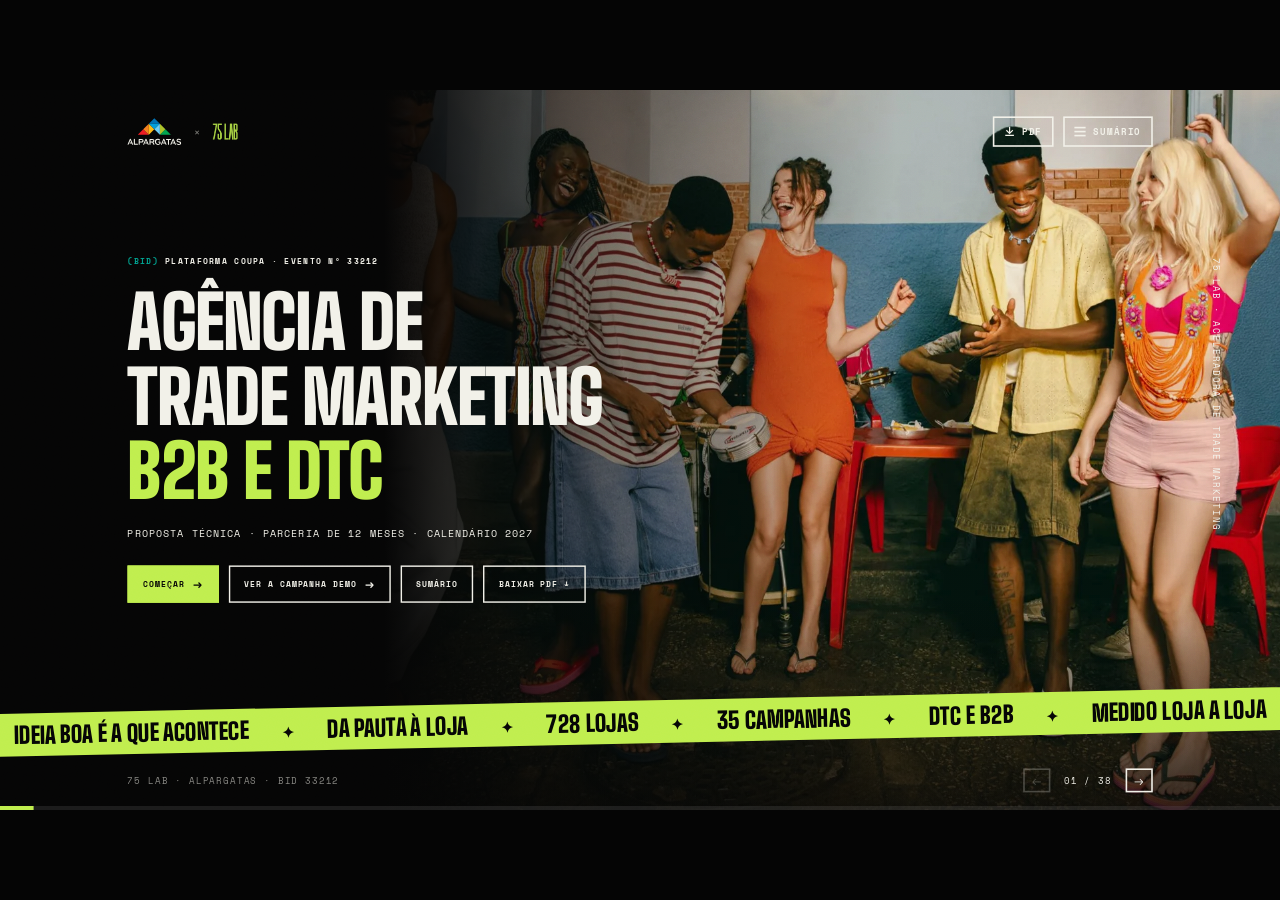
==== index.html @ 447c3aa0 "Deck Alpargatas reorganizado: 38 telas em 8 capítulos com capa, resumo executivo, propósito e difere" ====
<!doctype html>
<html lang="pt-BR">
<head>
<meta charset="utf-8">
<meta name="viewport" content="width=device-width, initial-scale=1">
<title>Alpargatas × 75 LAB · BID Agência de Trade Marketing B2B e DTC</title>
<meta name="description" content="Proposta técnica da 75 LAB para o BID de agência de trade marketing B2B e DTC da Alpargatas, calendário 2027.">
<meta name="robots" content="noindex">
<link rel="icon" href="assets/75lab-lime.png">
<link rel="preconnect" href="https://fonts.googleapis.com">
<link rel="preconnect" href="https://fonts.gstatic.com" crossorigin>
<link href="https://fonts.googleapis.com/css2?family=Big+Shoulders+Display:wght@700;900&family=Space+Grotesk:wght@400;500;600;700&family=Space+Mono:wght@400;700&display=swap" rel="stylesheet">
<link rel="stylesheet" href="assets/deck.css?v=20261029134756">
</head>
<body>

<!-- ícones: traço reto, cantos vivos, como no site -->
<svg width="0" height="0" style="position:absolute" aria-hidden="true">
  <symbol id="i-pincel" viewBox="0 0 48 48"><path d="M30 6l12 12-20 20H10V26zM25 11l12 12M10 38l-4 4"/></symbol>
  <symbol id="i-fabrica" viewBox="0 0 48 48"><path d="M6 42V20l10 6v-6l10 6v-6l10 6V8h6v34zM13 35h5M23 35h5M33 35h5"/></symbol>
  <symbol id="i-caminhao" viewBox="0 0 48 48"><path d="M4 11h24v21H4zM28 18h9l7 8v6H28z"/><circle cx="12" cy="36" r="4"/><circle cx="36" cy="36" r="4"/></symbol>
  <symbol id="i-rede" viewBox="0 0 48 48"><rect x="19" y="19" width="10" height="10"/><rect x="5" y="5" width="8" height="8"/><rect x="35" y="5" width="8" height="8"/><rect x="5" y="35" width="8" height="8"/><rect x="35" y="35" width="8" height="8"/><path d="M13 13l6 6M35 13l-6 6M13 35l6-6M35 35l-6-6"/></symbol>
  <symbol id="i-relogio" viewBox="0 0 48 48"><circle cx="24" cy="24" r="18"/><path d="M24 13v11l8 5"/></symbol>
  <symbol id="i-escudo" viewBox="0 0 48 48"><path d="M24 4l16 6v12c0 10-7 18-16 22C15 40 8 32 8 22V10z"/><path d="M17 24l5 5 9-10"/></symbol>
  <symbol id="i-olho" viewBox="0 0 48 48"><path d="M4 24s7-13 20-13 20 13 20 13-7 13-20 13S4 24 4 24z"/><circle cx="24" cy="24" r="6"/></symbol>
  <symbol id="i-cadeado" viewBox="0 0 48 48"><rect x="10" y="22" width="28" height="20"/><path d="M16 22v-6a8 8 0 0 1 16 0v6M24 30v5"/></symbol>
  <symbol id="i-check" viewBox="0 0 48 48"><path d="M9 25l9 9 21-21"/></symbol>
  <symbol id="i-x" viewBox="0 0 48 48"><path d="M12 12l24 24M36 12L12 36"/></symbol>
  <symbol id="i-qr" viewBox="0 0 64 64"><rect x="8" y="8" width="18" height="18"/><rect x="38" y="8" width="18" height="18"/><rect x="8" y="38" width="18" height="18"/><path d="M14 14h6v6h-6zM44 14h6v6h-6zM14 44h6v6h-6zM38 38h6v6h-6zM50 50h6M50 38v6M38 50h6M44 44h6"/></symbol>
  <symbol id="i-pin" viewBox="0 0 48 48"><path d="M24 44s14-13 14-24a14 14 0 0 0-28 0c0 11 14 24 14 24z"/><circle cx="24" cy="20" r="5"/></symbol>
  <symbol id="i-camera" viewBox="0 0 48 48"><path d="M6 15h36v25H6zM17 15l3-6h8l3 6"/><circle cx="24" cy="27" r="7"/></symbol>
  <symbol id="i-calendario" viewBox="0 0 48 48"><path d="M6 10h36v32H6zM6 19h36M16 5v9M32 5v9M13 27h5M22 27h5M31 27h5M13 34h5M22 34h5"/></symbol>
  <symbol id="i-grafico" viewBox="0 0 48 48"><path d="M7 7v34h35M13 33l9-10 6 6 12-14"/></symbol>
  <symbol id="i-alvo" viewBox="0 0 48 48"><circle cx="24" cy="24" r="18"/><circle cx="24" cy="24" r="10"/><circle cx="24" cy="24" r="2"/></symbol>
  <symbol id="i-pessoas" viewBox="0 0 48 48"><circle cx="17" cy="16" r="6"/><circle cx="33" cy="18" r="5"/><path d="M5 40c0-8 5-13 12-13s12 5 12 13M29 28c7 0 13 4 13 12"/></symbol>
  <symbol id="i-raio" viewBox="0 0 48 48"><path d="M27 4L10 27h12l-3 17 19-25H26z"/></symbol>
  <symbol id="i-loja" viewBox="0 0 48 48"><path d="M6 18l4-10h28l4 10zM8 18v24h32V18M20 42V30h8v12"/></symbol>
  <symbol id="i-caixa" viewBox="0 0 48 48"><path d="M6 14l18-8 18 8v20l-18 8-18-8zM6 14l18 8 18-8M24 22v20"/></symbol>
  <symbol id="i-arquivo" viewBox="0 0 48 48"><path d="M11 4h18l9 9v31H11zM28 4v10h10M17 25h14M17 32h14"/></symbol>
  <symbol id="i-alerta" viewBox="0 0 48 48"><path d="M24 6l20 36H4zM24 19v11M24 35v2"/></symbol>
  <symbol id="i-moeda" viewBox="0 0 48 48"><circle cx="24" cy="24" r="18"/><path d="M29 17h-7a4 4 0 0 0 0 8h4a4 4 0 0 1 0 8h-8M24 13v4M24 33v3"/></symbol>
  <symbol id="i-cubo" viewBox="0 0 48 48"><path d="M24 4l18 10v20L24 44 6 34V14zM6 14l18 10 18-10M24 24v20"/></symbol>
  <symbol id="i-sinal" viewBox="0 0 48 48"><circle cx="24" cy="30" r="3"/><path d="M16 22a11 11 0 0 1 16 0M10 16a19 19 0 0 1 28 0M24 33v10"/></symbol>
  <symbol id="i-lupa" viewBox="0 0 48 48"><circle cx="20" cy="20" r="13"/><path d="M30 30l13 13"/></symbol>
  <symbol id="i-tag" viewBox="0 0 48 48"><path d="M6 6h18l18 18-18 18L6 24z"/><circle cx="15" cy="15" r="3"/></symbol>
  <symbol id="i-pasta" viewBox="0 0 48 48"><path d="M5 10h14l4 5h20v25H5z"/></symbol>
  <symbol id="i-versao" viewBox="0 0 48 48"><circle cx="12" cy="10" r="5"/><circle cx="12" cy="38" r="5"/><circle cx="36" cy="18" r="5"/><path d="M12 15v18M36 23c0 9-12 6-21 13"/></symbol>
  <symbol id="i-nota" viewBox="0 0 48 48"><path d="M10 4h28v40l-5-4-5 4-4-4-5 4-4-4-5 4zM17 16h14M17 24h14M17 32h8"/></symbol>
  <symbol id="i-seta" viewBox="0 0 48 48"><path d="M7 24h32M29 14l10 10-10 10"/></symbol>
  <symbol id="i-chat" viewBox="0 0 48 48"><path d="M6 8h36v24H20l-9 8v-8H6z"/></symbol>
  <symbol id="i-mail" viewBox="0 0 48 48"><path d="M5 10h38v28H5zM5 10l19 16 19-16"/></symbol>
  <symbol id="i-fone" viewBox="0 0 48 48"><path d="M10 6h8l4 10-5 4c2 5 6 9 11 11l4-5 10 4v8c0 2-2 4-4 4C20 42 6 28 6 10c0-2 2-4 4-4z"/></symbol>
  <symbol id="i-clique" viewBox="0 0 48 48"><path d="M19 26V9a4 4 0 0 1 8 0v13l9 2c3 .7 5 3.6 4.4 6.6L39 39c-.5 3-3 5-6 5H24c-2 0-3.8-1-5-2.6L11 31c-1.4-2 0-4.8 2.4-4.8 1 0 2 .4 2.7 1.2L19 30"/><path d="M8 12l4 2M10 4l3 4M18 1v4"/></symbol>
  <symbol id="i-funil" viewBox="0 0 48 48"><path d="M5 7h38L28 25v15l-8 4V25z"/></symbol>
</svg>

<div id="wrap"><div id="stage" class="t-foto capa">

  <!-- ===================================================== 01 · capa -->
  <section id="capa" class="tela s-capa ativa" data-tema="foto" data-titulo="Capa" data-cap="">
    <div class="foto sangra" role="img" aria-label="Campanha Havaianas"></div>
    <div class="veu sangra"></div>
    <div class="texto">
      <span class="eyebrow anima"><b>(BID)</b> Plataforma Coupa · Evento nº 33212</span>
      <h1 class="anima d1">Agência de<br>Trade Marketing<br><span>B2B e DTC</span></h1>
      <p class="lead anima d2">Proposta técnica · parceria de 12 meses · calendário 2027</p>
      <div class="acoes anima d3">
        <button class="botao cheio seta" data-ir="resumo" data-cursor="Ir">Começar</button>
        <button class="botao seta" data-ir="campanha-demo" data-cursor="Ver">Ver a campanha demo</button>
        <button class="botao" data-sumario data-cursor="Abrir">Sumário</button>
        <a class="botao so-tela" href="alpargatas-75lab.pdf" download="Alpargatas x 75 LAB - BID Trade Marketing.pdf" data-cursor="Baixar">Baixar PDF ↓</a>
      </div>
    </div>
    <span class="rot sangra anima d4">75 LAB · Aceleradora de Trade Marketing</span>
    <div class="marquee sangra"><div>
      <span>Ideia boa é a que acontece</span><span>Da pauta à loja</span><span>728 lojas</span><span>35 campanhas</span><span>DTC e B2B</span><span>Medido loja a loja</span>
      <span>Ideia boa é a que acontece</span><span>Da pauta à loja</span><span>728 lojas</span><span>35 campanhas</span><span>DTC e B2B</span><span>Medido loja a loja</span>
    </div></div>
  </section>
  <!-- ===================================================== resumo executivo -->
  <section id="resumo" class="tela s-res" data-tema="claro" data-titulo="Resumo executivo" data-cap="Resumo executivo">
    <span class="destaque-cap anima">Resumo executivo · a proposta em uma página</span>
    <h2 class="anima d1">Duas operações dedicadas, DTC e B2B, <span class="onda t-teal">medidas loja a loja.</span></h2>
    <div class="quatro">
      <div class="bl anima d2"><span class="n">01</span><b>O desafio</b><strong>35</strong><em>campanhas em 2027</em><p>23 no DTC e 12 no B2B, até 8 em produção no mesmo dia, em 728 lojas onde o investimento na produção é do franqueado.</p></div>
      <div class="bl anima d2"><span class="n">02</span><b>Nossa resposta</b><strong>14</strong><em>pessoas · 12,6 FTE</em><p>Dois núcleos dedicados, sem fila compartilhada, dimensionados pelas horas reais medidas no nosso sistema de gestão.</p></div>
      <div class="bl anima d3"><span class="n">03</span><b>Como entregamos</b><strong>5</strong><em>etapas com critério de saída</em><p>Briefing e aprovação peça a peça no Ariuno, lojas modeladas em 3D antes de produzir e engenharia com aproveitamento de chapa.</p></div>
      <div class="bl anima d3"><span class="n">04</span><b>Como medimos</b><strong>D+15</strong><em>ciclo fechado em cada campanha</em><p>Cada peça com código único: recebimento em D+2, instalação com foto em D+7 e a próxima tiragem calibrada pelo que foi instalado.</p></div>
    </div>
    <div class="faixa-res anima d4">
      <div><svg class="ic"><use href="#i-check"/></svg><span><b>Já somos fornecedor cadastrado</b> da Alpargatas, a 2,5 km da sede.</span></div>
      <div><svg class="ic"><use href="#i-moeda"/></svg><span><b>Open cost completo</b> e três modelos comparados, no documento comercial.</span></div>
      <div><svg class="ic"><use href="#i-calendario"/></svg><span><b>Recomendação:</b> setup e handover antes do contrato, para a primeira campanha não ser de aprendizado.</span></div>
    </div>
  </section>

  <!-- ===================================================== capítulo 01 -->
  <section id="cap-desafio" class="tela s-cap" data-tema="escuro" data-titulo="Capítulo 01 · O desafio" data-cap="(01) O desafio" data-capitulo="01">
    <span class="num-cap sangra">01</span>
    <div class="texto">
      <span class="eyebrow anima"><b>Capítulo 01</b> de 08</span>
      <h2 class="anima d1">O desafio</h2>
      <p class="lead anima d2">Lemos o escopo como operação contínua, não como lista de peças.</p>
    </div>
    <ol class="dentro anima d3"><li><i>01</i>35 campanhas em 2027</li><li><i>02</i>O desafio é simultaneidade</li><li><i>03</i>O investimento é do franqueado</li><li><i>04</i>A tese</li></ol>
    <div class="trilha-cap anima d4" data-atual="01"><span data-c="01">01<b>O desafio</b></span><span data-c="02">02<b>Quem é a 75 LAB</b></span><span data-c="03">03<b>O que já entregamos</b></span><span data-c="04">04<b>Como vamos operar</b></span><span data-c="05">05<b>Tecnologia antes de produzir</b></span><span data-c="06">06<b>Rastreio peça a peça</b></span><span data-c="07">07<b>Na prática: São João 2027</b></span><span data-c="08">08<b>Como começamos</b></span></div>
  </section>

  <!-- ===================================================== 03 · volumetria -->
  <section class="tela s-vol" data-tema="escuro" data-titulo="35 campanhas em 2027" data-cap="(01) O desafio">
    <span class="destaque-cap anima">O que entendemos do desafio</span>
    <h2 class="anima">35 campanhas em 2027. <span class="t-lime">Duas operações diferentes.</span></h2>
    <p class="lead anima d1">Lemos o escopo como operação continuada. Esta é a volumetria de vocês devolvida no recorte que a proposta exige: DTC e B2B separados, porque a lógica de cada um é outra.</p>
    <div class="escopo anima d2">
      <div><svg class="ic"><use href="#i-pincel"/></svg><p><b>Criação</b><span>KV, desdobramento por formato, engenharia e arte-final</span></p></div>
      <div><svg class="ic"><use href="#i-fabrica"/></svg><p><b>Produção</b><span>Mínimo de 3 fornecedores, protótipo em loja e controle de qualidade</span></p></div>
      <div><svg class="ic"><use href="#i-caminhao"/></svg><p><b>Logística</b><span>Mínimo de 3 fornecedores, envio loja a loja e conformidade fiscal</span></p></div>
      <div><svg class="ic"><use href="#i-rede"/></svg><p><b>Rede e gestão</b><span>SharePoint, cronograma integrado, status e reports</span></p></div>
    </div>
    <div class="colunas">
      <div class="col anima d1">
        <div class="topo-col"><b class="canal-n">DTC</b><span>lojas próprias,<br>franquias e quiosques</span></div>
        <div class="linha-d"><b>23</b><span>campanhas no ano, com possibilidade de 2 movimentos a mais · 4 a 5 por trimestre</span></div>
        <div class="linha-d"><b>658→728</b><span>lojas ao longo de 2027</span></div>
        <div class="linha-d"><b>5</b><span>formatos de loja: premium, standard, light, compacta 3 e layout antigo, mais quiosques e flagships</span></div>
        <div class="linha-d"><b>100</b><span>dias úteis: o ciclo ideal do briefing até a chegada em loja</span></div>
        <div class="linha-d"><b>3</b><span>níveis de investimento por campanha: primária, secundária e tática</span></div>
        <div class="linha-d"><b>2 a 3</b><span>projetos especiais por ano: corner, ilha, ambientação e ceno de ativação</span></div>
      </div>
      <div class="col anima d2">
        <div class="topo-col"><b class="canal-n">B2B</b><span>varejo alimentar<br>e especializado</span></div>
        <div class="linha-d"><b>12</b><span>campanhas no ano, cerca de 3 por trimestre</span></div>
        <div class="linha-d"><b>16</b><span>peças por campanha: 12 táticas mais 4 estratégicas, somando os dois canais</span></div>
        <div class="linha-d"><b>8</b><span>artes rápidas por semana, em 1 a 2 dias úteis, incluindo vídeos de até 30 segundos</span></div>
        <div class="linha-d"><b>2.000+</b><span>clientes no especializado (departamento, calçadista e chinelaria), além do alimentar</span></div>
        <div class="linha-d"><b>~30</b><span>ambientações de gerenciamento de categoria por ano</span></div>
        <div class="linha-d"><b>25</b><span>MPDVs institucionais, revisados uma vez por ano conforme o novo VBI</span></div>
      </div>
    </div>
    <p class="fonte">Fonte: Escopo de Contratação DTC e B2B 2027, Alpargatas. O escopo é o mesmo nos dois canais.</p>
    <div class="forma circ sangra" style="left:-60px;bottom:-60px"></div>
  </section>
  <!-- ===================================================== 04 · simultaneidade -->
  <section class="tela s-sim" data-tema="escuro" data-titulo="O desafio é simultaneidade" data-cap="(01) O desafio">
    <h2 class="anima">O desafio não é volume. <span class="t-lime">É simultaneidade.</span></h2>
    <p class="lead anima d1">Recuando os 100 dias úteis que o briefing chama de cenário ideal, o calendário B2B de vocês fica entre seis e oito campanhas em produção ao mesmo tempo em quase todo o primeiro semestre, e chega a oito no mesmo dia. </p>
    <div class="placar anima d2">
      <b class="num" id="simN">6</b>
      <div class="rot">campanhas em produção<br>no mesmo dia · <b id="simD">15/05/2027</b></div>
      <div class="acoes"><button class="botao mini" id="simPico" data-cursor="Ir">Ir ao pico</button><button class="botao mini" id="simSJ" data-cursor="Ir">15/05/2027</button></div>
    </div>
    <div class="gantt anima d2" id="gantt"></div>
    <span class="cta so-tela"><svg class="ic"><use href="#i-clique"/></svg>Arraste a linha verde ou use os botões para ver o pico</span>
    <p class="fonte">Fonte: Calendário Havaianas Brasil 2027, canal B2B, do Escopo de Contratação. Barra = 100 dias úteis até a loja, feriados nacionais descontados; tracejado = ciclo corrido antes de 09/11/2026.</p>
  </section>
  <!-- ===================================================== o investimento é do franqueado -->
  <section class="tela s-fra2" data-tema="claro" data-titulo="O investimento é do franqueado" data-cap="(01) O desafio">
    <h2 class="anima">Quem paga a produção é o franqueado. <span class="onda t-teal">Ele paga pelo que é produzido, não pelo que é instalado.</span></h2>
    <p class="lead anima d1">O briefing coloca a otimização do investimento do franqueado ao lado da unicidade de marca e da excelência de execução. Entre a gráfica e a loja existem duas perdas que hoje ninguém mede.</p>
    <div class="funil anima d2">
      <div class="et e1"><span class="rot">Produzido</span><div class="bar"><i></i></div><b>100%</b><small>é o que o franqueado paga</small></div>
      <div class="perda p1"><span>Perda 1</span><b>Não chega</b><p>A loja pagou e ficou sem o material. A reclamação chega na marca, não na agência.</p></div>
      <div class="et e2"><span class="rot">Entregue</span><div class="bar"><i></i></div><b>?</b><small>hoje ninguém sabe</small></div>
      <div class="perda p2"><span>Perda 2</span><b>Chega e não é instalado</b><p>O custo saiu inteiro e o retorno é zero.</p></div>
      <div class="et e3"><span class="rot">Instalado</span><div class="bar"><i></i></div><b>?</b><small>é o que gera resultado</small></div>
    </div>
    <div class="resposta anima d3">
      <span class="eyebrow">O que a 75 LAB faz com isso</span>
      <p>Medimos as duas perdas peça a peça e usamos o número para calibrar a tiragem seguinte. O franqueado passa a pagar pelo que de fato vai para a loja.</p>
      <button class="botao mini seta so-tela" data-ir="cap-rastreio" data-cursor="Ir">Ver como medimos</button>
    </div>
  </section>

  <!-- ===================================================== 06 · tese -->
  <section class="tela s-tese" data-tema="lime" data-titulo="A tese" data-cap="(01) O desafio">
    <h2 class="anima">O resultado não se decide <span class="apagada">na ideia.</span></h2>
    <p class="sub anima d1">Decide-se no intervalo entre a aprovação e a loja. E quase ninguém mede esse intervalo.</p>
    <div class="regua anima d2">
      <div class="trilho"></div>
      <div class="ponta">Aprovação<i></i></div>
      <div class="ponta fim">Loja<i></i></div>
      <div class="chave"><span>O intervalo</span></div>
      <div class="tres">
        <div><b><svg class="ic"><use href="#i-relogio"/></svg>Prazo</b><p>A campanha certa fora da data vale zero.</p></div>
        <div><b><svg class="ic"><use href="#i-escudo"/></svg>Conformidade</b><p>A arte certa com a informação legal errada custa mais do que não ter feito.</p></div>
        <div><b><svg class="ic"><use href="#i-versao"/></svg>Rastreabilidade</b><p>Quem não sabe qual versão foi para a gráfica descobre na loja.</p></div>
      </div>
    </div>
  </section>
  <!-- ===================================================== capítulo 02 -->
  <section id="cap-quem-somos" class="tela s-cap" data-tema="escuro" data-titulo="Capítulo 02 · Quem é a 75 LAB" data-cap="(02) Quem é a 75 LAB" data-capitulo="02">
    <span class="num-cap sangra">02</span>
    <div class="texto">
      <span class="eyebrow anima"><b>Capítulo 02</b> de 08</span>
      <h2 class="anima d1">Quem é a 75 LAB</h2>
      <p class="lead anima d2">Por que existimos, o que nos diferencia e quem responde pela conta.</p>
    </div>
    <ol class="dentro anima d3"><li><i>01</i>Propósito</li><li><i>02</i>Diferencial</li><li><i>03</i>A estrutura</li><li><i>04</i>Quem responde pela conta</li><li><i>05</i>Nossos números</li><li><i>06</i>Clientes</li></ol>
    <div class="trilha-cap anima d4" data-atual="02"><span data-c="01">01<b>O desafio</b></span><span data-c="02">02<b>Quem é a 75 LAB</b></span><span data-c="03">03<b>O que já entregamos</b></span><span data-c="04">04<b>Como vamos operar</b></span><span data-c="05">05<b>Tecnologia antes de produzir</b></span><span data-c="06">06<b>Rastreio peça a peça</b></span><span data-c="07">07<b>Na prática: São João 2027</b></span><span data-c="08">08<b>Como começamos</b></span></div>
  </section>

  <!-- ===================================================== propósito -->
  <section id="proposito" class="tela s-prop" data-tema="lime" data-titulo="Propósito" data-cap="(02) Quem é a 75 LAB">
    <span class="eyebrow anima">Nosso propósito</span>
    <h2 class="anima d1">Transformar intenção em realidade <span class="apagada">no ponto de venda.</span></h2>
    <p class="lead anima d2">A 75 LAB nasceu da soma de dois lados que quase nunca se sentam à mesma mesa: o varejo e a indústria. Por mais de 15 anos vivemos a distância entre a intenção comercial de uma marca e o que de fato acontece na loja. Existimos para fechar essa distância.</p>
    <div class="balcao anima d3">
      <div class="lado-b"><span>Indústria</span><b>Lançamento, categoria, P&amp;L</b><small>o lado de quem vende para o varejo</small></div>
      <div class="meio-b"><img src="assets/75lab-black.png" alt="75 LAB"><i>← valor →</i></div>
      <div class="lado-b"><span>Varejo</span><b>Layout, execução, aprovação</b><small>o lado de quem opera a loja</small></div>
    </div>
    <blockquote class="anima d4">“Criamos o que gostaríamos de ter tido como clientes.”<cite>Daniel Coimbra, cofundador e CEO da 75 LAB</cite></blockquote>
    <span class="assin-prop anima d4">Ideia boa é a que acontece.</span>
  </section>

  <!-- ===================================================== diferencial -->
  <section id="diferencial" class="tela s-dif" data-tema="escuro" data-titulo="Diferencial" data-cap="(02) Quem é a 75 LAB">
    <h2 class="anima">Não somos uma agência tradicional. <span class="t-lime">Somos uma aceleradora de trade.</span></h2>
    <div class="modelos anima d1">
      <div class="mod trad"><span class="eyebrow">Modelo tradicional</span><div class="seq"><span>Briefing</span><span>Retrabalho</span><span>Atraso</span><span class="x">Verba evapora</span></div></div>
      <div class="mod lab"><span class="eyebrow">Modelo 75 LAB</span><div class="seq"><span>Intenção</span><span>Imersão</span><span>Solução</span><span>Execução</span><span class="ok">Resultado</span></div></div>
    </div>
    <div class="pilares anima d2">
      <div><i>01</i><b>Vivemos o trade, não só aprendemos</b><p>Os sócios vêm do varejo e da indústria: os dois lados do balcão estão na mesma mesa.</p></div>
      <div><i>02</i><b>Solução certa, nunca de prateleira</b><p>Montamos a estrutura pela demanda de cada cliente, não um pacote pronto.</p></div>
      <div><i>03</i><b>Para cada desafio, a equipe certa</b><p>Hub de especialistas e fornecedores, com governança ponta a ponta e sem markup oculto.</p></div>
      <div><i>04</i><b>Prova acima de promessa</b><p>Medimos o que entregamos: peça a peça, loja a loja.</p></div>
    </div>
    <div class="provas anima d3">
      <div><b class="num"><span data-conta="95">0</span>%</b><span>projetos aprovados</span></div>
      <div><b class="num">−<span data-conta="25">0</span>%</b><span>de custo de produção com o fornecedor certo</span></div>
      <div><b class="num"><span data-conta="15000">0</span>+</b><span>PDVs positivados</span></div>
      <div><b class="num">+<span data-conta="15">0</span></b><span>anos no trade, dos dois lados do balcão</span></div>
    </div>
    <p class="fonte">Fonte: 75lab.com.br, números da 75 LAB.</p>
  </section>

  <!-- ===================================================== 07 · quatro frentes -->
  <section class="tela s-fre" data-tema="escuro" data-titulo="A estrutura" data-cap="(02) Quem é a 75 LAB">
    <h2 class="anima">Montamos a estrutura, <span class="t-lime">não só a campanha.</span></h2>
    <p class="lead anima d1">A 75 LAB é uma aceleradora de trade marketing, parceira de desenvolvimento de negócios. Não entregamos um formato de prateleira: montamos a estrutura e os projetos pela demanda de cada cliente. O modelo se apoia em quatro frentes, e elas vivem na mesma casa.</p>
    <div class="orbita anima zoom d2">
      <div class="aro"></div>
      <div class="centro"><div><img src="assets/75lab-black.png" alt="75 LAB"><small>Uma casa</small></div></div>
      <button class="frente f1 on" data-f="0" data-cursor="Abrir"><span class="n">01</span><svg class="ic"><use href="#i-alvo"/></svg><b>Estratégia</b></button>
      <button class="frente f2" data-f="1" data-cursor="Abrir"><span class="n">02</span><svg class="ic"><use href="#i-pincel"/></svg><b>Design</b></button>
      <button class="frente f3" data-f="2" data-cursor="Abrir"><span class="n">03</span><svg class="ic"><use href="#i-fabrica"/></svg><b>Produção</b></button>
      <button class="frente f4" data-f="3" data-cursor="Abrir"><span class="n">04</span><svg class="ic"><use href="#i-raio"/></svg><b>Tecnologia</b></button>
    </div>
    <span class="cta so-tela"><svg class="ic"><use href="#i-clique"/></svg>Clique em cada frente</span>
    <div class="detalhe anima d3"><span class="eyebrow" id="freN">Frente 01</span><div id="freBox"><h3>Estratégia</h3><p>Leitura de canal, calendário integrado e curadoria do que entra em cada campanha. É o que decide o que não fazer quando seis campanhas convivem.</p></div></div>
    <div class="todas-f" aria-hidden="true"></div>
    <template id="freDados">
      <i data-t="Estratégia">Leitura de canal, calendário integrado e curadoria do que entra em cada campanha. É o que decide o que não fazer quando seis campanhas convivem.</i>
      <i data-t="Design">Direção de arte, engenharia de peça e arte-final. Uma só direção nos dois canais, que é o que sustenta a unicidade de marca pedida no briefing.</i>
      <i data-t="Produção, com rede de parceiros">Coordenamos cotação, protótipo, QA e logística, e vocês não ficam limitados à nossa rede: trabalhamos com os fornecedores já homologados por vocês, com os nossos parceiros em cinco famílias, ou com os dois. Podemos indicar novos, mas a homologação segue sendo processo de vocês.</i>
      <i data-t="Tecnologia">Ariuno para demandas e entregas, SharePoint com base de lojas, layouts e cronograma integrado, painel de SAC para ocorrências da rede, rastreio peça a peça e BIM e AR antes de produzir. É frente própria, não um extra de proposta.</i>
    </template>
    <div class="forma anel" style="right:90px;top:640px"></div><div class="forma quad" style="left:640px;top:120px"></div>
  </section>
  <!-- ===================================================== quem responde -->
  <section id="quem-responde" class="tela s-resp2" data-tema="claro" data-titulo="Quem responde pela conta" data-cap="(02) Quem é a 75 LAB">
    <h2 class="anima">Quem responde pela conta <span class="onda t-teal">é quem opera.</span></h2>
    <p class="lead anima d1">É o mesmo time que opera a conta, não uma equipe montada para a concorrência.</p>
    <div class="pessoas anima d2">
      <div class="pessoa"><b class="num"><span data-conta="20">0</span><small>anos</small></b><div><h3>Daniel Coimbra</h3><p>de trade marketing, do lado de quem vende para o varejo</p></div></div>
      <div class="pessoa"><b class="num"><span data-conta="15">0</span><small>anos</small></b><div><h3>Caique Becker</h3><p>de varejo, do lado de quem operou a loja</p></div></div>
    </div>
    <div class="cad anima d3">
      <span class="eyebrow"><b>(✓)</b> Já somos fornecedor cadastrado da Alpargatas</span>
      <div class="checks"><span>Alvará</span><span>AVCB</span><span>ABVTEX</span><span>Certidões</span><span>DCTFWeb</span><span>Termo de adesão</span></div>
    </div>
    <a class="rota2 anima d4" href="https://www.google.com/maps/dir/?api=1&origin=Av.+das+Na%C3%A7%C3%B5es+Unidas%2C+12901+-+Brooklin%2C+S%C3%A3o+Paulo+-+SP&destination=Av.+das+Na%C3%A7%C3%B5es+Unidas%2C+14261+-+Vila+Gertrudes%2C+S%C3%A3o+Paulo+-+SP&travelmode=driving" target="_blank" rel="noopener" data-cursor="Abrir">
      <img src="assets/img/rota-75lab-alpargatas.webp" alt="Trajeto entre a 75 LAB e a sede da Alpargatas">
      <span class="info"><span class="eyebrow">Na mesma avenida da sede</span><b><span class="num">2,5</span> km · <span class="num">11</span> min</b><small class="so-tela">Clique para abrir a rota no Google Maps</small></span>
    </a>
    <div class="palco-duo anima zoom d1">
      <img class="marca" src="assets/logos/75lab-logo-lime.svg" alt="75 LAB">
      <img class="duo" src="assets/img/caique-daniel.webp" alt="Daniel Coimbra e Caique Becker, da 75 LAB">
      <span class="quem"><b>Daniel Coimbra</b><b>Caique Becker</b>cofundadores da 75 LAB</span>
    </div>
    <p class="fonte">Rota e tempo: Google Maps, 28/10/2026 · 75 LAB, Av. das Nações Unidas, 12.901 · Alpargatas, Av. das Nações Unidas, 14.261.</p>
  </section>

  <!-- ===================================================== 10 · números -->
  <section class="tela s-num" data-tema="claro" data-titulo="Nossos números" data-cap="(02) Quem é a 75 LAB">
    <span class="destaque-cap anima">Números da 75 LAB · 12 meses medidos no nosso sistema</span>
    <h2 class="anima">A 75 LAB em números: <span class="onda t-teal">a operação que já rodamos hoje.</span></h2>
    <div class="grade anima d1">
      <div class="destaque"><svg class="ic vivo"><use href="#i-check"/></svg><b class="num" data-conta="1811">0</b><span>entregas concluídas em 12 meses, entre jobs e etapas</span></div>
      <div><svg class="ic"><use href="#i-caixa"/></svg><b class="num" data-conta="513">0</b><span>jobs concluídos de ponta a ponta no mesmo período</span></div>
      <div><svg class="ic"><use href="#i-loja"/></svg><b class="num" data-conta="94">0</b><span>clientes com demanda aberta nos últimos 12 meses</span></div>
      <div class="destaque"><svg class="ic vivo"><use href="#i-rede"/></svg><b class="num" data-conta="122">0</b><span>jobs ativos ao mesmo tempo no pico, em 26/10/2026</span></div>
      <div><svg class="ic"><use href="#i-pessoas"/></svg><b class="num" data-conta="52">0</b><span>clientes atendidos em paralelo nesse mesmo pico</span></div>
      <div><svg class="ic"><use href="#i-relogio"/></svg><b class="num"><span data-conta="8">0</span><small>dias úteis</small></b><span>prazo mediano do pedido à entrega em baixa complexidade</span></div>
      <div><svg class="ic"><use href="#i-calendario"/></svg><b class="num"><span data-conta="41">0</span><small>dias úteis</small></b><span>prazo mediano em alta complexidade: stands, enxovais e obras</span></div>
      <div><svg class="ic"><use href="#i-grafico"/></svg><b class="num"><span data-conta="1070">0</span><small>h/mês</small></b><span>de trabalho apontadas tarefa a tarefa, de julho a setembro</span></div>
    </div>
    <p class="fonte">Dados da própria 75 LAB, não de cliente. Fonte: Ariuno, sistema de gestão da 75 LAB · 28/10/2025 a 27/10/2026 · horas apontadas de jul a set/2026. Baixa complexidade: jobs com até 8 h de trabalho; alta: acima de 16 h.</p>
  </section>
  <!-- ===================================================== clientes -->
  <section class="tela s-cli2" data-tema="claro2" data-titulo="Clientes" data-cap="(02) Quem é a 75 LAB">
    <h2 class="anima">Já trabalhamos os dois canais <span class="onda t-teal">que vocês têm.</span></h2>
    <p class="lead anima d1">Gôndola de supermercado e loja de categoria: são as duas lógicas de ponto de venda do escopo de vocês, e as marcas que atendemos vivem nelas.</p>
    <div class="grupo anima d2"><div class="cab-g"><svg class="ic"><use href="#i-caixa"/></svg><b>Canal alimentar</b><span>supermercado, atacado e conveniência</span></div>
      <div class="logos"><div><img src="assets/clientes/whiskas.png" alt="Whiskas"></div><div><img src="assets/clientes/pedigree.png" alt="Pedigree"></div><div><img src="assets/clientes/seara.png" alt="Seara"></div><div><img src="assets/clientes/lactalis.png" alt="Lactalis"></div><div><img src="assets/clientes/parmalat.png" alt="Parmalat"></div><div><img src="assets/clientes/unilever.png" alt="Unilever"></div><div><img src="assets/clientes/3coracoes.png" alt="3 Corações"></div><div><img src="assets/clientes/madalena.png" alt="Madalena"></div></div></div>
    <div class="grupo anima d3"><div class="cab-g"><svg class="ic"><use href="#i-loja"/></svg><b>Varejo especializado</b><span>loja de categoria e rede franqueada</span></div>
      <div class="logos"><div><img src="assets/clientes/boticario.png" alt="O Boticário"></div><div><img src="assets/clientes/petz.png" alt="Petz"></div><div><img src="assets/clientes/brastemp.png" alt="Brastemp"></div><div><img src="assets/clientes/consul.png" alt="Consul"></div><div><img src="assets/clientes/drogaria-sao-paulo.png" alt="Drogaria São Paulo"></div><div><img src="assets/clientes/dpsp.png" alt="Grupo DPSP"></div><div><img src="assets/clientes/loungerie.png" alt="Loungerie"></div><div><img src="assets/clientes/evino.png" alt="Evino"></div><div><img src="assets/clientes/grand-cru.png" alt="Grand Cru"></div><div><img src="assets/clientes/eudora.png" alt="Eudora"></div><div><img src="assets/clientes/quem-disse-berenice.png" alt="Quem disse, Berenice?"></div><div><img src="assets/clientes/premierpet.png" alt="PremieRpet"></div><div><img src="assets/clientes/kelcat.png" alt="Kelcat"></div><div><img src="assets/clientes/keldog.png" alt="Keldog"></div><div><img src="assets/clientes/pipicat.png" alt="Pipicat"></div></div></div>
  </section>

  <!-- ===================================================== capítulo 03 -->
  <section id="cap-provas" class="tela s-cap" data-tema="escuro" data-titulo="Capítulo 03 · O que já entregamos" data-cap="(03) O que já entregamos" data-capitulo="03">
    <span class="num-cap sangra">03</span>
    <div class="texto">
      <span class="eyebrow anima"><b>Capítulo 03</b> de 08</span>
      <h2 class="anima d1">O que já entregamos</h2>
      <p class="lead anima d2">Criação, engenharia e execução, com prova.</p>
    </div>
    <ol class="dentro anima d3"><li><i>01</i>Cases</li><li><i>02</i>Engenharia e aproveitamento de chapa</li><li><i>03</i>Depoimento e vídeos</li></ol>
    <div class="trilha-cap anima d4" data-atual="03"><span data-c="01">01<b>O desafio</b></span><span data-c="02">02<b>Quem é a 75 LAB</b></span><span data-c="03">03<b>O que já entregamos</b></span><span data-c="04">04<b>Como vamos operar</b></span><span data-c="05">05<b>Tecnologia antes de produzir</b></span><span data-c="06">06<b>Rastreio peça a peça</b></span><span data-c="07">07<b>Na prática: São João 2027</b></span><span data-c="08">08<b>Como começamos</b></span></div>
  </section>

  <!-- ===================================================== 09 · cases -->
  <section id="cases" class="tela s-cases" data-tema="escuro" data-titulo="Cases" data-cap="(03) O que já entregamos">
    <h2 class="anima">Já entregamos as três etapas <span class="t-lime">que uma agência de criação não executa.</span></h2>
    <span class="cta so-tela"><svg class="ic"><use href="#i-clique"/></svg>Gire as peças com o mouse, veja a foto ou abra em AR no celular</span>
    <div class="grade">
      <article class="case anima d1"><div class="img ar3d"><model-viewer class="mv" data-src="https://projetos.75lab.com.br/ar/panasonic-modulo-lavanderia/display.glb?v=8" data-ios="https://projetos.75lab.com.br/ar/panasonic-modulo-lavanderia/display.usdz?v=8" alt="Módulo de lavanderia Panasonic em 3D" camera-controls auto-rotate auto-rotate-delay="0" rotation-per-second="16deg" interaction-prompt="none" camera-orbit="-28deg 76deg 92%" min-camera-orbit="auto 25deg auto" max-camera-orbit="auto 92deg auto" shadow-intensity="1.1" shadow-softness="0.9" environment-image="neutral" exposure="1" tone-mapping="none" ar ar-modes="webxr scene-viewer quick-look" ar-scale="fixed" data-cursor="Girar"></model-viewer><span>Panasonic · Carrefour Passeio</span><div class="ar-pe"><button class="ver-foto" data-amplia="assets/cases/panasonic.jpg" data-legenda="Panasonic · Carrefour Passeio" data-cursor="Ampliar">Ver foto</button><a class="qr-mini" href="https://projetos.75lab.com.br/ar/panasonic-modulo-lavanderia/" target="_blank" rel="noopener" data-cursor="Abrir"><img src="assets/qr/ar-panasonic.svg" alt="QR para abrir em AR"><b>Em AR<br>no celular</b></a></div></div>
        <div class="corpo"><h3>Engenharia, cotação e instalação</h3><p>Ponta de gôndola de lavadoras numa loja 24 horas, sem janela para instalar. Projeto técnico em três níveis de custo, LED integrado com retomada automática após queda de energia e guarda-corpo nas três laterais.</p><div class="ficha">Módulo de 1,78 × 0,99 × 1,45 m · três rotas · produção de 15 dias úteis · instalação prevista para 10/11/2026</div></div></article>
      <article class="case anima d2"><div class="img ar3d"><model-viewer class="mv" data-src="https://projetos.75lab.com.br/ar/semp-split-hw/portico.glb?v=1" data-ios="https://projetos.75lab.com.br/ar/semp-split-hw/portico.usdz?v=1" alt="Pórtico do enxoval SEMP Split HW em 3D" camera-controls auto-rotate auto-rotate-delay="0" rotation-per-second="16deg" interaction-prompt="none" camera-orbit="-28deg 76deg 92%" min-camera-orbit="auto 25deg auto" max-camera-orbit="auto 92deg auto" shadow-intensity="1.1" shadow-softness="0.9" environment-image="neutral" exposure="1" tone-mapping="none" ar ar-modes="webxr scene-viewer quick-look" ar-scale="fixed" data-cursor="Girar"></model-viewer><span>SEMP · lançamento de linha</span><div class="ar-pe"><button class="ver-foto" data-amplia="assets/cases/semp.jpg" data-legenda="SEMP · lançamento de linha" data-cursor="Ampliar">Ver foto</button><a class="qr-mini" href="https://projetos.75lab.com.br/ar/semp-split-hw/" target="_blank" rel="noopener" data-cursor="Abrir"><img src="assets/qr/ar-semp.svg" alt="QR para abrir em AR"><b>Em AR<br>no celular</b></a></div></div>
        <div class="corpo"><h3>Uma campanha em quatro portes de loja</h3><p>Categoria técnica, de venda assistida, num varejo que vai do nacional ao regional. Curadoria dos 19 recursos do produto em três destinos e enxoval com perfil de loja e instrução de montagem para cada nível.</p><div class="ficha">18 peças em dois caminhos visuais, em quatro níveis de enxoval: P, M, G e Premium</div></div></article>
      <article class="case anima d3"><div class="img amplia" data-amplia="assets/cases/alltak.jpg" data-legenda="Alltak · feira Future Print" style="background-image:url(assets/cases/alltak.jpg)" data-cursor="Ampliar"><span>Alltak · feira Future Print</span></div>
        <div class="corpo"><h3>Projeto especial é obra</h3><p>Stand de lançamento de marca. Projeto executivo completo (layout, cobertura, painéis de LED, rampa, expositores e comunicação) mais as artes aplicadas, do lambe-lambe de padrão ao neon flex.</p><div class="ficha">Ambientes separados para Decor e Signs, com parede de amostras e carros envelopados no piso do stand</div></div></article>
    </div>
  </section>
  <!-- ===================================================== engenharia e aproveitamento -->
  <section id="engenharia" class="tela s-eng" data-tema="claro" data-titulo="Engenharia e aproveitamento de chapa" data-cap="(03) O que já entregamos">
    <h2 class="anima">A peça é desenhada para a fábrica, <span class="onda t-teal">não só para o render.</span></h2>
    <p class="lead anima d1">Todo executivo sai com vistas, cortes, planificado com faca 1:1, lista de materiais e o estudo de aproveitamento de chapa. Quando a geometria desperdiça material, a gente muda a peça.</p>
    <div class="estudo anima d2">
      <span class="eyebrow">Estudo de chapa · display Président (Lactalis) · chapa de 2000 × 1000 mm</span>
      <div class="barras-e">
        <div class="be"><span>Laterais duplas</span><div class="b"><i style="--w:50%"></i></div><b>84 <small>embalagens de 150 g por chapa · 3 displays</small></b></div>
        <div class="be"><span>Laterais simples</span><div class="b"><i style="--w:83.3%"></i></div><b>140 <small>5 displays</small></b></div>
        <div class="be ok"><span>Versão adotada</span><div class="b"><i style="--w:100%"></i></div><b>168 <small>6 displays · 59% da chapa</small></b></div>
      </div>
      <div class="ganho"><b class="num">2×</b><span>o produto exposto por chapa comprada, mudando a peça e não o fornecedor</span></div>
      <img class="chapa amplia" src="assets/eng/pre-chapa-2000.webp" data-amplia="assets/eng/pre-aprov-folha.webp" data-legenda="Président · aproveitamento de chapa" alt="Chapa com 6 displays encaixados" data-cursor="Ampliar">
    </div>
    <div class="folhas anima d3">
      <span class="eyebrow">Executivos que entregamos<span class="so-tela"> · clique para ampliar a folha</span></span>
      <button class="fl amplia" data-amplia="assets/eng/pre-faca-folha.webp" data-legenda="Président · planificado com faca e cotas" data-cursor="Ampliar"><img src="assets/eng/pre-faca.webp" alt=""><b>Président</b><span>planificado com faca 1:1</span></button>
      <button class="fl amplia" data-amplia="assets/eng/sca-aprov-folha.webp" data-legenda="Scala Flow · aproveitamento de chapa por kit e por lote" data-cursor="Ampliar"><img src="assets/eng/sca-chapas.webp" alt=""><b>Scala</b><span>até 71% da chapa por lote</span></button>
      <button class="fl amplia" data-amplia="assets/eng/sni-vistas-folha.webp" data-legenda="Snickers · separador de compras, vistas e perspectiva" data-cursor="Ampliar"><img src="assets/eng/sni-chapa.webp" alt=""><b>Snickers</b><span>5 displays por chapa, 72%</span></button>
      <button class="fl amplia" data-amplia="assets/eng/pok-corte-folha.webp" data-legenda="Pokémon · brandwall, corte A-A e detalhes construtivos" data-cursor="Ampliar"><img src="assets/eng/pok-corte.webp" alt=""><b>Pokémon</b><span>cenografia: corte e detalhes</span></button>
    </div>
    <p class="fonte">Fonte: projetos executivos da 75 LAB (outubro de 2026), em DXF e PDF A2. Aproveitamento com 6 mm entre peças e 10 mm de margem.</p>
  </section>

  <!-- ===================================================== depoimento Alltak -->
  <section id="depoimento" class="tela s-dep" data-tema="lime" data-titulo="Depoimento e vídeos de projetos" data-cap="(03) O que já entregamos">
    <span class="eyebrow anima">Quem já viveu um cronograma com a gente · stand Alltak Decor</span>
    <blockquote class="anima d1"><span class="aspas">“</span>Desde a primeira reunião, me surpreenderam com essa parte de planejamento.</blockquote>
    <p class="segunda anima d2">“Um programa viável de execução. Datas de aprovações, datas de execução, finalização para a entrega do stand.”</p>
    <div class="quem anima d2"><b>Marcelo Abreu</b><span>Alltak</span></div>
    <div class="videos anima d3">
      <span class="eyebrow">Projetos da 75 LAB em vídeo</span>
      <span class="cta so-tela"><svg class="ic"><use href="#i-clique"/></svg>Clique num vídeo para assistir no celular ao lado</span>
      <div class="fila" id="filaVid">
        <button class="vid on" data-src="assets/video/alltak-marcelo.mp4" data-poster="assets/video/alltak-marcelo.webp" data-dur="1min19" data-cursor="Assistir"><span class="capa"><img src="assets/video/alltak-marcelo.webp" alt="" loading="lazy"><i></i><em>1min19</em></span><b>Depoimento · stand Alltak Decor</b></button>
        <button class="vid" data-src="assets/video/alltak-hausdecor.mp4" data-poster="assets/video/alltak-hausdecor.webp" data-dur="1min17" data-cursor="Assistir"><span class="capa"><img src="assets/video/alltak-hausdecor.webp" alt="" loading="lazy"><i></i><em>1min17</em></span><b>Alltak · HausDecor</b></button>
        <button class="vid" data-src="assets/video/boticario.mp4" data-poster="assets/video/boticario.webp" data-dur="53s" data-cursor="Assistir"><span class="capa"><img src="assets/video/boticario.webp" alt="" loading="lazy"><i></i><em>53s</em></span><b>O Boticário · display flex</b></button>
        <button class="vid" data-src="assets/video/evino.mp4" data-poster="assets/video/evino.webp" data-dur="1min25" data-cursor="Assistir"><span class="capa"><img src="assets/video/evino.webp" alt="" loading="lazy"><i></i><em>1min25</em></span><b>Evino · corta-gotas</b></button>
        <button class="vid" data-src="assets/video/reel4.mp4" data-poster="assets/video/reel4.webp" data-dur="41s" data-cursor="Assistir"><span class="capa"><img src="assets/video/reel4.webp" alt="" loading="lazy"><i></i><em>41s</em></span><b>Alltak em Fortaleza · Marcelo Souss</b></button>
        <button class="vid" data-src="assets/video/reel6.mp4" data-poster="assets/video/reel6.webp" data-dur="1min35" data-cursor="Assistir"><span class="capa"><img src="assets/video/reel6.webp" alt="" loading="lazy"><i></i><em>1min35</em></span><b>Bastidores · display Kelco</b></button>
        <button class="vid" data-src="assets/video/reel5.mp4" data-poster="assets/video/reel5.webp" data-dur="1min44" data-cursor="Assistir"><span class="capa"><img src="assets/video/reel5.webp" alt="" loading="lazy"><i></i><em>1min44</em></span><b>Trade Safari · Loungerie</b></button>
        <button class="vid" data-src="assets/video/reel2.mp4" data-poster="assets/video/reel2.webp" data-dur="1min54" data-cursor="Assistir"><span class="capa"><img src="assets/video/reel2.webp" alt="" loading="lazy"><i></i><em>1min54</em></span><b>75 Day · criatividade</b></button>
      </div>
    </div>
    <div class="celular anima zoom d2">
      <video id="vidDep" src="assets/video/alltak-marcelo.mp4" poster="assets/video/alltak-marcelo.webp" preload="none" playsinline></video>
      <button class="play" id="playDep" data-cursor="Assistir" aria-label="Assistir ao vídeo"><i></i><span id="durDep">Assistir · 1min19</span></button>
      <div class="barrav"><i id="progDep"></i></div>
    </div>
    <p class="fonte">Vídeos de projetos da 75 LAB: Instagram @setecincolab, site 75lab.com.br e acervo de cases.</p>
  </section>
  <!-- ===================================================== capítulo 04 -->
  <section id="cap-operacao" class="tela s-cap" data-tema="escuro" data-titulo="Capítulo 04 · Como vamos operar" data-cap="(04) Como vamos operar" data-capitulo="04">
    <span class="num-cap sangra">04</span>
    <div class="texto">
      <span class="eyebrow anima"><b>Capítulo 04</b> de 08</span>
      <h2 class="anima d1">Como vamos operar</h2>
      <p class="lead anima d2">Processo, fluxo, sistema e time desenhados para o calendário de vocês.</p>
    </div>
    <ol class="dentro anima d3"><li><i>01</i>O processo da pauta à loja</li><li><i>02</i>Fluxo e controles</li><li><i>03</i>Simulador do Ariuno</li><li><i>04</i>O time dedicado</li><li><i>05</i>Como dimensionamos</li></ol>
    <div class="trilha-cap anima d4" data-atual="04"><span data-c="01">01<b>O desafio</b></span><span data-c="02">02<b>Quem é a 75 LAB</b></span><span data-c="03">03<b>O que já entregamos</b></span><span data-c="04">04<b>Como vamos operar</b></span><span data-c="05">05<b>Tecnologia antes de produzir</b></span><span data-c="06">06<b>Rastreio peça a peça</b></span><span data-c="07">07<b>Na prática: São João 2027</b></span><span data-c="08">08<b>Como começamos</b></span></div>
  </section>

  <!-- ===================================================== processo -->
  <section id="metodo" class="tela s-proc" data-tema="escuro" data-titulo="O processo da pauta à loja" data-cap="(04) Como vamos operar">
    <h2 class="anima">Da pauta à loja em cinco etapas, <span class="t-lime">e nenhuma começa antes de a anterior fechar.</span></h2>
    <p class="lead anima d1">Exemplo real do calendário de vocês: São João, na loja em 17 de maio de 2027, contado para trás nos 100 dias úteis do briefing.</p>
    <div class="etapas anima d2">
      <div class="et"><span class="bola">1</span><b>Pauta</b><em>10 d.u. · 18/12 a 05/01</em><dl><dt>Entra</dt><dd>Briefing do cliente</dd><dt>Sai</dt><dd>Pauta validada</dd><dt>Só avança quando</dt><dd>Escopo, prazo e formatos acordados por escrito</dd></dl></div><div class="et"><span class="bola">2</span><b>Direção</b><em>20 d.u. · 05/01 a 02/02</em><dl><dt>Entra</dt><dd>Pauta validada</dd><dt>Sai</dt><dd>KV ou rota criativa</dd><dt>Só avança quando</dt><dd>Aprovação formalizada e registrada</dd></dl></div><div class="et"><span class="bola">3</span><b>Engenharia</b><em>20 d.u. · 02/02 a 04/03</em><dl><dt>Entra</dt><dd>KV aprovado</dd><dt>Sai</dt><dd>Arte-final e planta técnica</dd><dt>Só avança quando</dt><dd>Checagem técnica e legal assinada</dd></dl></div><div class="et prod"><span class="bola">4</span><b>Produção</b><em>35 d.u. · 04/03 a 26/04</em><dl><dt>Entra</dt><dd>Arte-final</dd><dt>Sai</dt><dd>Material produzido</dd><dt>Só avança quando</dt><dd>Três orçamentos, protótipo testado e QA de lote</dd></dl></div><div class="et"><span class="bola">5</span><b>Loja</b><em>15 d.u. · 26/04 a 17/05</em><dl><dt>Entra</dt><dd>Material produzido</dd><dt>Sai</dt><dd>Material posicionado</dd><dt>Só avança quando</dt><dd>Comprovação de entrega e de execução</dd></dl></div>
    </div>
    <div class="regua-p anima d3">
      <div class="seg" style="--w:10%"><span>18/12</span></div><div class="seg" style="--w:20%"><span>05/01</span></div><div class="seg" style="--w:20%"><span>02/02</span></div><div class="seg prod" style="--w:35%"><span>04/03</span></div><div class="seg" style="--w:15%"><span>26/04</span></div><b class="fimr">17/05 · na loja</b>
    </div>
    <p class="nota-p anima d3"><b>A produção leva 35 dos 100 dias.</b> É a etapa que não comprime, por isso a concorrência de três fornecedores abre em 04/03, e não em abril.</p>
  </section>

  <!-- ===================================================== fluxo -->
  <section id="fluxo" class="tela s-flu2" data-tema="claro" data-titulo="Fluxo e controles" data-cap="(04) Como vamos operar">
    <h2 class="anima">A arte rápida de 2 dias não entra <span class="onda t-teal">na mesma fila do ciclo de 100.</span></h2>
    <div class="raias anima d1">
      <div class="raia rapida"><div class="nome"><b>Via rápida</b><span>Arte rápida · 1 a 2 dias úteis</span></div>
        <div class="estacoes"><i class="token"></i><span class="est"><i></i><span>Pedido</span></span><span class="est"><i></i><span>Triagem e SLA</span></span><span class="est"><i></i><span>Criação</span></span><span class="est"><i></i><span>Aprovação</span></span><span class="est"><i></i><span>Entrega</span></span></div></div>
      <div class="raia ciclo"><div class="nome"><b>Ciclo de campanha</b><span>100 dias úteis</span></div>
        <div class="estacoes"><i class="token"></i><span class="est"><i></i><span>Pauta</span></span><span class="est"><i></i><span>Direção</span></span><span class="est"><i></i><span>Engenharia</span></span><span class="est"><i></i><span>Produção</span></span><span class="est"><i></i><span>Loja</span></span></div></div>
    </div>
    <span class="eyebrow tit-ctl anima d2">Os seis controles que valem para as duas filas</span>
    <div class="controles2 anima d2">
      <div><svg class="ic"><use href="#i-chat"/></svg><b>Tráfego</b><p>Todo pedido entra no Ariuno por formulário e vira card com responsável, prazo e etapa. Nada corre por e-mail solto.</p></div>
      <div><svg class="ic"><use href="#i-relogio"/></svg><b>SLA por tipo</b><p>Prazo visível para vocês. O tempo esperando aprovação aparece separado do atraso da agência.</p></div>
      <div><svg class="ic"><use href="#i-versao"/></svg><b>Versão e aprovação</b><p>Cada versão fica no card, com data e autor. Qual arte foi para a gráfica está no sistema.</p></div>
      <div><svg class="ic"><use href="#i-pasta"/></svg><b>SharePoint e acervo</b><p>Base de lojas, layouts, artes finais e cronograma integrado, no lugar que vocês já usam.</p></div>
      <div><svg class="ic"><use href="#i-fabrica"/></svg><b>Fornecedor</b><p>Três orçamentos, protótipo testado em loja e QA de lote antes de liberar a tiragem.</p></div>
      <div><svg class="ic"><use href="#i-escudo"/></svg><b>Conformidade</b><p>Checagem técnica e legal assinada, faturamento conferido antes do pagamento e SEFAZ sob nossa gestão.</p></div>
    </div>
  </section>

  <!-- ===================================================== simulador do Ariuno -->
  <section id="cliente-fee" class="tela s-simu" data-tema="claro2" data-titulo="Simulador do Ariuno" data-cap="(04) Como vamos operar">
    <span class="eyebrow anima"><b>Ariuno personalizado</b> · criado para atender a Alpargatas</span>
    <h2 class="anima d1">Entrada, saída e avaliação de cada material, <span class="t-teal">passo a passo.</span></h2>
    <div class="fases anima d2"><span class="f-ent">Entrada</span><span class="f-sai">Saída</span><span class="f-ava">Avaliação</span></div>
    <ol class="passos-s anima d2" id="simPassos">
      <li class="on" data-fase="ent" data-img="0"><button data-cursor="Ver"><i>1</i><b>O trade pede pelo link</b></button><p>Sem login: o trade de vocês abre o link da campanha e marca as peças. As peças do escopo já vêm mapeadas por canal e tipo de campanha.</p></li>
      <li data-fase="ent" data-img="1"><button data-cursor="Ver"><i>2</i><b>Uma peça por formato de loja</b></button><p>A peça que vale para vários formatos vira uma por formato: Premium, Standard, Light, Compacta, Quiosque. Na demonstração, 10 pedidas viram 15.</p></li>
      <li data-fase="sai" data-img="1"><button data-cursor="Ver"><i>3</i><b>A arte entra em cada peça</b></button><p>O time entrega a arte dentro da própria peça e ela passa a aparecer como esperando vocês. Cada versão fica guardada com data e autor.</p></li>
      <li data-fase="ava" data-img="2"><button data-cursor="Ver"><i>4</i><b>Aprovar ou pedir ajuste na arte</b></button><p>Vocês aprovam ou marcam o ajuste em cima da peça: ponto numerado, seta, área destacada, anexo e print colado.</p></li>
      <li data-fase="ava" data-img="3"><button data-cursor="Ver"><i>5</i><b>A situação de cada material</b></button><p>Aprovadas, esperando vocês, em ajuste, em criação e sem arte. As aprovadas entram no quadro de produção num card por campanha.</p></li>
    </ol>
    <div class="tela-s anima dir d2">
      <div class="barra-j"><i></i><i></i><i></i><span id="simUrl">ariuno.com.br/?briefingFee=…</span></div>
      <div class="vista" id="simVista">
        <img class="on" src="assets/ariuno/fee-briefing.webp" alt="Briefing pelo link" data-url="ariuno.com.br/?briefingFee=…">
        <img src="assets/ariuno/fee-aprovacao.webp" alt="Peças por formato de loja" data-url="ariuno.com.br/?aprovacaoFee=…" loading="lazy">
        <img src="assets/ariuno/fee-ajuste.webp" alt="Ajuste marcado na arte" data-url="ariuno.com.br/?aprovacaoFee=…" loading="lazy">
        <img src="assets/ariuno/fee-aba.webp" alt="Situação de cada peça" data-url="ariuno.com.br · Gestão Cliente Fee" loading="lazy">
      </div>
      <div class="ctl-s so-tela"><button id="simAnt" data-cursor="Voltar">← Passo anterior</button><span id="simuN">Passo 1 de 5</span><button id="simProx" class="prox" data-cursor="Seguir">Próximo passo →</button></div>
    </div>
    <div class="story" aria-hidden="true">
      <figure><img src="assets/ariuno/fee-briefing.webp" alt=""><figcaption><i>1</i>Entrada · o trade pede pelo link</figcaption></figure>
      <figure><img src="assets/ariuno/fee-aprovacao.webp" alt=""><figcaption><i>2 e 3</i>Uma peça por formato, com a arte dentro</figcaption></figure>
      <figure><img src="assets/ariuno/fee-ajuste.webp" alt=""><figcaption><i>4</i>Avaliação · ajuste marcado na arte</figcaption></figure>
      <figure><img src="assets/ariuno/fee-aba.webp" alt=""><figcaption><i>5</i>A situação de cada material</figcaption></figure>
    </div>
    <p class="fonte">Fonte: Ariuno, sistema de gestão da 75 LAB, em modo demonstração · campanha de exemplo Dia das Mães + Aura.</p>
  </section>

  <!-- ===================================================== o time -->
  <section id="time" class="tela s-time2" data-tema="claro" data-titulo="O time dedicado" data-cap="(04) Como vamos operar">
    <h2 class="anima">Um time só de vocês: <span class="t-teal">6 pessoas no DTC, 5 no B2B.</span></h2>
    <div class="legenda-t anima d1">
      <span><i class="d"></i><b>Dedicada</b> trabalha só na conta de vocês (100% = 176 h por mês)</span>
      <span><i class="c"></i><b>Compartilhada</b> parte do tempo em cada canal, com a porcentagem declarada</span>
      <span><b>FTE</b> = quantas pessoas em tempo integral isso soma</span>
    </div>
    <div class="nucleo2 anima d2"><div class="cab2"><b>Núcleo DTC</b><span><strong>6,8</strong> FTE · <strong>1.197</strong> h/mês</span></div>
      <div class="pp"><div class="q"><strong>Gestor(a) de conta DTC</strong><em>pauta, cronograma integrado e SharePoint</em></div><span class="sen">Sênior</span><span class="ded">100%</span><span class="h"><b>176</b> h/mês</span></div><div class="pp"><div class="q"><strong>Designer 3D e engenharia de PDV</strong><em>engenharia por formato, executivo e loja em 3D</em></div><span class="sen">Pleno</span><span class="ded">100%</span><span class="h"><b>176</b> h/mês</span></div><div class="pp"><div class="q"><strong>Designer gráfico e arte-final</strong><em>desdobramento do KV nos formatos</em></div><span class="sen">Pleno</span><span class="ded">100%</span><span class="h"><b>176</b> h/mês</span></div><div class="pp"><div class="q"><strong>Produtor(a) de fornecedores</strong><em>três orçamentos, fornecedor e QA de lote</em></div><span class="sen">Sênior</span><span class="ded">100%</span><span class="h"><b>176</b> h/mês</span></div><div class="pp"><div class="q"><strong>Produtor(a) de campo e SAC</strong><em>protótipo em loja e atendimento à rede</em></div><span class="sen">Pleno</span><span class="ded">100%</span><span class="h"><b>176</b> h/mês</span></div><div class="pp"><div class="q"><strong>Analista de logística</strong><em>envio loja a loja e ocorrências</em></div><span class="sen">Pleno</span><span class="ded">100%</span><span class="h"><b>176</b> h/mês</span></div>
    </div>
    <div class="nucleo2 b2b anima d3"><div class="cab2"><b>Núcleo B2B</b><span><strong>5,8</strong> FTE · <strong>1.021</strong> h/mês</span></div>
      <div class="pp"><div class="q"><strong>Gestor(a) de conta B2B</strong><em>alimentar e especializado, pauta e status</em></div><span class="sen">Sênior</span><span class="ded">100%</span><span class="h"><b>176</b> h/mês</span></div><div class="pp"><div class="q"><strong>Designer gráfico sênior</strong><em>KV, desdobramento e as 16 peças da campanha</em></div><span class="sen">Sênior</span><span class="ded">100%</span><span class="h"><b>176</b> h/mês</span></div><div class="pp"><div class="q"><strong>Designer de artes rápidas</strong><em>as 8 artes da semana e vídeos curtos</em></div><span class="sen">Pleno</span><span class="ded">100%</span><span class="h"><b>176</b> h/mês</span></div><div class="pp"><div class="q"><strong>Produtor(a) de fornecedores</strong><em>orçamento, negociação e amostras</em></div><span class="sen">Pleno</span><span class="ded">100%</span><span class="h"><b>176</b> h/mês</span></div><div class="pp"><div class="q"><strong>Analista de logística e implementação</strong><em>operador logístico, GC e ativações</em></div><span class="sen">Pleno</span><span class="ded parcial">75%</span><span class="h"><b>132</b> h/mês</span></div>
    </div>
    <div class="comp2 anima d4"><span class="eyebrow">Compartilhados entre os dois núcleos</span>
      <div class="cp"><strong>Diretor(a) de criação</strong><span class="pill a">30% DTC · 53 h</span><span class="pill b">30% B2B · 53 h</span><small>uma só direção nos dois canais: unicidade de marca</small></div>
      <div class="cp"><strong>Arquiteto(a) e 3D</strong><span class="pill a">25% DTC · 44 h</span><span class="pill b">50% B2B · 88 h</span><small>projetos especiais, lojas modeladas e GC</small></div>
      <div class="cp"><strong>Analista fiscal</strong><span class="pill a">25% DTC · 44 h</span><span class="pill b">25% B2B · 44 h</span><small>faturamento, SEFAZ e pagamentos</small></div>
    </div>
    <div class="total-t anima d4"><b class="num" data-conta="14">0</b><span>pessoas<br><strong>12,6 FTE</strong> no total</span></div>
  </section>

  <!-- ===================================================== 14 · dimensionamento -->
  <section id="dimensionamento" class="tela s-dim" data-tema="escuro" data-titulo="Como dimensionamos o time" data-cap="(04) Como vamos operar">
    <span class="destaque-cap anima">A performance real da 75 LAB</span>
    <h2 class="anima">O tamanho do time saiu <span class="t-lime">da nossa performance medida,</span> não de estimativa.</h2>
    <div class="mede anima d1">
      <div class="etapa-n"><i>1</i>Nossa performance: horas por entrega, medidas na 75 LAB</div>
      <div class="unid">
        <div><b>2,5<small>h</small></b><span>arte rápida, post ou peça digital</span></div>
        <div><b>3,2<small>h</small></b><span>adaptação e arte-final de peça tática</span></div>
        <div><b>8,6<small>h</small></b><span>engenharia e executivo de peça estrutural</span></div>
        <div><b>3,5<small>h</small></b><span>orçamento com três fornecedores, por item</span></div>
        <div><b>4,1<small>h</small></b><span>acompanhamento de produção, por item</span></div>
        <div><b>72<small>h</small></b><span>projeto especial: stand, corner, cenografia</span></div>
      </div>
    </div>
    <div class="mult anima d2">
      <div class="etapa-n"><i>2</i>Multiplicamos pelo volume do briefing</div>
      <div class="canal"><div class="cab"><b>DTC</b><span><b data-conta="8460">0</b> h/ano · 705 h/mês</span></div>
        <div class="pilha"><i class="cores-1" style="flex:2859"></i><i class="cores-2" style="flex:2076;transition-delay:.15s"></i><i class="cores-3" style="flex:1722;transition-delay:.3s"></i><i class="cores-4" style="flex:1147;transition-delay:.45s"></i><i class="cores-5" style="flex:656;transition-delay:.6s"></i></div></div>
      <div class="canal"><div class="cab"><b>B2B</b><span><b data-conta="7395">0</b> h/ano · 616 h/mês</span></div>
        <div class="pilha" style="width:87.4%"><i class="cores-1" style="flex:3305"></i><i class="cores-2" style="flex:1546;transition-delay:.15s"></i><i class="cores-3" style="flex:840;transition-delay:.3s"></i><i class="cores-4" style="flex:1056;transition-delay:.45s"></i><i class="cores-5" style="flex:648;transition-delay:.6s"></i></div></div>
      <div class="legenda">
        <div><i class="cores-1"></i>Criação, engenharia e AR · 2.859 h | 3.305 h</div>
        <div><i class="cores-2"></i>Produção · 2.076 h | 1.546 h</div>
        <div><i class="cores-3"></i>Logística, rede e implementação · 1.722 h | 840 h</div>
        <div><i class="cores-4"></i>Atendimento e planejamento · 1.147 h | 1.056 h</div>
        <div><i class="cores-5"></i>Direção de criação e fiscal · 656 h | 648 h</div>
      </div>
    </div>
    <div class="converte anima d3">
      <div class="etapa-n"><i>3</i>Convertemos em FTE</div>
      <div class="formula">horas por ano<br>× <b>1,25</b> de folga para a sobreposição<br>÷ (12 meses × <b>140 h</b> produtivas)</div>
      <div class="res">
        <div><span>DTC</span><b>6,8</b><small>calculado 6,3 FTE</small></div>
        <div><span>B2B</span><b>5,8</b><small>calculado 5,5 FTE</small></div>
      </div>
    </div>
    <p class="fonte">Fonte: Ariuno, 11.060 apontamentos de hora da 75 LAB (jul a out/2026), média por tarefa; volumes do Escopo de Contratação 2027. 140 h produtivas = 80% de 176 h. Criação com +15% para rodadas de aprovação de marca.</p>
  </section>
  <!-- ===================================================== capítulo 05 -->
  <section id="cap-tecnologia" class="tela s-cap" data-tema="escuro" data-titulo="Capítulo 05 · Tecnologia antes de produzir" data-cap="(05) Tecnologia antes de produzir" data-capitulo="05">
    <span class="num-cap sangra">05</span>
    <div class="texto">
      <span class="eyebrow anima"><b>Capítulo 05</b> de 08</span>
      <h2 class="anima d1">Tecnologia antes de produzir</h2>
      <p class="lead anima d2">A loja modelada e a IA no lugar certo do processo.</p>
    </div>
    <ol class="dentro anima d3"><li><i>01</i>As lojas que já modelamos</li><li><i>02</i>Onde a IA entra</li></ol>
    <div class="trilha-cap anima d4" data-atual="05"><span data-c="01">01<b>O desafio</b></span><span data-c="02">02<b>Quem é a 75 LAB</b></span><span data-c="03">03<b>O que já entregamos</b></span><span data-c="04">04<b>Como vamos operar</b></span><span data-c="05">05<b>Tecnologia antes de produzir</b></span><span data-c="06">06<b>Rastreio peça a peça</b></span><span data-c="07">07<b>Na prática: São João 2027</b></span><span data-c="08">08<b>Como começamos</b></span></div>
  </section>

  <!-- ===================================================== lojas modeladas -->
  <section id="bim" class="tela s-lojas" data-tema="escuro" data-titulo="As lojas que já modelamos" data-cap="(05) Tecnologia antes de produzir">
    <h2 class="anima">Já modelamos as lojas de vocês. <span class="t-lime">A peça é aprovada dentro da loja antes de existir.</span></h2>
    <p class="lead anima d1">Cinco ambientes em 3D, com o enxoval de São João aplicado. Com a planta e as fotos de cada loja, modelamos as 728: cada franqueado vê, no próprio espaço, como a campanha vai ficar antes de a faca ser cortada.</p>
    <div class="galeria-l anima d2">
      <button class="lj grande amplia" data-amplia="assets/lojas/folha-shopping.webp" data-legenda="Loja de shopping · 20 renders" data-cursor="Ampliar"><img src="assets/lojas/shopping.webp" alt=""><b>Loja de shopping</b><span>20 renders</span></button>
      <button class="lj amplia" data-amplia="assets/lojas/folha-rua.webp" data-legenda="Loja de rua · 12 renders" data-cursor="Ampliar"><img src="assets/lojas/rua.webp" alt=""><b>Loja de rua</b><span>12 renders</span></button>
      <button class="lj amplia" data-amplia="assets/lojas/folha-quiosque.webp" data-legenda="Quiosque · 14 renders" data-cursor="Ampliar"><img src="assets/lojas/quiosque.webp" alt=""><b>Quiosque</b><span>14 renders</span></button>
      <button class="lj amplia" data-amplia="assets/lojas/folha-store-in-store.webp" data-legenda="Store in store · 13 renders" data-cursor="Ampliar"><img src="assets/lojas/store-in-store.webp" alt=""><b>Store in store</b><span>13 renders</span></button>
      <button class="lj amplia" data-amplia="assets/lojas/folha-corredor.webp" data-legenda="Corredor do varejo · 8 renders" data-cursor="Ampliar"><img src="assets/lojas/corredor.webp" alt=""><b>Corredor do varejo</b><span>8 renders</span></button>
    </div>
    <span class="cta so-tela"><svg class="ic"><use href="#i-clique"/></svg>Clique numa loja para ver todos os renders</span>
    <div class="ganhos2 anima d3">
      <div><b>Compra mais certa</b><p>A dimensão errada aparece no modelo, não no protótipo: corrigir é um arquivo, não 728 reimpressões.</p></div>
      <div><b>Criação mais impactante</b><p>A visibilidade é decidida vendo a peça no big hello, na vitrine e na mesa de cada formato.</p></div>
      <div><b>Teste mais barato</b><p>Rodar uma alternativa custa uma tarde, não um lote.</p></div>
    </div>
    <p class="fonte">* Modelos feitos pela 75 LAB apenas com base em visitas às lojas e em referências visuais, sem planta nem manual de marca de vocês.</p>
  </section>

  <!-- ===================================================== IA -->
  <section class="tela s-ia2" data-tema="claro" data-titulo="Onde a IA entra" data-cap="(05) Tecnologia antes de produzir">
    <h2 class="anima">A IA acelera o repetível. <span class="onda t-teal">Quem decide é o time.</span></h2>
    <div class="proc-ia anima d1">
      <div class="cab-ia"><span></span><b>Briefing</b><b>Conceito</b><b>Desdobramento</b><b>Engenharia</b><b>Arte-final</b><b>Aprovação</b></div>
      <div class="linha-ia sem"><span class="rot">Sem IA</span><span class="cel">leitura e decupagem</span><span class="cel">um caminho por vez</span><span class="cel">formato a formato</span><span class="cel">medida e planta técnica</span><span class="cel">conferência manual</span><span class="cel">time e cliente</span></div>
      <div class="linha-ia com"><span class="rot">Com IA</span><span class="cel ia"><i>IA</i>decupagem automática do briefing</span><span class="cel ia"><i>IA</i>vários caminhos visuais para escolher</span><span class="cel ia"><i>IA</i>os 5 formatos adaptados juntos</span><span class="cel hum"><i>Time</i>medida e planta técnica</span><span class="cel ia"><i>IA</i>conferência de texto automática</span><span class="cel hum"><i>Time</i>time e cliente</span></div>
    </div>
    <div class="vant anima d2">
      <span class="eyebrow">O que vocês ganham</span>
      <div><b>Mais alternativas</b><p>Vários caminhos de conceito antes de escolher, no tempo em que antes saía um.</p></div>
      <div><b>Formatos em paralelo</b><p>As 5 versões de loja são adaptadas juntas, não uma depois da outra.</p></div>
      <div><b>Menos erro de texto</b><p>Decupagem e conferência automática contra o briefing antes da revisão humana.</p></div>
      <div><b>Tempo onde importa</b><p>O time sai do repetitivo e gasta horas em direção, engenharia e execução.</p></div>
    </div>
    <div class="regras-ia anima d3">
      <div class="nao"><span class="eyebrow">Onde a IA não entra</span><p>Direção de arte · texto legal e regulatório · aprovação final · assinatura técnica de planta</p></div>
      <div class="prot"><span class="eyebrow">Como protegemos</span><p>Contas corporativas, com material de cliente fora de treinamento · revisor humano nomeado em toda peça · histórico de versão com quem aprovou e quando · ferramentas: ChatGPT e Claude</p></div>
    </div>
  </section>

  <!-- ===================================================== capítulo 06 -->
  <section id="cap-rastreio" class="tela s-cap" data-tema="escuro" data-titulo="Capítulo 06 · Rastreio peça a peça" data-cap="(06) Rastreio peça a peça" data-capitulo="06">
    <span class="num-cap sangra">06</span>
    <div class="texto">
      <span class="eyebrow anima"><b>Capítulo 06</b> de 08</span>
      <h2 class="anima d1">Rastreio peça a peça</h2>
      <p class="lead anima d2">O que acontece depois do caminhão vira dado.</p>
    </div>
    <ol class="dentro anima d3"><li><i>01</i>Como funciona</li><li><i>02</i>O painel</li><li><i>03</i>O que vocês ganham</li><li><i>04</i>Fechamento de ciclo</li><li><i>05</i>O compromisso</li></ol>
    <div class="trilha-cap anima d4" data-atual="06"><span data-c="01">01<b>O desafio</b></span><span data-c="02">02<b>Quem é a 75 LAB</b></span><span data-c="03">03<b>O que já entregamos</b></span><span data-c="04">04<b>Como vamos operar</b></span><span data-c="05">05<b>Tecnologia antes de produzir</b></span><span data-c="06">06<b>Rastreio peça a peça</b></span><span data-c="07">07<b>Na prática: São João 2027</b></span><span data-c="08">08<b>Como começamos</b></span></div>
  </section>

  <!-- ===================================================== rastreio: como funciona -->
  <section id="serie" class="tela s-rc" data-tema="claro" data-titulo="Rastreio: como funciona" data-cap="(06) Rastreio peça a peça">
    <h2 class="anima">Cada peça tem um código único <span class="onda t-teal">e conta a própria história.</span></h2>
    <div class="etq anima d1"><svg class="ic"><use href="#i-qr"/></svg><div><b>ALP-SJ27-TST-0412</b><span>testeira · São João 2027 · loja 0412</span></div></div>
    <div class="trilha2 anima d2">
      <div class="pt"><span class="bola"><svg class="ic"><use href="#i-tag"/></svg></span><b>1 · Código na peça</b><p>Cada peça sai da gráfica com etiqueta própria, não um QR de campanha.</p></div>
      <div class="pt"><span class="bola"><svg class="ic"><use href="#i-fabrica"/></svg></span><b>2 · Expedição</b><p>O scan na saída do fornecedor registra o que foi enviado para cada loja.</p></div>
      <div class="pt"><span class="bola"><svg class="ic"><use href="#i-loja"/></svg></span><b>3 · Recebimento</b><p>A loja escaneia ao receber: relatório em D+2.</p></div>
      <div class="pt"><span class="bola"><svg class="ic"><use href="#i-camera"/></svg></span><b>4 · Instalação com foto</b><p>Montada, fotografada, com GPS: relatório em D+7.</p></div>
      <div class="pt"><span class="bola"><svg class="ic"><use href="#i-lupa"/></svg></span><b>5 · Auditoria</b><p>Continua lá? Amostra por loja e ocorrência automática de quem não leu.</p></div>
      <div class="pt fim"><span class="bola"><svg class="ic"><use href="#i-grafico"/></svg></span><b>6 · Painel</b><p>Tudo ao vivo, por loja, rede, formato e estado, desde o primeiro envio.</p></div>
    </div>
    <div class="dois-t anima d3">
      <div class="tp"><svg class="ic"><use href="#i-qr"/></svg><div><b>QR em etiqueta</b><span>para material de campanha, descartável e em massa</span><small>testeira, tag de gancheira, display de caixa, bandeirola, adesivo de chão</small></div></div>
      <div class="tp"><svg class="ic"><use href="#i-sinal"/></svg><div><b>GPS ou BLE</b><span>para ativo caro que volta</span><small>corner, ilha, ambientação de GC, cenografia de flagship, mesa big hello</small></div></div>
      <div class="tp vivo"><svg class="ic"><use href="#i-check"/></svg><div><b>Já está no ar</b><span>o scan abre a página da peça, com montagem, vídeo e AR, e registra loja, GPS e foto</span><small>em uso nas peças que produzimos, não é protótipo de apresentação</small></div></div>
    </div>
  </section>

  <!-- ===================================================== painel do QR -->
  <section id="painel-qr" class="tela s-qr" data-tema="claro2" data-titulo="O painel" data-cap="(06) Rastreio peça a peça">
    <span class="eyebrow anima"><b>Painel do QR</b> · demonstração com dados de exemplo</span>
    <h2 class="anima d1">O scan da loja chega ao painel <span class="t-teal">na hora, com GPS e foto.</span></h2>
    <div class="abas-q anima d2" id="qrAbas">
      <button class="on" data-v="0" data-cursor="Ver">Números e ritmo</button><button data-v="1" data-cursor="Ver">Mapa das lojas</button><button data-v="2" data-cursor="Ver">Por estado</button>
    </div>
    <span class="cta so-tela"><svg class="ic"><use href="#i-clique"/></svg>Clique nas abas para trocar a vista do painel</span>
    <div class="janela anima d2">
      <div class="barra-j"><i></i><i></i><i></i><span>projetos.75lab.com.br/produtos/painel</span></div>
      <div class="vista" id="qrVista">
        <div class="on pan amplia" data-amplia="assets/qr/painel-topo.webp" data-legenda="Painel do QR: números e ritmo · demonstração" data-cursor="Ampliar"><img src="assets/qr/painel-topo.webp" alt="Números e ritmo de execução do painel do QR"></div>
        <div class="amplia" data-amplia="assets/qr/painel-mapa.webp" data-legenda="Painel do QR: mapa das lojas · demonstração" data-cursor="Ampliar"><img src="assets/qr/painel-mapa.webp" alt="Mapa das lojas positivadas" loading="lazy"></div>
        <div class="amplia" data-amplia="assets/qr/painel-estados.webp" data-legenda="Painel do QR: positivação por estado · demonstração" data-cursor="Ampliar"><img src="assets/qr/painel-estados.webp" alt="Positivação por estado" loading="lazy"></div>
      </div>
      <div class="fachadas-q"><img src="assets/qr/painel-fachadas.webp" alt="Fachadas registradas"><img src="assets/qr/painel-fachadas.webp" alt=""></div>
    </div>
    <ul class="lista-q anima d3">
      <li><svg class="ic"><use href="#i-qr"/></svg><div><b>Cada leitura grava</b><span>loja, rede, promotor próprio ou compartilhado, GPS com a precisão e a foto da fachada.</span></div></li>
      <li><svg class="ic"><use href="#i-pin"/></svg><div><b>Loja pelo GPS</b><span>até 150 m é a mesma loja: o painel conta lojas, não leituras.</span></div></li>
      <li><svg class="ic"><use href="#i-grafico"/></svg><div><b>Leitura pronta</b><span>lojas positivadas, ritmo do dia, tempo até a loja e ranking por rede, cidade e estado.</span></div></li>
      <li><svg class="ic"><use href="#i-arquivo"/></svg><div><b>Excel e link ao vivo</b><span>tudo em Excel num clique, e o trade de vocês acompanha por um link sem login.</span></div></li>
    </ul>
    <div class="trio-q" aria-hidden="true"><figure><img src="assets/qr/painel-topo.webp" alt=""><figcaption>Números e ritmo</figcaption></figure><figure><img src="assets/qr/painel-mapa.webp" alt=""><figcaption>Mapa das lojas</figcaption></figure><figure><img src="assets/qr/painel-estados.webp" alt=""><figcaption>Por estado</figcaption></figure></div>
    <p class="fonte">Fonte: painel do QR da 75 LAB em modo demonstração · dados de exemplo, nenhum dado de cliente.</p>
  </section>
  <!-- ===================================================== 19 · dado auditável -->
  <section class="tela s-dad" data-tema="claro" data-titulo="O que vocês ganham" data-cap="(06) Rastreio peça a peça">
    <h2 class="anima">O que hoje é relato de campo <span class="onda t-teal">vira dado auditável.</span></h2>
    <p class="lead anima d1">Com a tecnologia embarcada na peça, cada campanha devolve informação que hoje não existe, e ela vale depois da campanha, não só durante.</p>
    <div class="roda">
      <svg class="fios" viewBox="0 0 838 640" preserveAspectRatio="none"><path d="M419 320L124 60M419 320L419 50M419 320L714 60M419 320L124 500M419 320L419 520M419 320L714 500"/></svg>
      <div class="nucleo anima zoom d1"><div><svg class="ic"><use href="#i-qr"/></svg><small>A peça</small></div></div>
      <div class="ent e1 anima d2"><b><svg class="ic"><use href="#i-check"/></svg>Auditoria de positivação</b><p>Conferência de que o material foi realmente posicionado, loja a loja, e não apenas enviado.</p></div>
      <div class="ent e2 anima d2"><b><svg class="ic"><use href="#i-camera"/></svg>Book de fotos ao vivo</b><p>A execução chega fotografada conforme acontece, sem esperar relatório de fim de ciclo.</p></div>
      <div class="ent e3 anima d3"><b><svg class="ic"><use href="#i-relogio"/></svg>Data e hora de entrada</b><p>Quando o material entrou em cada loja: atraso de fornecedor vira número.</p></div>
      <div class="ent e4 anima d3"><b><svg class="ic"><use href="#i-funil"/></svg>Entrada por recorte</b><p>Quanto da campanha entrou por praça, rede e formato de loja, e onde emperrou.</p></div>
      <div class="ent e5 anima d4"><b><svg class="ic"><use href="#i-grafico"/></svg>Correlação com venda</b><p>A positivação medida cruzada com o sell-out de vocês: quanto o material move a venda.</p></div>
      <div class="ent e6 anima d4"><b><svg class="ic"><use href="#i-alvo"/></svg>Próxima tiragem</b><p>A quantidade seguinte sai do que de fato foi instalado: o ganho que se repete a cada ciclo.</p></div>
    </div>
  </section>
  <!-- ===================================================== 25 · fechamento de ciclo -->
  <section class="tela s-fec" data-tema="escuro" data-titulo="Fechamento de ciclo" data-cap="(06) Rastreio peça a peça">
    <h2 class="anima">A tiragem da próxima campanha <span class="t-lime">é a instalação medida na anterior.</span></h2>
    <p class="lead anima d1">O fechamento de ciclo em D+15 não é um relatório de prestação de contas: é a tiragem da campanha seguinte, calibrada pelo que de fato foi instalado.</p>
    <div class="perdidas anima d2"><b class="num" data-conta="341">0</b><span>peças enviadas e não instaladas<br>no exemplo de São João</span></div>
    <div class="leg anima d2"><span><i style="background:rgba(242,241,233,.25)"></i>Enviado</span><span><i style="background:var(--lime)"></i>Instalado</span></div>
    <div class="tab anima d2">
      <div class="cab"><span>Peça</span><span>Enviado × instalado</span><span>Adesão</span><span>Próxima tiragem</span></div>
      <div class="lin"><b>Testeira</b><div class="duas" style="--e:100%;--i:92.2%"><i class="env"></i><i class="ins"></i><span>728</span><span class="s2">671</span></div><span class="ades">92%</span><span class="tir"><b>690</b>peças</span></div>
      <div class="lin"><b>Bandeirola</b><div class="duas" style="--e:100%;--i:96.4%"><i class="env"></i><i class="ins"></i><span>728</span><span class="s2">702</span></div><span class="ades">96%</span><span class="tir"><b>720</b>peças</span></div>
      <div class="lin"><b>Tag de gancheira</b><div class="duas" style="--e:100%;--i:80.8%"><i class="env"></i><i class="ins"></i><span>728</span><span class="s2">588</span></div><span class="ades">81%</span><span class="tir"><b>610</b>peças</span></div>
      <div class="lin"><b>Display de caixa</b><div class="duas" style="--e:56.6%;--i:41.3%"><i class="env"></i><i class="ins"></i><span>412</span><span class="s2">301</span></div><span class="ades">73%</span><span class="tir"><b>320</b>peças</span></div>
      <div class="lin"><b>Mesa big hello</b><div class="duas" style="--e:25.5%;--i:24.6%"><i class="env"></i><i class="ins"></i><span>186</span><span class="s2">179</span></div><span class="ades">96%</span><span class="tir"><b>182</b>peças</span></div>
    </div>
    <p class="fonte">Dados de exemplo · nenhum dado de cliente neste material.</p>
  </section>
  <!-- ===================================================== 20 · compromisso -->
  <section id="compromisso" class="tela s-com" data-tema="escuro" data-titulo="O compromisso, conferível no dia 30" data-cap="(06) Rastreio peça a peça">
    <h2 class="anima">O compromisso, <span class="t-lime">conferível no dia 30.</span></h2>
    <p class="lead anima d1">Já operamos rastreio em conta ativa, e os números daquele cliente não entram neste material: não abrimos dado de cliente nenhum, nem o de vocês. O que entra é a meta de leitura, assumida em contrato.</p>
    <div class="metas anima d2">
      <div class="meta"><div class="col" style="--h:50%"><b><span data-conta="50">0</span>%</b></div><span>1ª campanha<br>piloto declarado</span></div>
      <div class="meta media"><div class="col" style="--h:65%;transition-delay:.15s"><b><span data-conta="65">0</span>%</b></div><span>Campanhas<br>2 e 3</span></div>
      <div class="meta forte"><div class="col" style="--h:95%;transition-delay:.3s"><b><span data-conta="95">0</span>%</b></div><span>Da 4ª em diante<br>loja própria</span></div>
      <div class="meta forte"><div class="col" style="--h:90%;transition-delay:.4s"><b><span data-conta="90">0</span>%</b></div><span>Da 4ª em diante<br>instalação assistida</span></div>
      <div class="meta forte"><div class="col" style="--h:80%;transition-delay:.5s"><b><span data-conta="80">0</span>%</b></div><span>Da 4ª em diante<br>franquia</span></div>
    </div>
    <div class="sla anima d3">
      <span class="eyebrow">A régua de cada campanha</span>
      <div class="linha-t">
        <div class="eixo"></div>
        <div class="mk" style="left:0"><b>24/7</b><i></i><span>painel ao vivo desde o primeiro envio</span></div>
        <div class="mk" style="left:18%"><b>D+1</b><i style="transition-delay:.1s"></i><span>ocorrência aberta em 1 dia útil</span></div>
        <div class="mk" style="left:38%"><b>D+2</b><i style="transition-delay:.2s"></i><span>relatório de recebimento</span></div>
        <div class="mk" style="left:60%"><b>D+7</b><i style="transition-delay:.3s"></i><span>relatório de execução, com foto</span></div>
        <div class="mk" style="left:82%"><b>D+15</b><i style="transition-delay:.4s"></i><span>fechamento de ciclo</span></div>
      </div>
      <div class="citacao"><b>“Então 20% do meu material você não sabe me dizer?”</b><p>O que não é escaneado não fica invisível. Peça sem leitura no prazo abre ocorrência automática, e a auditoria por amostra fecha o resto.</p></div>
      <p class="onde">Onde não há visita, não prometemos escaneamento.</p>
    </div>
    <p class="fonte">Metas assumidas em contrato · 75 LAB.</p>
  </section>
  <!-- ===================================================== campanha demo -->
  <section id="campanha-demo" class="tela s-demo" data-tema="foto" data-titulo="Na prática: campanha demo São João 2027" data-cap="(07) Na prática: São João 2027">
    <video class="kv sangra" src="assets/video/kv-sj-animado.mp4" poster="assets/img/kv-sj-1.webp" muted loop playsinline preload="none"></video>
    <div class="veu sangra"></div>
    <div class="cartao-d anima esq">
      <span class="eyebrow"><b>Capítulo 07</b> · Na prática</span>
      <h2>Montamos uma campanha inteira de São João <span class="t-lime">para vocês verem.</span></h2>
      <p>Conceito, três KVs e as 51 peças da lista do BID em 3D, do DTC ao B2B. Está numa apresentação própria, feita para navegar.</p>
      <div class="nums-d"><span><b>1</b>conceito</span><span><b>3</b>key visuals</span><span><b>51</b>peças em 3D</span><span><b>4</b>canais</span></div>
      <a class="botao cheio grande-b so-tela" href="https://projetos.75lab.com.br/havaianas-sao-joao-2027/" target="_blank" rel="noopener" data-cursor="Abrir">Clique e abra a campanha completa <span class="ext">↗</span></a>
      <p class="aviso-d">Campanha demonstrativa, criada sem briefing nem manual de marca de vocês.</p>
    </div>
    <a class="qr-d anima zoom d2" href="https://projetos.75lab.com.br/havaianas-sao-joao-2027/" target="_blank" rel="noopener" data-cursor="Abrir">
      <img src="assets/qr/campanha-sj.svg" alt="QR da campanha demo">
      <b>Aponte a câmera do celular</b>
      <span>projetos.75lab.com.br/havaianas-sao-joao-2027</span>
    </a>
    <div class="pecas-d anima d3">
      <img src="assets/img/sj-p030.webp" alt=""><img src="assets/img/sj-p004.webp" alt=""><img src="assets/img/sj-p040.webp" alt=""><img src="assets/img/sj-p059.webp" alt=""><img src="assets/img/sj-p012.webp" alt="">
    </div>
  </section>

  <!-- ===================================================== capítulo 08 -->
  <section id="cap-comeco" class="tela s-cap" data-tema="escuro" data-titulo="Capítulo 08 · Como começamos" data-cap="(08) Como começamos" data-capitulo="08">
    <span class="num-cap sangra">08</span>
    <div class="texto">
      <span class="eyebrow anima"><b>Capítulo 08</b> de 08</span>
      <h2 class="anima d1">Como começamos</h2>
      <p class="lead anima d2">Riscos endereçados e um início antes do contrato.</p>
    </div>
    <ol class="dentro anima d3"><li><i>01</i>Riscos e continuidade</li><li><i>02</i>Começar antes do contrato</li><li><i>03</i>Fale com a gente</li></ol>
    <div class="trilha-cap anima d4" data-atual="08"><span data-c="01">01<b>O desafio</b></span><span data-c="02">02<b>Quem é a 75 LAB</b></span><span data-c="03">03<b>O que já entregamos</b></span><span data-c="04">04<b>Como vamos operar</b></span><span data-c="05">05<b>Tecnologia antes de produzir</b></span><span data-c="06">06<b>Rastreio peça a peça</b></span><span data-c="07">07<b>Na prática: São João 2027</b></span><span data-c="08">08<b>Como começamos</b></span></div>
  </section>

  <!-- ===================================================== 22 · risco -->
  <section class="tela s-ris" data-tema="escuro" data-titulo="Riscos e continuidade" data-cap="(08) Como começamos">
    <h2 class="anima">O que acontece quando dá errado, <span class="t-lime">escrito antes de dar errado.</span></h2>
    <span class="cta so-tela"><svg class="ic"><use href="#i-clique"/></svg>Clique em cada risco para ver a resposta</span>
    <div class="lista anima d1">
      <div class="risco aberto"><button data-cursor="Abrir"><span class="n">01</span><span class="t">Pico de campanhas simultâneas</span><span class="nivel"><i class="on"></i><i class="on"></i><i class="on"></i></span><span class="mais">+</span></button><div class="resp"><p>Dois núcleos que não compartilham fila, folga de 25% já embutida no time e o estúdio da 75 LAB acionável por hora: é o que absorve a sobreposição sem reordenar a fila inteira.</p></div></div>
      <div class="risco"><button data-cursor="Abrir"><span class="n">02</span><span class="t">Ausência de pessoa-chave</span><span class="nivel"><i class="on"></i><i class="on"></i><i></i></span><span class="mais">+</span></button><div class="resp"><p>Cobertura declarada para cada posição dedicada, definida no onboarding. Não “a equipe absorve”.</p></div></div>
      <div class="risco"><button data-cursor="Abrir"><span class="n">03</span><span class="t">Erro de produção</span><span class="nivel"><i class="on"></i><i class="on"></i><i class="on"></i></span><span class="mais">+</span></button><div class="resp"><p>Protótipo testado em loja antes do lote, QA por lote e três orçamentos por família de material. O erro é caro depois da tiragem, barato antes.</p></div></div>
      <div class="risco"><button data-cursor="Abrir"><span class="n">04</span><span class="t">Conformidade fiscal do fornecedor</span><span class="nivel"><i class="on"></i><i class="on"></i><i></i></span><span class="mais">+</span></button><div class="resp"><p>Faturamento conferido antes do pagamento, documentação e SEFAZ sob nossa gestão. Certidões negativas estadual, federal, municipal, ISS, FGTS e trabalhista vigentes.</p></div></div>
      <div class="risco"><button data-cursor="Abrir"><span class="n">05</span><span class="t">Dados e documentação</span><span class="nivel"><i class="on"></i><i></i><i></i></span><span class="mais">+</span></button><div class="resp"><p>Política de proteção de dados aderente à LGPD. Histórico de versão em duas pontas, nuvem e físico.</p></div></div>
    </div>
  </section>
  <!-- ===================================================== começar antes do contrato -->
  <section id="inicio" class="tela s-ini" data-tema="escuro" data-titulo="Começar antes do contrato" data-cap="(08) Como começamos">
    <span class="eyebrow anima"><b>Nossa recomendação</b></span>
    <h2 class="anima d1">Começar antes do previsto: <span class="t-lime">setup, onboarding e handover antes de o contrato valer.</span></h2>
    <p class="lead anima d2">Entre a entrega desta proposta e o primeiro ciclo que ainda cabe completo há cinco dias úteis. Se a estrutura só começar quando o contrato valer, a primeira campanha de vocês vira a nossa campanha de aprendizado.</p>
    <div class="leg anima d2"><span><i style="background:repeating-linear-gradient(135deg,rgba(242,241,233,.35) 0 6px,rgba(242,241,233,.1) 6px 12px)"></i>Herdada em andamento: handover</span><span><i style="background:var(--lime)"></i>Ciclo completo conosco</span></div>
    <div class="mapa anima d3" id="mapaTra"></div>
    <div class="tres-i anima d4">
      <div><i>1</i><b>Setup</b><p>Acessos, SharePoint, base de lojas, layouts e fornecedores homologados prontos. Estrutura operando em até 30 dias.</p></div>
      <div><i>2</i><b>Onboarding</b><p>Assessment de 15 dias com trade, marketing, operações, rede e franquias, suprimentos e fiscal: é dele que sai o cronograma real do ano.</p></div>
      <div><i>3</i><b>Handover</b><p>As campanhas já em andamento passam para nós em paralelo com a estrutura atual, sem corte seco, até D+90.</p></div>
    </div>
  </section>

  <!-- ===================================================== 29 · encerramento -->
  <section class="tela s-fim" data-tema="lime" data-titulo="Fale com a gente" data-cap="(08) Como começamos">
    <h2 class="anima">Ideia boa é a que <span class="apagada">acontece</span> na loja.</h2>
    <div class="contatos">
      <div class="ct anima d1"><span class="eyebrow">Comercial e administrativo</span><h3>Daniel Coimbra</h3><p>Diretor Administrativo e Comercial</p>
        <a href="mailto:daniel.coimbra@75lab.com.br" data-cursor="Escrever"><svg class="ic"><use href="#i-mail"/></svg>daniel.coimbra@75lab.com.br</a><a href="tel:+5511991270939" data-cursor="Ligar"><svg class="ic"><use href="#i-fone"/></svg>11 99127-0939</a></div>
      <div class="ct anima d2"><span class="eyebrow">Operação e trade</span><h3>Caique Becker</h3><p>Diretor de Operação e Trade Marketing</p>
        <a href="mailto:caique.becker@75lab.com.br" data-cursor="Escrever"><svg class="ic"><use href="#i-mail"/></svg>caique.becker@75lab.com.br</a><a href="https://wa.me/5511986765634" target="_blank" rel="noopener" data-cursor="Abrir"><svg class="ic"><use href="#i-chat"/></svg>11 98676-5634</a></div>
      <div class="ct anima d3"><span class="eyebrow">Criação</span><h3>Mauricio Oliveira</h3><p>Diretor de Criação</p>
        <a href="mailto:mauricio@75lab.com.br" data-cursor="Escrever"><svg class="ic"><use href="#i-mail"/></svg>mauricio@75lab.com.br</a><a href="tel:+5519991790456" data-cursor="Ligar"><svg class="ic"><use href="#i-fone"/></svg>19 99179-0456</a></div>
    </div>
    <div class="acoes anima d4">
      <a class="botao cheio seta" href="https://wa.me/5511986765634?text=Ol%C3%A1%2C%20vi%20a%20proposta%20da%2075%20LAB%20para%20o%20BID%20da%20Alpargatas" target="_blank" rel="noopener" data-cursor="Abrir">Fale conosco no WhatsApp</a>
      <button class="botao seta" data-ir="capa" data-cursor="Voltar">Voltar ao início</button>
    </div>
    <div class="inst anima d5">
      <div><img src="assets/75lab-black.png" alt="75 LAB"><small>75 LAB Estratégia, Design e Produção Ltda · CNPJ 55.470.982/0001-77 · CENU, Torre Norte, Av. das Nações Unidas, 12.901, Brooklin, São Paulo, SP · contato@75lab.com.br · 75lab.com.br</small></div>
      <div class="bid">Alpargatas · BID Agência de Trade Marketing B2B e DTC · Evento nº 33212 · proposta entregue em 30 de outubro de 2026</div>
    </div>
  </section>
  <header id="topo">
    <div class="marcas">
      <img class="alp m-escuro" src="assets/logos/alpargatas-claro.svg" alt="Alpargatas"><img class="alp m-claro" src="assets/logos/alpargatas.svg" alt="Alpargatas">
      <span class="x">×</span>
      <img class="lab m-escuro" src="assets/75lab-lime.png" alt="75 LAB"><img class="lab m-claro" src="assets/75lab-black.png" alt="75 LAB">
    </div>
    <div class="dir"><span class="cap" id="capTxt"></span><a id="btnPdf" href="alpargatas-75lab.pdf" download="Alpargatas x 75 LAB - BID Trade Marketing.pdf" data-cursor="Baixar" aria-label="Baixar a apresentação em PDF"><svg viewBox="0 0 24 24" aria-hidden="true"><path d="M12 3v12M6 10l6 6 6-6M4 20h16"/></svg>PDF</a><button id="btnSumario" data-sumario data-cursor="Abrir"><span><i></i><i></i><i></i></span>Sumário</button></div>
  </header>
  <footer id="rodape">
    <span class="assin">75 LAB · Alpargatas · BID 33212</span>
    <div class="nav"><button id="ant" aria-label="Tela anterior" data-cursor="Voltar">←</button><span id="cont">01 / 29</span><button id="prox" aria-label="Próxima tela" data-cursor="Seguir">→</button></div>
  </footer>
  <div id="prog"><i></i></div>
  <div id="wipe"><img src="assets/75lab-black.png" alt=""></div>
  <nav id="sumario" aria-label="Sumário"><button class="botao mini fechar" data-cursor="Fechar">Fechar ✕</button><h2>Sumário · <span>Alpargatas × 75 LAB</span></h2><ol id="sumLista"></ol></nav>
  <div class="grao"></div>
</div></div>

<div id="caixa" role="dialog" aria-label="Imagem ampliada"><button class="fechar" data-cursor="Fechar">Fechar ✕</button><img id="cxImg" alt=""><p id="cxTxt"></p></div>
<div id="cursor"></div><div id="anel"><span id="anelTxt"></span></div>
<div id="gire"><img src="assets/75lab-lime.png" alt="75 LAB"><div class="tel"></div><h3>Gire o celular</h3><p>A apresentação foi desenhada na horizontal. Deitado, o celular mostra a tela inteira.</p><button class="botao mini" id="verAssim">Ver assim mesmo</button></div>

<script src="assets/deck.js?v=20261029134756"></script>
</body>
</html>
---- assets/deck.css ----
/* Deck Alpargatas × 75 LAB · identidade do 75lab.com.br
   palco fixo 1600x900 escalado; cantos retos; Big Shoulders + Space Grotesk + Space Mono */
:root{
  --ink:#050505;--ink-2:#101013;--ink-3:#17171c;--ink-4:#22222a;
  --paper:#F2F1E9;--paper-2:#E7E5DA;--paper-3:#DAD7C8;
  --lime:#C0EE4E;--lime-2:#AFD637;--teal:#01A290;--teal-2:#06C6AE;--alerta:#E8412C;
  --titulo:'Big Shoulders Display',Impact,sans-serif;--corpo:'Space Grotesk',system-ui,sans-serif;--mono:'Space Mono',ui-monospace,monospace;
  --linha-c:rgba(5,5,5,.16);--linha-e:rgba(242,241,233,.16);
  --mx:50%;--my:50%;
  --miolo:.88;--borda:calc(800px - 728px * var(--miolo));
}
*{box-sizing:border-box;margin:0;padding:0}
html,body{height:100%;background:var(--ink);overflow:hidden;color:var(--paper);font-family:var(--corpo);-webkit-font-smoothing:antialiased}
body.tem-mouse,body.tem-mouse *{cursor:none!important}
button{font:inherit;color:inherit;background:none;border:0}
a{color:inherit}
#wrap{position:fixed;inset:0;overflow:hidden;background:var(--ink)}
#stage{position:absolute;left:50%;top:50%;width:1600px;height:900px;margin:-450px 0 0 -800px;transform-origin:center;overflow:hidden;background:var(--ink-2)}

/* ---------- telas ---------- */
.tela{position:absolute;inset:0;overflow:hidden;visibility:hidden;opacity:0}
.tela.ativa{visibility:visible;opacity:1}
/* miolo: o conteúdo encolhe por igual a partir do centro e sobra respiro nas bordas */
.miolo{position:absolute;inset:0;transform:scale(var(--miolo));transform-origin:50% 50%}
.tela[data-tema=claro]{background:var(--paper);color:var(--ink)}
.tela[data-tema=claro2]{background:var(--paper-2);color:var(--ink)}
.tela[data-tema=escuro]{background:var(--ink-2);color:var(--paper)}
.tela[data-tema=lime]{background:var(--lime);color:var(--ink)}
.tela[data-tema=escuro]::before{content:'';position:absolute;inset:0;pointer-events:none;background:radial-gradient(520px circle at var(--mx) var(--my),rgba(192,238,78,.075),rgba(1,162,144,.035) 40%,transparent 70%)}
.grao{position:absolute;inset:0;pointer-events:none;opacity:.07;mix-blend-mode:overlay;z-index:30;background-image:url("data:image/svg+xml;utf8,<svg xmlns='http://www.w3.org/2000/svg' width='160' height='160'><filter id='n'><feTurbulence type='fractalNoise' baseFrequency='.9' numOctaves='2'/></filter><rect width='100%' height='100%' filter='url(%23n)'/></svg>")}

/* ---------- tipografia ---------- */
h1,h2,h3,.num{font-family:var(--titulo);font-weight:900;text-transform:uppercase;letter-spacing:-.02em;line-height:1.04}
h2{font-size:64px}
.eyebrow{font-family:var(--mono);font-weight:700;font-size:12px;letter-spacing:.16em;text-transform:uppercase}
.eyebrow b{color:var(--teal)}
[data-tema=escuro] .eyebrow b{color:var(--lime)}
.apagada{opacity:.38}
.t-lime{color:var(--lime)}.t-teal{color:var(--teal)}
[data-tema=claro] .t-lime,[data-tema=claro2] .t-lime{color:var(--teal)}
.onda{position:relative;white-space:nowrap}
.onda::after{content:'';position:absolute;left:0;right:0;bottom:-.08em;height:.16em;background:url("data:image/svg+xml;utf8,<svg xmlns='http://www.w3.org/2000/svg' width='40' height='12' viewBox='0 0 40 12'><path d='M0 6 Q10 0 20 6 T40 6' fill='none' stroke='%2301A290' stroke-width='3'/></svg>") repeat-x left center/40px 100%;transform:scaleX(0);transform-origin:left;transition:transform .9s cubic-bezier(.2,.7,.2,1) .5s}
.tela.ativa .onda::after{transform:scaleX(1)}
.lead{font-size:18px;line-height:1.5;max-width:640px}
.mono{font-family:var(--mono)}
.peq{font-size:14px;line-height:1.45}
.fonte{position:absolute;left:72px;right:72px;bottom:40px;font-size:9.5px;font-family:var(--mono);opacity:.5;line-height:1.45;letter-spacing:.02em}
.selo{display:inline-flex;align-items:center;gap:8px;font-family:var(--mono);font-size:11px;font-weight:700;letter-spacing:.12em;text-transform:uppercase;padding:6px 10px;background:var(--ink);color:var(--lime)}
[data-tema=escuro] .selo{background:var(--lime);color:var(--ink)}
.selo.pendente{background:transparent;color:inherit;border:2px dashed currentColor}

/* frase de fecho de cada tela */
.fecho{position:absolute;left:72px;right:72px;bottom:86px;display:flex;gap:18px;align-items:flex-start;font-family:var(--mono);font-size:13px;line-height:1.55;letter-spacing:.02em;text-transform:uppercase;padding-top:16px;border-top:2px solid var(--linha-c)}
[data-tema=escuro] .fecho{border-color:var(--linha-e)}
.fecho::before{content:'';flex:none;width:14px;height:14px;margin-top:3px;background:var(--teal)}
[data-tema=escuro] .fecho::before{background:var(--lime)}
[data-tema=lime] .fecho::before{background:var(--ink)}

/* ---------- botões ---------- */
.botao{display:inline-flex;align-items:center;gap:12px;font-family:var(--mono);font-weight:700;font-size:12px;letter-spacing:.12em;text-transform:uppercase;padding:14px 20px;border:2px solid currentColor;background:transparent;color:inherit;text-decoration:none;transition:transform .2s,background .2s,color .2s,box-shadow .2s;white-space:nowrap}
.botao:hover{background:var(--lime);color:var(--ink);border-color:var(--ink);transform:translate(-2px,-2px);box-shadow:3px 3px 0 var(--ink)}
.botao.cheio{background:var(--lime);color:var(--ink);border-color:var(--lime)}
[data-tema=claro] .botao.cheio,[data-tema=claro2] .botao.cheio,[data-tema=lime] .botao.cheio{background:var(--ink);color:var(--lime);border-color:var(--ink)}
.botao.cheio:hover{background:var(--paper);color:var(--ink);border-color:var(--ink)}
.botao.mini{padding:9px 13px;font-size:11px}
.seta::after{content:'→';font-family:var(--corpo);font-size:16px;transition:transform .2s}
.botao:hover .seta::after,.seta:hover::after{transform:translateX(3px)}

/* ícones */
.ic{width:40px;height:40px;fill:none;stroke:currentColor;stroke-width:3;stroke-linecap:square;stroke-linejoin:miter;flex:none}
.ic.p{width:24px;height:24px;stroke-width:3.5}
.ic.g{width:56px;height:56px}
.tela.ativa .ic.vivo{animation:icone 3.2s ease-in-out infinite}
@keyframes icone{0%,100%{transform:translateY(0)}50%{transform:translateY(-4px)}}

/* entrada dos elementos */
.anima{opacity:0;transform:translateY(26px);transition:opacity .7s ease,transform .7s cubic-bezier(.2,.7,.2,1)}
.anima.esq{transform:translateX(-30px)}.anima.dir{transform:translateX(30px)}.anima.zoom{transform:scale(.94)}
.tela.ativa .anima{opacity:1;transform:none}
.tela.ativa .d1{transition-delay:.15s}.tela.ativa .d2{transition-delay:.28s}.tela.ativa .d3{transition-delay:.41s}
.tela.ativa .d4{transition-delay:.54s}.tela.ativa .d5{transition-delay:.67s}.tela.ativa .d6{transition-delay:.8s}.tela.ativa .d7{transition-delay:.93s}

/* barras animadas */
.barra{height:10px;background:rgba(5,5,5,.1);position:relative;overflow:hidden}
[data-tema=escuro] .barra{background:rgba(242,241,233,.1)}
.barra i{position:absolute;left:0;top:0;bottom:0;width:0;background:var(--teal);transition:width 1.2s cubic-bezier(.2,.7,.2,1) .4s}
[data-tema=escuro] .barra i{background:var(--lime)}
.tela.ativa .barra i{width:var(--w)}

/* formas soltas do site */
.forma{position:absolute;pointer-events:none}
.forma.circ{width:150px;height:150px;border-radius:50%;border:2px dashed var(--teal);animation:gira 28s linear infinite;opacity:.55}
.forma.quad{width:22px;height:22px;background:var(--lime)}
.forma.anel{width:46px;height:46px;border-radius:50%;border:3px solid var(--teal-2);animation:pulsa 2.6s ease-in-out infinite}
@keyframes gira{to{transform:rotate(360deg)}}
@keyframes pulsa{50%{transform:scale(1.25);opacity:.4}}

/* ---------- moldura global (topo, rodapé, transição) ---------- */
#topo{position:absolute;top:30px;left:var(--borda);right:var(--borda);height:44px;display:flex;align-items:center;justify-content:space-between;z-index:40;pointer-events:none;transition:color .3s}
#topo .marcas{display:flex;align-items:center;gap:16px;pointer-events:auto}
#topo .marcas img{display:block}
#topo .alp{height:34px}
#topo .lab{height:20px}
#topo .x{font-family:var(--mono);font-size:12px;opacity:.55}
#topo .dir{display:flex;align-items:center;gap:22px}
#topo .cap{font-family:var(--mono);font-size:11px;letter-spacing:.16em;text-transform:uppercase;opacity:.7;transition:opacity .3s}
#btnSumario{pointer-events:auto;display:flex;align-items:center;gap:10px;font-family:var(--mono);font-weight:700;font-size:11px;letter-spacing:.14em;text-transform:uppercase;padding:9px 12px;border:2px solid currentColor;transition:background .2s,color .2s}
#btnSumario:hover{background:var(--lime);color:var(--ink);border-color:var(--ink)}
#btnSumario span{display:grid;gap:3px}#btnSumario span i{display:block;width:14px;height:2px;background:currentColor}
#stage.t-escuro #topo,#stage.t-escuro #rodape{color:var(--paper)}
#stage.t-claro #topo,#stage.t-claro #rodape,#stage.t-lime #topo,#stage.t-lime #rodape{color:var(--ink)}
#stage.t-foto #topo{color:var(--paper)}
#topo .marcas img.m-claro{display:none}
#stage.t-claro #topo .marcas img.m-escuro,#stage.t-lime #topo .marcas img.m-escuro{display:none}
#stage.t-claro #topo .marcas img.m-claro,#stage.t-lime #topo .marcas img.m-claro{display:block}
#stage.capa #topo .cap{opacity:0}

#rodape{position:absolute;left:var(--borda);right:var(--borda);bottom:22px;height:30px;display:flex;align-items:center;justify-content:space-between;z-index:40;font-family:var(--mono);font-size:11px;letter-spacing:.14em;text-transform:uppercase}
#rodape .assin{opacity:.55}
#rodape .nav{display:flex;align-items:center;gap:12px}
#rodape .nav button{width:34px;height:30px;border:2px solid currentColor;display:grid;place-items:center;font-family:var(--corpo);font-size:15px;transition:background .2s,color .2s}
#rodape .nav button:hover{background:var(--lime);color:var(--ink);border-color:var(--ink)}
#rodape .nav button:disabled{opacity:.25}
#cont{min-width:70px;text-align:center}
#prog{position:absolute;left:0;right:0;bottom:0;height:5px;background:rgba(127,127,127,.18);z-index:41}
#prog i{display:block;height:100%;width:0;background:var(--lime);transition:width .6s cubic-bezier(.2,.7,.2,1)}
#stage.t-lime #prog i{background:var(--ink)}

#wipe{position:absolute;inset:0;z-index:60;background:var(--lime);display:grid;place-items:center;pointer-events:none;clip-path:inset(0 0 0 100%)}
#wipe img{height:30px;opacity:.9}
#wipe.ink{background:var(--ink)}

/* sumário */
#sumario{position:absolute;inset:0;z-index:70;background:var(--ink);color:var(--paper);display:none;padding:110px var(--borda) 70px}
#sumario.aberto{display:block;animation:entra .35s ease}
@keyframes entra{from{opacity:0;transform:translateY(-14px)}}
#sumario h2{font-size:56px;margin-bottom:26px}
#sumario h2 span{color:var(--lime)}
#sumario .fechar{position:absolute;top:34px;right:var(--borda)}
#sumario ol{list-style:none;display:grid;grid-template-columns:repeat(4,1fr);gap:0 30px;counter-reset:s}
#sumario li{border-top:2px solid var(--linha-e)}
#sumario li button{width:100%;display:flex;gap:14px;align-items:baseline;padding:11px 4px;text-align:left;font-family:var(--corpo);font-size:16px;line-height:1.25;transition:background .2s,color .2s,padding .2s}
#sumario li button b{font-family:var(--mono);font-size:11px;color:var(--lime);flex:none;width:26px}
#sumario li button:hover,#sumario li button.atual{background:var(--lime);color:var(--ink);padding-left:12px}
#sumario li button:hover b,#sumario li button.atual b{color:var(--ink)}
#sumario .cap-s{grid-column:1/-1;font-family:var(--mono);font-size:11px;letter-spacing:.16em;color:var(--teal-2);text-transform:uppercase;margin:14px 0 6px;border:0}

/* lightbox */
#caixa{position:fixed;inset:0;background:rgba(5,5,5,.94);display:none;z-index:90;flex-direction:column;align-items:center;justify-content:center;gap:16px;padding:40px}
#caixa.aberta{display:flex;animation:entra .25s ease}
#caixa img{max-width:88vw;max-height:78vh;object-fit:contain}
#caixa p{font-family:var(--mono);font-size:12px;color:var(--paper);opacity:.75;letter-spacing:.08em;text-transform:uppercase}
#caixa .fechar{position:absolute;top:22px;right:28px;font-family:var(--mono);font-size:12px;letter-spacing:.12em;color:var(--paper);border:2px solid var(--paper);padding:10px 14px;text-transform:uppercase}
#caixa .fechar:hover{background:var(--lime);color:var(--ink);border-color:var(--lime)}
.amplia{cursor:zoom-in}

/* cursor em dois tons + anel que segue */
#cursor,#anel{position:fixed;left:0;top:0;pointer-events:none;z-index:100;display:none}
body.tem-mouse #cursor,body.tem-mouse #anel{display:block}
#cursor{width:10px;height:10px;margin:-5px 0 0 -5px;border-radius:50%;background:var(--ink);box-shadow:0 0 0 2px var(--paper),0 0 0 4px rgba(5,5,5,.3)}
#anel{width:38px;height:38px;margin:-19px 0 0 -19px;border-radius:50%;border:2px solid var(--ink);box-shadow:0 0 0 2px var(--paper);display:none;transition:width .2s,height .2s,margin .2s,background .2s,border-color .2s}
#anel span{position:absolute;inset:0;display:grid;place-items:center;font-family:var(--mono);font-size:10px;font-weight:700;letter-spacing:.08em;color:var(--ink);opacity:0;transition:opacity .2s;text-transform:uppercase}
#anel.sobre{width:66px;height:66px;margin:-33px 0 0 -33px;background:var(--lime);border-color:var(--ink)}
#anel.sobre span{opacity:1}
body.tem-mouse.clicou #anel{transform:scale(.8)}

/* celular em pé */
#gire{position:fixed;inset:0;z-index:120;background:var(--ink);color:var(--paper);display:none;flex-direction:column;align-items:center;justify-content:center;gap:22px;padding:32px;text-align:center}
#gire img{height:22px}
#gire h3{font-size:40px}
#gire p{font-size:16px;line-height:1.5;opacity:.8;max-width:320px}
#gire .tel{width:54px;height:90px;border:3px solid var(--lime);animation:tomba 2.4s ease-in-out infinite}
@keyframes tomba{0%,30%{transform:rotate(0)}60%,100%{transform:rotate(-90deg)}}
@media (max-width:760px) and (orientation:portrait){body:not(.forcar) #gire{display:flex}}

@media (prefers-reduced-motion:reduce){*{transition:none!important;animation:none!important}}

/* =====================================================================
   TELAS
   ===================================================================== */

/* 01 capa */
.s-capa{background:#000}
.s-capa .foto{position:absolute;top:0;bottom:0;left:30%;right:0;background:url(img/capa.webp) 60% 30%/cover;transform:scale(1.08);transition:transform 9s ease}
.s-capa.ativa .foto{transform:scale(1)}
.s-capa .veu{position:absolute;inset:0;background:linear-gradient(90deg,#050505 0%,#050505 30%,rgba(5,5,5,.6) 44%,rgba(5,5,5,.05) 70%),linear-gradient(0deg,rgba(5,5,5,.8),transparent 30%)}
.s-capa .texto{position:absolute;left:72px;top:170px;width:820px}
.s-capa h1{font-size:104px;line-height:1.02;margin:24px 0 24px}
.s-capa h1 span{color:var(--lime)}
.s-capa .lead{font-size:19px;opacity:.88;margin-bottom:36px;font-family:var(--mono);text-transform:uppercase;letter-spacing:.08em;font-size:14px}
.s-capa .acoes{display:flex;gap:14px}
.s-capa .marquee{position:absolute;left:0;right:0;bottom:84px;height:52px;background:var(--lime);color:var(--ink);overflow:hidden;display:flex;align-items:center;transform:rotate(-1.2deg) scale(1.03)}
.s-capa .marquee div{display:flex;gap:40px;white-space:nowrap;font-family:var(--titulo);font-weight:900;font-size:28px;text-transform:uppercase;animation:corre 38s linear infinite;padding-left:40px}
.s-capa .marquee span::after{content:'✦';margin-left:40px;font-size:18px;vertical-align:middle}
@keyframes corre{to{transform:translateX(-50%)}}
.s-capa .rot{position:absolute;right:72px;top:210px;font-family:var(--mono);font-size:11px;letter-spacing:.16em;text-transform:uppercase;writing-mode:vertical-rl;opacity:.6}

/* 02 essencial */
.s-ess h2{position:absolute;left:72px;top:118px;width:1300px;font-size:66px}
.s-ess .tiles{position:absolute;left:72px;top:300px;width:700px;display:grid;grid-template-columns:repeat(3,1fr);gap:12px}
.s-ess .tile{position:relative;height:150px;padding:18px 18px 16px;background:#fff;border:2px solid var(--linha-c);display:flex;flex-direction:column;justify-content:space-between;text-align:left;transition:background .25s,transform .25s,border-color .25s}
.s-ess .tile .n{font-family:var(--mono);font-size:11px;font-weight:700;color:var(--teal);letter-spacing:.1em}
.s-ess .tile b{font-family:var(--titulo);font-weight:900;font-size:27px;text-transform:uppercase;line-height:1}
.s-ess .tile .ic{position:absolute;right:16px;top:16px;width:34px;height:34px;color:var(--teal)}
.s-ess .tile:hover{transform:translateY(-4px);border-color:var(--ink)}
.s-ess .tile.on{background:var(--ink);color:var(--paper);border-color:var(--ink)}
.s-ess .tile.on .n,.s-ess .tile.on .ic{color:var(--lime)}
.s-ess .painel{position:absolute;left:810px;top:300px;width:718px;height:312px;background:var(--ink);color:var(--paper);padding:34px 38px;display:flex;flex-direction:column}
.s-ess .painel .eyebrow{color:var(--lime);margin-bottom:14px}
.s-ess .painel p{font-size:21px;line-height:1.5;flex:1}
.s-ess .painel p.troca{animation:entra .4s ease}
.s-ess .painel .botao{align-self:flex-start}
.s-ess .fecho{bottom:96px;font-size:14px}

/* 03 volumetria */
.s-vol h2{position:absolute;left:72px;top:112px;font-size:60px;width:540px}
.s-vol .lead{position:absolute;left:72px;top:330px;width:520px;font-size:16px;opacity:.85}
.s-vol .escopo{position:absolute;left:72px;top:478px;width:520px;display:grid;grid-template-columns:1fr 1fr;gap:10px}
.s-vol .escopo div{border:2px solid var(--linha-e);padding:14px 14px 12px;display:flex;gap:12px;align-items:flex-start}
.s-vol .escopo .ic{width:30px;height:30px;color:var(--lime)}
.s-vol .escopo b{display:block;font-family:var(--titulo);font-size:22px;text-transform:uppercase;line-height:1;margin-bottom:5px}
.s-vol .escopo span{font-size:12.5px;line-height:1.4;opacity:.75}
.s-vol .colunas{position:absolute;left:650px;right:72px;top:112px;display:grid;grid-template-columns:1fr 1fr;gap:26px}
.s-vol .col .topo-col{display:flex;align-items:flex-end;justify-content:space-between;border-bottom:3px solid var(--lime);padding-bottom:10px;margin-bottom:4px}
.s-vol .col:nth-child(2) .topo-col{border-color:var(--teal-2)}
.s-vol .col .topo-col .num{font-size:120px;line-height:.82}
.s-vol .col .topo-col span{font-family:var(--mono);font-size:12px;letter-spacing:.14em;text-transform:uppercase;text-align:right;line-height:1.5}
.s-vol .linha-d{display:grid;grid-template-columns:128px 1fr;gap:14px;padding:11px 0;border-bottom:2px solid var(--linha-e);align-items:baseline;transition:background .2s}
.s-vol .linha-d:hover{background:rgba(192,238,78,.08)}
.s-vol .linha-d b{font-family:var(--titulo);font-weight:900;font-size:30px;white-space:nowrap;line-height:1;color:var(--lime)}
.s-vol .col:nth-child(2) .linha-d b{color:var(--teal-2)}
.s-vol .linha-d span{font-size:14.5px;line-height:1.4;opacity:.88}

/* 04 simultaneidade */
.s-sim h2{position:absolute;left:72px;top:112px;font-size:66px;width:900px}
.s-sim .lead{position:absolute;left:72px;top:262px;width:920px;font-size:16px;opacity:.85}
.s-sim .placar{position:absolute;right:72px;top:118px;width:470px;text-align:right}
.s-sim .placar .num{font-size:190px;line-height:.8;color:var(--lime);display:inline-block;min-width:140px}
.s-sim .placar .rot{font-family:var(--mono);font-size:12px;letter-spacing:.14em;text-transform:uppercase;margin-top:12px;line-height:1.6}
.s-sim .placar .rot b{color:var(--lime)}
.s-sim .placar .acoes{display:flex;gap:8px;justify-content:flex-end;margin-top:14px}
.s-sim .gantt{position:absolute;left:72px;right:72px;top:376px;height:400px;user-select:none}
.s-sim .gantt svg{width:100%;height:100%;overflow:visible}
.s-sim .gantt .arraste{cursor:ew-resize}
.s-sim .fecho{bottom:84px}


/* 05 franqueado */
.s-fra .esq{position:absolute;left:72px;top:140px;width:640px}
.s-fra h2{font-size:84px;margin:0 0 26px}
.s-fra .lead{font-size:18px}
.s-fra .esq .botao{margin-top:34px}
.s-fra .cupom{position:absolute;left:830px;top:116px;width:600px;background:#fff;color:var(--ink);padding:30px 34px 44px;font-family:var(--mono);box-shadow:10px 10px 0 rgba(5,5,5,.1);--recorte:radial-gradient(circle at 10px 0,transparent 9px,#fff 10px)}
.s-fra .cupom::after{content:'';position:absolute;left:0;right:0;bottom:-14px;height:14px;background:linear-gradient(-45deg,transparent 10px,#fff 0) 0 0/20px 14px,linear-gradient(45deg,transparent 10px,#fff 0) 0 0/20px 14px;background-repeat:repeat-x}
.s-fra .cupom .cab{text-align:center;font-size:12px;letter-spacing:.12em;text-transform:uppercase;border-bottom:2px dashed rgba(5,5,5,.3);padding-bottom:14px;margin-bottom:6px;line-height:1.6}
.s-fra .cupom .cab b{font-family:var(--titulo);font-size:30px;letter-spacing:0;display:block}
.s-fra .item{display:grid;grid-template-columns:44px 1fr;gap:16px;padding:16px 0;border-bottom:2px dashed rgba(5,5,5,.2)}
.s-fra .item .ic{color:var(--alerta);width:36px;height:36px}
.s-fra .item b{display:flex;justify-content:space-between;font-size:13px;letter-spacing:.06em;text-transform:uppercase;margin-bottom:6px}
.s-fra .item b em{font-style:normal;color:var(--alerta)}
.s-fra .item p{font-family:var(--corpo);font-size:15px;line-height:1.45;opacity:.85}
.s-fra .total{display:flex;justify-content:space-between;align-items:baseline;padding-top:16px;font-size:12px;letter-spacing:.1em;text-transform:uppercase}
.s-fra .total b{font-family:var(--titulo);font-size:26px;letter-spacing:0}

/* 06 tese */
.s-tese h2{position:absolute;left:72px;top:118px;font-size:128px;line-height:.95;width:1300px}
.s-tese .sub{position:absolute;left:72px;top:400px;font-size:24px;line-height:1.45;width:820px;font-weight:500}
.s-tese .regua{position:absolute;left:72px;right:72px;top:520px;height:230px}
.s-tese .regua .trilho{position:absolute;left:0;right:0;top:44px;height:4px;background:var(--ink)}
.s-tese .regua .ponta{position:absolute;top:18px;font-family:var(--mono);font-weight:700;font-size:12px;letter-spacing:.14em;text-transform:uppercase}
.s-tese .regua .ponta i{display:block;width:18px;height:18px;background:var(--ink);margin:6px 0 0}
.s-tese .regua .ponta.fim{right:0;text-align:right}.s-tese .regua .ponta.fim i{margin-left:auto}
.s-tese .regua .chave{position:absolute;left:12%;right:12%;top:30px;height:32px;border:4px solid var(--ink);border-bottom:0;transform:scaleX(0);transition:transform 1s cubic-bezier(.2,.7,.2,1) .6s}
.s-tese.ativa .regua .chave{transform:scaleX(1)}
.s-tese .regua .chave span{position:absolute;left:50%;top:-34px;transform:translateX(-50%);background:var(--ink);color:var(--lime);font-family:var(--mono);font-weight:700;font-size:11px;letter-spacing:.14em;padding:5px 10px;text-transform:uppercase;white-space:nowrap}
.s-tese .tres{position:absolute;left:12%;right:12%;top:84px;display:grid;grid-template-columns:repeat(3,1fr);gap:28px}
.s-tese .tres div{border-top:4px solid var(--ink);padding-top:14px}
.s-tese .tres b{font-family:var(--titulo);font-size:36px;text-transform:uppercase;display:flex;align-items:center;gap:10px;line-height:1}
.s-tese .tres b .ic{width:30px;height:30px}
.s-tese .tres p{font-size:16px;line-height:1.45;margin-top:8px}

/* 07 quatro frentes */
.s-fre h2{position:absolute;left:72px;top:118px;font-size:58px;width:600px}
.s-fre .lead{position:absolute;left:72px;top:330px;width:560px;font-size:16.5px;opacity:.85}
.s-fre .orbita{position:absolute;left:690px;top:110px;width:560px;height:560px}
.s-fre .orbita .aro{position:absolute;inset:60px;border-radius:50%;border:2px dashed rgba(242,241,233,.25);animation:gira 60s linear infinite}
.s-fre .orbita .centro{position:absolute;left:50%;top:50%;width:170px;height:170px;margin:-85px 0 0 -85px;background:var(--lime);color:var(--ink);display:grid;place-items:center;text-align:center}
.s-fre .orbita .centro img{height:22px}
.s-fre .orbita .centro small{display:block;font-family:var(--mono);font-size:10px;letter-spacing:.12em;text-transform:uppercase;margin-top:8px}
.s-fre .frente{position:absolute;width:168px;height:120px;background:var(--ink-3);border:2px solid var(--linha-e);padding:14px;text-align:left;display:flex;flex-direction:column;justify-content:space-between;transition:background .25s,border-color .25s,transform .25s}
.s-fre .frente .n{font-family:var(--mono);font-size:11px;color:var(--lime)}
.s-fre .frente b{font-family:var(--titulo);font-size:24px;text-transform:uppercase;line-height:1}
.s-fre .frente .ic{position:absolute;right:12px;top:12px;width:28px;height:28px;color:var(--lime)}
.s-fre .frente:hover{border-color:var(--lime);transform:scale(1.04)}
.s-fre .frente.on{background:var(--lime);color:var(--ink);border-color:var(--lime)}
.s-fre .frente.on .n,.s-fre .frente.on .ic{color:var(--ink)}
.s-fre .f1{left:196px;top:0}.s-fre .f2{left:392px;top:220px}.s-fre .f3{left:196px;top:440px}.s-fre .f4{left:0;top:220px}
.s-fre .detalhe{position:absolute;left:1290px;top:150px;width:238px}
.s-fre .detalhe .eyebrow{color:var(--lime);margin-bottom:12px;display:block}
.s-fre .detalhe h3{font-size:34px;margin-bottom:12px}
.s-fre .detalhe p{font-size:15px;line-height:1.5;opacity:.88}
.s-fre .detalhe .troca{animation:entra .4s ease}
.s-fre .fecho{bottom:86px}

/* 08 quem responde */
.s-resp h2{position:absolute;left:72px;top:108px;font-size:52px;width:700px}
.s-resp .pessoas{position:absolute;left:72px;top:250px;width:700px;display:grid;grid-template-columns:1fr 1fr;gap:12px}
.s-resp .pessoa{background:var(--ink);color:var(--paper);padding:14px 18px 13px;position:relative;overflow:hidden}
.s-resp .pessoa .ini{position:absolute;right:-6px;bottom:-20px;font-family:var(--titulo);font-weight:900;font-size:96px;color:rgba(242,241,233,.06);line-height:1}
.s-resp .pessoa .num{font-size:62px;line-height:.86;color:var(--lime)}
.s-resp .pessoa .num small{font-size:22px;margin-left:5px}
.s-resp .pessoa h3{font-size:22px;margin:8px 0 2px}
.s-resp .pessoa p{font-size:12px;opacity:.8;line-height:1.35}
.s-resp .nota{position:absolute;left:72px;top:398px;width:700px;font-size:14.5px;line-height:1.45}
.s-resp .cad{position:absolute;left:72px;top:452px;width:700px}
.s-resp .cad .eyebrow{display:block}
.s-resp .cad h3{font-size:22px;margin:6px 0 8px}
.s-resp .checks{display:grid;grid-template-columns:repeat(6,auto);gap:6px}
.s-resp .checks div{display:flex;gap:6px;align-items:center;background:#fff;border:2px solid var(--linha-c);padding:7px 8px;font-family:var(--mono);font-size:10.5px;font-weight:700;letter-spacing:.04em;text-transform:uppercase;white-space:nowrap}
.s-resp .checks .ic{width:16px;height:16px;color:var(--teal);stroke-dasharray:60;stroke-dashoffset:60;transition:stroke-dashoffset .6s ease}
.s-resp.ativa .checks .ic{stroke-dashoffset:0}
/* trajeto no Google Maps */
.s-resp .rota{margin-top:14px;display:grid;grid-template-columns:276px 1fr;gap:18px;height:266px}
.s-resp .mapa-g{display:block;border:2px solid var(--ink);overflow:hidden;background:#fff;transition:transform .2s,box-shadow .2s}
.s-resp .mapa-g:hover{transform:translate(-2px,-2px);box-shadow:4px 4px 0 var(--ink)}
.s-resp .mapa-g img{width:100%;height:100%;object-fit:cover;display:block}
.s-resp .rota .info{display:flex;flex-direction:column;gap:12px;padding-top:2px}
.s-resp .rota .info .eyebrow{display:block}
.s-resp .rota .dist{display:flex;align-items:baseline;gap:6px;flex-wrap:wrap}
.s-resp .rota .dist .num{font-size:62px;line-height:.9}
.s-resp .rota .dist small{font-family:var(--mono);font-size:12px;letter-spacing:.08em;text-transform:uppercase;margin-right:14px}
.s-resp .pontos-r{display:flex;flex-direction:column;gap:8px;border-left:2px dashed var(--ink);margin-left:8px;padding-left:16px}
.s-resp .pontos-r div{position:relative}
.s-resp .pontos-r i{position:absolute;left:-26px;top:3px;width:16px;height:16px;transform:rotate(45deg);border:3px solid var(--ink)}
.s-resp .pontos-r i.o{background:var(--lime)}
.s-resp .pontos-r i.d{background:var(--teal)}
.s-resp .pontos-r b{display:block;font-family:var(--titulo);font-size:20px;text-transform:uppercase;line-height:1}
.s-resp .pontos-r span{font-family:var(--mono);font-size:10px;letter-spacing:.06em;opacity:.75}
.s-resp .rota .botao{align-self:flex-start}
.s-resp .rota .cred{font-family:var(--mono);font-size:9.5px;opacity:.55;line-height:1.4}
/* painel com o logo da 75 LAB em destaque e a foto da direção */
.s-resp .palco-duo{position:absolute;left:812px;top:112px;width:716px;height:704px;background:var(--ink);overflow:hidden}
.s-resp .palco-duo::before{content:'';position:absolute;inset:0;background:radial-gradient(420px circle at 70% 72%,rgba(192,238,78,.16),transparent 70%)}
.s-resp .palco-duo .marca{position:absolute;left:34px;top:34px;width:330px;height:auto}
.s-resp .palco-duo .tag{position:absolute;left:34px;top:286px;width:300px;font-family:var(--mono);font-size:11px;letter-spacing:.14em;text-transform:uppercase;color:var(--paper);opacity:.75;line-height:1.6}
.s-resp .palco-duo .duo{position:absolute;right:6px;bottom:0;height:570px;width:auto;filter:drop-shadow(0 18px 30px rgba(0,0,0,.45))}
.s-resp .palco-duo .quem{position:absolute;left:34px;bottom:30px;font-family:var(--mono);font-size:11px;letter-spacing:.12em;text-transform:uppercase;color:var(--lime);display:flex;flex-direction:column;gap:6px}
.s-resp .palco-duo .quem b{font-family:var(--titulo);font-size:24px;letter-spacing:0;color:var(--paper);line-height:1}

/* 09 cases */
.s-cases h2{position:absolute;left:72px;top:116px;font-size:60px;width:1200px}
.s-cases .grade{position:absolute;left:72px;right:72px;top:264px;display:grid;grid-template-columns:repeat(3,1fr);gap:22px}
.s-cases .case{background:var(--ink-3);border:2px solid var(--linha-e);display:flex;flex-direction:column;overflow:hidden;transition:border-color .25s,transform .25s}
.s-cases .case:hover{border-color:var(--lime);transform:translateY(-6px)}
.s-cases .case .img{height:230px;background-size:cover;background-position:center;position:relative;transition:transform .6s}
.s-cases .case:hover .img{transform:scale(1.04)}
.s-cases .case .img span{position:absolute;left:0;top:0;background:var(--lime);color:var(--ink);font-family:var(--mono);font-weight:700;font-size:10px;letter-spacing:.1em;padding:7px 10px;text-transform:uppercase}
.s-cases .case .corpo{padding:18px 20px 20px}
.s-cases .case h3{font-size:30px;margin-bottom:10px}
.s-cases .case p{font-size:14.5px;line-height:1.45;opacity:.85}
.s-cases .case .ficha{margin-top:12px;padding-top:12px;border-top:2px solid var(--linha-e);font-family:var(--mono);font-size:11.5px;line-height:1.55;color:var(--lime)}

/* 10 números */
.s-num .subtitulo{position:absolute;left:72px;top:110px;display:flex;align-items:center;gap:10px;font-family:var(--mono);font-weight:700;font-size:14px;letter-spacing:.18em;text-transform:uppercase}
.s-num .subtitulo::before{content:'';width:14px;height:14px;background:var(--teal)}
.s-num h2{position:absolute;left:72px;top:140px;font-size:58px;width:1100px}
.s-num .grade{position:absolute;left:72px;right:72px;top:292px;display:grid;grid-template-columns:repeat(4,1fr);gap:0;border-top:2px solid var(--linha-c);border-left:2px solid var(--linha-c)}
.s-num .grade>div{padding:22px 22px 20px;border-right:2px solid var(--linha-c);border-bottom:2px solid var(--linha-c);height:196px;display:flex;flex-direction:column;justify-content:space-between;position:relative;transition:background .25s}
.s-num .grade>div:hover{background:#fff}
.s-num .grade .num{font-size:92px;line-height:.86}
.s-num .grade .num small{font-size:32px;margin-left:6px}
.s-num .grade>div>span{font-size:14.5px;line-height:1.4;opacity:.8;max-width:290px}
.s-num .grade .ic{position:absolute;right:18px;top:18px;width:28px;height:28px;color:var(--teal)}
.s-num .grade .destaque{background:var(--ink);color:var(--paper)}
.s-num .grade .destaque:hover{background:var(--ink-3)}
.s-num .grade .destaque .num{color:var(--lime)}
.s-num .grade .destaque .ic{color:var(--lime)}
.s-num .fecho{bottom:96px}

/* 11 clientes */
.s-cli h2{position:absolute;left:72px;top:116px;font-size:64px;width:900px}
.s-cli .lead{position:absolute;right:72px;top:126px;width:460px;font-size:16px;opacity:.8}
.s-cli .gondola{position:absolute;left:72px;right:72px;top:262px}
.s-cli .prat{position:relative;margin-bottom:26px}
.s-cli .prat .rot{display:flex;gap:10px;align-items:center;font-family:var(--mono);font-weight:700;font-size:11px;letter-spacing:.14em;text-transform:uppercase;margin-bottom:10px}
.s-cli .prat .rot .ic{width:22px;height:22px;color:var(--teal)}
.s-cli .prod{display:flex;gap:10px;align-items:flex-end;padding:0 14px 0;min-height:96px;flex-wrap:wrap}
.s-cli .prod div{width:128px;height:86px;background:#fff;display:grid;place-items:center;padding:10px;border:2px solid var(--linha-c);transition:transform .25s,box-shadow .25s}
.s-cli .prod div:hover{transform:translateY(-8px);box-shadow:0 8px 0 var(--lime)}
.s-cli .prod img{max-width:104px;max-height:62px;object-fit:contain;display:block}
.s-cli .tabua{height:16px;background:var(--ink);position:relative}
.s-cli .tabua::after{content:'';position:absolute;left:0;right:0;top:16px;height:10px;background:repeating-linear-gradient(90deg,rgba(5,5,5,.18) 0 2px,transparent 2px 160px)}
.s-cli .tabua span{position:absolute;right:12px;top:1px;font-family:var(--mono);font-size:10px;color:var(--lime);letter-spacing:.12em}
.s-cli .fecho{bottom:86px}

/* 12 método */
.s-met h2{position:absolute;left:72px;top:116px;font-size:62px;width:1200px}
.s-met .passos{position:absolute;left:72px;right:72px;top:262px;display:grid;grid-template-columns:repeat(5,1fr);gap:0}
.s-met .passos::before{content:'';position:absolute;left:44px;right:44px;top:44px;height:3px;background:rgba(242,241,233,.18)}
.s-met .passos .progresso{position:absolute;left:44px;top:44px;height:3px;background:var(--lime);transition:width .6s cubic-bezier(.2,.7,.2,1)}
.s-met .passo{position:relative;text-align:left;padding-right:20px}
.s-met .passo .bola{width:90px;height:90px;border:3px solid rgba(242,241,233,.35);background:var(--ink-2);display:grid;place-items:center;font-family:var(--titulo);font-weight:900;font-size:44px;position:relative;z-index:1;transition:background .3s,border-color .3s,color .3s}
.s-met .passo b{display:block;font-family:var(--titulo);font-weight:900;font-size:32px;text-transform:uppercase;margin-top:16px}
.s-met .passo .cad{position:absolute;left:110px;top:30px;width:30px;height:30px;color:rgba(242,241,233,.4)}
.s-met .passo:last-child .cad{display:none}
.s-met .passo.feito .bola{border-color:var(--lime);color:var(--lime)}
.s-met .passo.on .bola{background:var(--lime);border-color:var(--lime);color:var(--ink)}
.s-met .passo.feito .cad{color:var(--lime)}
.s-met .ficha{position:absolute;left:72px;right:72px;top:470px;display:grid;grid-template-columns:1fr 1fr 1.4fr;gap:0;border:2px solid var(--linha-e)}
.s-met .ficha div{padding:22px 24px;border-right:2px solid var(--linha-e)}
.s-met .ficha div:last-child{border-right:0;background:rgba(192,238,78,.08)}
.s-met .ficha .eyebrow{display:flex;gap:10px;align-items:center;color:var(--lime);margin-bottom:10px}
.s-met .ficha .eyebrow .ic{width:20px;height:20px}
.s-met .ficha p{font-family:var(--titulo);font-size:32px;text-transform:uppercase;line-height:1.05}
.s-met .ficha p.troca{animation:entra .35s ease}
.s-met .fecho{bottom:86px}

/* 13 time */
.s-time h2{position:absolute;left:72px;top:112px;font-size:52px;width:960px}
.s-time .lead{position:absolute;left:72px;top:236px;width:960px;max-width:none;font-size:15px;opacity:.85}
.s-time .totais{position:absolute;right:72px;top:118px;display:flex;gap:0;border:2px solid var(--ink)}
.s-time .totais div{padding:12px 18px;text-align:left;border-right:2px solid var(--ink)}
.s-time .totais div:last-child{border-right:0;background:var(--ink);color:var(--lime)}
.s-time .totais .num{font-size:58px;line-height:.9}
.s-time .totais span{display:block;font-family:var(--mono);font-size:10px;letter-spacing:.12em;text-transform:uppercase;margin-top:4px}
.s-time .nucleos{position:absolute;left:72px;right:72px;top:316px;display:grid;grid-template-columns:1fr 1fr;gap:26px}
.s-time .nucleo .cab{display:flex;justify-content:space-between;align-items:baseline;padding-bottom:8px;border-bottom:3px solid var(--ink);margin-bottom:2px}
.s-time .nucleo .cab b{font-family:var(--titulo);font-size:30px;text-transform:uppercase}
.s-time .nucleo .cab span{font-family:var(--mono);font-size:11px;letter-spacing:.12em;text-transform:uppercase}
.s-time .papel{display:grid;grid-template-columns:1fr 70px 110px;gap:12px;align-items:center;padding:5px 0;border-bottom:2px solid var(--linha-c);transition:background .2s}
.s-time .papel:hover{background:#fff}
.s-time .papel strong{display:block;font-size:15px;font-weight:600;line-height:1.2}
.s-time .papel em{display:block;font-style:normal;font-size:12px;opacity:.65;line-height:1.3;margin-top:2px}
.s-time .papel .sen{font-family:var(--mono);font-size:10px;letter-spacing:.08em;text-transform:uppercase;opacity:.7}
.s-time .papel .fte{display:flex;align-items:center;gap:8px;font-family:var(--mono);font-size:12px;font-weight:700}
.s-time .papel .fte .barra{flex:1;height:8px}
.s-time .comp{position:absolute;left:72px;right:72px;top:652px;display:grid;grid-template-columns:200px repeat(3,1fr);gap:14px;align-items:stretch}
.s-time .comp .tit{font-family:var(--mono);font-weight:700;font-size:11px;letter-spacing:.12em;text-transform:uppercase;line-height:1.5;padding-top:6px}
.s-time .comp .tit b{color:var(--teal)}
.s-time .comp>div:not(.tit){background:var(--ink);color:var(--paper);padding:12px 14px}
.s-time .comp strong{display:block;font-size:14px;margin-bottom:6px}
.s-time .comp .div{display:flex;height:10px;margin-bottom:6px}
.s-time .comp .div i{display:block;height:100%}
.s-time .comp .div .a{background:var(--teal-2)}.s-time .comp .div .b{background:var(--lime)}.s-time .comp .div .r{background:rgba(242,241,233,.12);flex:1}
.s-time .comp small{font-family:var(--mono);font-size:10.5px;letter-spacing:.04em;opacity:.8}
.s-time .rodape-t{position:absolute;left:72px;right:72px;bottom:70px;display:flex;justify-content:space-between;align-items:center;gap:20px;font-size:13px}
.s-time .ritmo{display:flex;gap:8px;align-items:center}
.s-time .ritmo span{font-family:var(--mono);font-size:10.5px;letter-spacing:.08em;text-transform:uppercase;border:2px solid var(--ink);padding:6px 8px}

/* 14 dimensionamento */
.s-dim h2{position:absolute;left:72px;top:112px;font-size:58px;width:1200px}
.s-dim .etapa-n{font-family:var(--mono);font-weight:700;font-size:11px;letter-spacing:.14em;text-transform:uppercase;color:var(--lime);display:flex;gap:10px;align-items:center;margin-bottom:12px}
.s-dim .etapa-n i{font-style:normal;width:26px;height:26px;background:var(--lime);color:var(--ink);display:grid;place-items:center}
.s-dim .mede{position:absolute;left:72px;top:236px;width:420px}
.s-dim .unid{display:grid;grid-template-columns:1fr 1fr;gap:8px}
.s-dim .unid div{border:2px solid var(--linha-e);padding:12px 12px 10px}
.s-dim .unid b{display:block;font-family:var(--titulo);font-size:40px;line-height:.9;color:var(--lime)}
.s-dim .unid b small{font-size:20px;margin-left:3px}
.s-dim .unid span{font-size:12.5px;line-height:1.3;opacity:.8}
.s-dim .mult{position:absolute;left:540px;top:236px;width:600px}
.s-dim .canal{margin-bottom:22px}
.s-dim .canal .cab{display:flex;justify-content:space-between;align-items:baseline;margin-bottom:8px}
.s-dim .canal .cab b{font-family:var(--titulo);font-size:28px;text-transform:uppercase}
.s-dim .canal .cab span{font-family:var(--mono);font-size:12px}
.s-dim .pilha{display:flex;height:42px;gap:2px}
.s-dim .pilha i{display:block;height:100%;transform:scaleX(0);transform-origin:left;transition:transform .9s cubic-bezier(.2,.7,.2,1)}
.s-dim.ativa .pilha i{transform:scaleX(1)}
.s-dim .legenda{display:grid;grid-template-columns:1fr 1fr;gap:6px 14px;margin-top:4px}
.s-dim .legenda div{display:flex;gap:8px;align-items:center;font-size:12.5px;opacity:.85}
.s-dim .legenda i{width:12px;height:12px;flex:none}
.s-dim .cores-1{background:var(--lime)}.s-dim .cores-2{background:var(--teal-2)}.s-dim .cores-3{background:#7C8CF8}.s-dim .cores-4{background:var(--paper-3)}.s-dim .cores-5{background:#6b6b75}
.s-dim .converte{position:absolute;left:1180px;top:236px;width:348px}
.s-dim .formula{border:2px solid var(--lime);padding:16px 16px 14px;font-family:var(--mono);font-size:12.5px;line-height:1.6}
.s-dim .formula b{color:var(--lime)}
.s-dim .res{display:grid;grid-template-columns:1fr 1fr;gap:10px;margin-top:12px}
.s-dim .res div{background:var(--lime);color:var(--ink);padding:14px}
.s-dim .res div:nth-child(2){background:var(--teal-2)}
.s-dim .res span{font-family:var(--mono);font-size:10.5px;letter-spacing:.1em;text-transform:uppercase;display:block}
.s-dim .res b{font-family:var(--titulo);font-size:54px;line-height:.95;display:block;margin:6px 0 2px}
.s-dim .res small{font-family:var(--mono);font-size:10.5px}
.s-dim .fecho{bottom:96px}

/* 15 fluxo */
.s-flu h2{position:absolute;left:72px;top:112px;font-size:60px;width:1240px}
.s-flu .raias{position:absolute;left:72px;right:72px;top:262px;height:270px}
.s-flu .raia{position:relative;height:118px;border:2px solid var(--linha-c);margin-bottom:16px;display:grid;grid-template-columns:230px 1fr;background:#fff}
.s-flu .raia .nome{padding:16px 18px;border-right:2px solid var(--linha-c);display:flex;flex-direction:column;justify-content:center}
.s-flu .raia .nome b{font-family:var(--titulo);font-size:26px;text-transform:uppercase;line-height:1}
.s-flu .raia .nome span{font-family:var(--mono);font-size:11px;letter-spacing:.08em;margin-top:6px}
.s-flu .raia.rapida .nome{background:var(--lime)}
.s-flu .raia.ciclo .nome{background:var(--ink);color:var(--paper)}
.s-flu .raia.ciclo .nome span{color:var(--lime)}
.s-flu .estacoes{position:relative;display:flex;justify-content:space-between;align-items:center;padding:0 34px}
.s-flu .estacoes::before{content:'';position:absolute;left:34px;right:34px;top:50%;height:3px;background:repeating-linear-gradient(90deg,var(--ink) 0 10px,transparent 10px 18px)}
.s-flu .est{position:relative;z-index:1;background:#fff;padding:0 6px;text-align:center}
.s-flu .est i{display:block;width:16px;height:16px;margin:0 auto 8px;background:var(--ink)}
.s-flu .est span{font-family:var(--mono);font-size:11px;letter-spacing:.06em;text-transform:uppercase;font-weight:700}
.s-flu .token{position:absolute;top:50%;left:34px;width:20px;height:20px;margin-top:-10px;border-radius:50%;z-index:2;box-shadow:0 0 0 4px rgba(192,238,78,.35)}
.s-flu .rapida .token{background:var(--teal);animation:viaja 3.2s linear infinite}
.s-flu .ciclo .token{background:var(--lime);border:2px solid var(--ink);animation:viaja 11s linear infinite}
@keyframes viaja{from{left:34px}to{left:calc(100% - 54px)}}
.s-flu .controles{position:absolute;left:72px;right:72px;top:556px;display:grid;grid-template-columns:repeat(6,1fr);gap:8px}
.s-flu .ctl{border:2px solid var(--ink);padding:12px 12px 10px;text-align:left;display:flex;flex-direction:column;gap:8px;min-height:88px;transition:background .2s,color .2s}
.s-flu .ctl .ic{width:26px;height:26px}
.s-flu .ctl b{font-family:var(--mono);font-size:11px;letter-spacing:.08em;text-transform:uppercase;line-height:1.35}
.s-flu .ctl:hover{background:var(--paper-2)}
.s-flu .ctl.on{background:var(--ink);color:var(--paper)}
.s-flu .ctl.on .ic{color:var(--lime)}
.s-flu .explica{position:absolute;left:72px;right:72px;top:676px;min-height:46px;font-size:18px;line-height:1.45;display:flex;gap:16px;align-items:baseline}
.s-flu .explica .eyebrow{flex:none;color:var(--teal)}
.s-flu .explica p.troca{animation:entra .35s ease}
.s-flu .fecho{bottom:86px}

/* 16 BIM e AR */
.s-bim h2{position:absolute;left:72px;top:112px;font-size:62px;width:900px}
.s-bim .lead{position:absolute;left:72px;top:262px;width:820px;font-size:16.5px;opacity:.85}
.s-bim .casa3d{position:absolute;right:72px;top:118px;width:520px;border:2px solid var(--lime);padding:18px 20px}
.s-bim .casa3d b{font-family:var(--titulo);font-size:28px;text-transform:uppercase;line-height:1;display:block;margin-bottom:8px;color:var(--lime)}
.s-bim .casa3d p{font-size:14px;line-height:1.45;opacity:.85}
.s-bim .comp{position:absolute;left:72px;right:72px;top:362px;height:220px;border:2px solid var(--linha-e);overflow:hidden;user-select:none}
.s-bim .lado{position:absolute;inset:0;padding:22px 28px;display:grid;grid-template-columns:200px 1fr 300px;gap:24px;align-items:center}
.s-bim .lado.hoje{background:var(--ink-3)}
.s-bim .lado.bim{background:#0f2b27;clip-path:inset(0 0 0 var(--corte,50%))}
.s-bim .lado .tag{font-family:var(--titulo);font-size:40px;text-transform:uppercase;line-height:1}
.s-bim .lado .tag small{display:block;font-family:var(--mono);font-size:11px;letter-spacing:.12em;margin-top:6px;opacity:.7}
.s-bim .lado.bim .tag{color:var(--lime)}
.s-bim .cadeia{display:grid;grid-template-columns:repeat(5,1fr);gap:6px;position:relative}
.s-bim .cadeia span{display:block;padding:12px 6px;text-align:center;font-family:var(--mono);font-size:10.5px;font-weight:700;letter-spacing:.06em;text-transform:uppercase;border:2px solid rgba(242,241,233,.25)}
.s-bim .cadeia span.erro{border-color:var(--alerta);background:rgba(232,65,44,.18);position:relative}
.s-bim .cadeia span.erro::after{content:'!';position:absolute;top:-14px;left:50%;margin-left:-12px;width:24px;height:24px;background:var(--alerta);color:#fff;font-family:var(--corpo);font-size:15px;line-height:24px}
.s-bim .lado.bim .cadeia span.erro{border-color:var(--lime);background:rgba(192,238,78,.15)}
.s-bim .lado.bim .cadeia span.erro::after{content:'✓';background:var(--lime);color:var(--ink)}
.s-bim .cadeia p{grid-column:1/-1;font-size:13px;line-height:1.4;opacity:.8;margin-top:8px}
.s-bim .custo span{font-family:var(--mono);font-size:11px;letter-spacing:.12em;text-transform:uppercase;opacity:.7}
.s-bim .custo b{display:block;font-family:var(--titulo);font-size:38px;text-transform:uppercase;line-height:1;margin-top:6px}
.s-bim .lado.hoje .custo b{color:var(--alerta)}
.s-bim .lado.bim .custo b{color:var(--lime)}
.s-bim .alca{position:absolute;top:0;bottom:0;left:var(--corte,50%);width:4px;margin-left:-2px;background:var(--lime);cursor:ew-resize;z-index:3}
.s-bim .alca i{position:absolute;top:50%;left:50%;width:46px;height:46px;margin:-23px 0 0 -23px;background:var(--lime);color:var(--ink);display:grid;place-items:center;font-family:var(--corpo);font-weight:700;font-size:16px}
.s-bim .dica{position:absolute;right:72px;top:336px;font-family:var(--mono);font-size:10.5px;letter-spacing:.12em;text-transform:uppercase;opacity:.6}
.s-bim .ganhos{position:absolute;left:72px;right:72px;top:604px;display:grid;grid-template-columns:repeat(3,1fr);gap:26px}
.s-bim .ganhos b{display:flex;align-items:center;gap:10px;font-family:var(--titulo);font-size:26px;text-transform:uppercase;line-height:1;margin-bottom:8px}
.s-bim .ganhos b .ic{width:28px;height:28px;color:var(--lime)}
.s-bim .ganhos p{font-size:14px;line-height:1.45;opacity:.85}
.s-bim .fecho{bottom:86px}

/* 17 número de série */
.s-ser h2{position:absolute;left:72px;top:112px;font-size:84px;width:820px}
.s-ser .lead{position:absolute;left:72px;top:330px;width:560px;font-size:17px}
.s-ser .lead + .botao{position:absolute;left:72px;top:470px}
.s-ser .etq{position:absolute;left:72px;top:560px;width:330px;background:#fff;border:2px solid var(--ink);padding:14px 16px;display:grid;grid-template-columns:72px 1fr;gap:14px;align-items:center;transform:rotate(-2deg)}
.s-ser .etq .ic{width:72px;height:72px;stroke-width:2.5}
.s-ser .etq b{font-family:var(--mono);font-size:13px;letter-spacing:.06em;display:block}
.s-ser .etq span{font-family:var(--mono);font-size:10.5px;opacity:.6;letter-spacing:.04em}
.s-ser .cartas{position:absolute;left:700px;right:72px;top:118px;display:grid;grid-template-columns:1fr 1fr;gap:14px}
.s-ser .carta{height:166px;perspective:1000px;text-align:left}
.s-ser .carta .in{position:relative;width:100%;height:100%;transition:transform .7s cubic-bezier(.2,.7,.2,1);transform-style:preserve-3d}
.s-ser .carta.virada .in{transform:rotateY(180deg)}
.s-ser .carta .f,.s-ser .carta .v{position:absolute;inset:0;backface-visibility:hidden;-webkit-backface-visibility:hidden;padding:18px 20px;display:flex;flex-direction:column;justify-content:space-between}
.s-ser .carta .f{background:#fff;border:2px solid var(--linha-c)}
.s-ser .carta .v{background:var(--ink);color:var(--paper);transform:rotateY(180deg)}
.s-ser .carta .eyebrow{opacity:.6}
.s-ser .carta .v .eyebrow{color:var(--lime);opacity:1}
.s-ser .carta p{font-family:var(--titulo);font-weight:900;font-size:30px;text-transform:uppercase;line-height:1.02}
.s-ser .carta .f p{opacity:.5;text-decoration:line-through;text-decoration-thickness:2px}
.s-ser .carta .f p::before{content:'“'}.s-ser .carta .f p::after{content:'”'}
.s-ser .carta small{font-family:var(--mono);font-size:10px;letter-spacing:.1em;text-transform:uppercase;opacity:.55}
.s-ser .fecho{bottom:86px}

/* 18 etiqueta x rastreador */
.s-etq h2{position:absolute;left:72px;top:112px;font-size:52px;width:940px}
.s-etq .tabela{position:absolute;left:72px;top:256px;width:940px;display:grid;grid-template-columns:170px 1fr 1fr}
.s-etq .tabela>div{padding:12px 16px;border-bottom:2px solid var(--linha-e);font-size:14.5px;line-height:1.4;transition:background .25s,opacity .25s}
.s-etq .tabela .h{font-family:var(--titulo);font-size:30px;text-transform:uppercase;line-height:1;display:flex;align-items:center;gap:10px;border-bottom:3px solid var(--lime);cursor:pointer}
.s-etq .tabela .h .ic{width:30px;height:30px;color:var(--lime)}
.s-etq .tabela .r{font-family:var(--mono);font-size:11px;letter-spacing:.08em;text-transform:uppercase;opacity:.65}
.s-etq .tabela.foco-qr .c-gps,.s-etq .tabela.foco-gps .c-qr{opacity:.28}
.s-etq .tabela.foco-qr .c-qr,.s-etq .tabela.foco-gps .c-gps{background:rgba(192,238,78,.08)}
.s-etq .qrvivo{position:absolute;left:1060px;top:116px;width:468px;border:2px solid var(--linha-e);padding:20px 22px}
.s-etq .qrvivo .quadro{width:150px;height:150px;float:left;margin:0 18px 8px 0;background:var(--paper);display:grid;place-items:center;color:var(--ink)}
.s-etq .qrvivo .quadro .ic{width:96px;height:96px;stroke-width:2.5}
.s-etq .qrvivo b{display:block;font-family:var(--titulo);font-size:26px;text-transform:uppercase;line-height:1;margin:10px 0 8px}
.s-etq .qrvivo p{font-size:13.5px;line-height:1.45;opacity:.85}
.s-etq .trilha{position:absolute;left:1060px;top:470px;width:468px}
.s-etq .trilha .eyebrow{display:block;margin-bottom:12px;color:var(--lime)}
.s-etq .parada{display:grid;grid-template-columns:44px 1fr;gap:12px;align-items:center;position:relative;padding-bottom:12px}
.s-etq .parada:not(:last-child)::after{content:'';position:absolute;left:21px;top:44px;bottom:-2px;width:2px;background:repeating-linear-gradient(0deg,var(--lime) 0 6px,transparent 6px 10px);animation:desce 1s linear infinite}
@keyframes desce{to{background-position:0 10px}}
.s-etq .parada .bola{width:44px;height:44px;border:2px solid var(--lime);display:grid;place-items:center}
.s-etq .parada .bola .ic{width:24px;height:24px;color:var(--lime)}
.s-etq .parada b{font-family:var(--titulo);font-size:22px;text-transform:uppercase;line-height:1}
.s-etq .parada span{display:block;font-size:13px;opacity:.75}
.s-etq .fecho{bottom:86px}

/* 19 dado auditável */
.s-dad h2{position:absolute;left:72px;top:112px;font-size:60px;width:640px}
.s-dad .lead{position:absolute;left:72px;top:330px;width:540px;font-size:17px}
.s-dad .roda{position:absolute;left:690px;top:110px;width:838px;height:640px}
.s-dad .nucleo{position:absolute;left:50%;top:50%;width:190px;height:190px;margin:-95px 0 0 -95px;background:var(--ink);color:var(--lime);display:grid;place-items:center;text-align:center}
.s-dad .nucleo .ic{width:84px;height:84px;stroke-width:2.5}
.s-dad .nucleo small{display:block;font-family:var(--mono);font-size:10px;letter-spacing:.12em;text-transform:uppercase;color:var(--paper);margin-top:8px}
.s-dad .nucleo::before,.s-dad .nucleo::after{content:'';position:absolute;inset:-26px;border:2px solid var(--teal);border-radius:50%;animation:onda 3s ease-out infinite;opacity:0}
.s-dad .nucleo::after{animation-delay:1.5s}
@keyframes onda{0%{transform:scale(.7);opacity:.7}100%{transform:scale(1.6);opacity:0}}
.s-dad .ent{position:absolute;width:248px;padding:14px 16px;background:#fff;border:2px solid var(--linha-c);transition:transform .25s,border-color .25s,background .25s}
.s-dad .ent:hover{transform:scale(1.04);border-color:var(--ink);background:var(--lime)}
.s-dad .ent b{display:flex;gap:10px;align-items:center;font-family:var(--titulo);font-size:21px;text-transform:uppercase;line-height:1;margin-bottom:6px}
.s-dad .ent b .ic{width:24px;height:24px;color:var(--teal)}
.s-dad .ent p{font-size:12.8px;line-height:1.4;opacity:.85}
.s-dad .e1{left:0;top:10px}.s-dad .e2{left:295px;top:0}.s-dad .e3{left:590px;top:10px}
.s-dad .e4{left:0;top:438px}.s-dad .e5{left:295px;top:456px}.s-dad .e6{left:590px;top:438px}
.s-dad svg.fios{position:absolute;inset:0;width:100%;height:100%;overflow:visible}
.s-dad svg.fios path{fill:none;stroke:var(--ink);stroke-width:2;stroke-dasharray:6 6;opacity:.35}

/* 20 compromisso */
.s-com h2{position:absolute;left:72px;top:112px;font-size:62px;width:760px}
.s-com .lead{position:absolute;left:72px;top:262px;width:640px;font-size:15.5px;opacity:.85}
.s-com .metas{position:absolute;left:72px;top:380px;width:700px;height:300px;display:flex;align-items:flex-end;gap:16px;border-bottom:3px solid var(--paper)}
.s-com .meta{flex:1;display:flex;flex-direction:column;align-items:center;justify-content:flex-end;height:100%}
.s-com .meta .col{width:100%;height:0;background:rgba(242,241,233,.16);transition:height 1.1s cubic-bezier(.2,.7,.2,1);position:relative;display:flex;justify-content:center}
.s-com .meta.forte .col{background:var(--lime)}
.s-com .meta.media .col{background:var(--teal-2)}
.s-com.ativa .meta .col{height:var(--h)}
.s-com .meta .col b{position:absolute;top:-46px;font-family:var(--titulo);font-size:40px}
.s-com .meta>span{position:absolute;bottom:-46px;font-family:var(--mono);font-size:10.5px;letter-spacing:.06em;text-transform:uppercase;text-align:center;line-height:1.35;width:130px}
.s-com .meta{position:relative}
.s-com .sla{position:absolute;left:840px;top:118px;width:688px}
.s-com .sla .eyebrow{display:block;margin-bottom:16px;color:var(--lime)}
.s-com .linha-t{position:relative;height:120px;margin-bottom:22px}
.s-com .linha-t .eixo{position:absolute;left:0;right:0;top:56px;height:3px;background:rgba(242,241,233,.3)}
.s-com .linha-t .mk{position:absolute;top:34px;width:150px;margin-left:-8px}
.s-com .linha-t .mk i{display:block;width:16px;height:16px;background:var(--lime);margin:14px 0 10px;transform:scale(0);transition:transform .4s cubic-bezier(.3,1.6,.5,1)}
.s-com.ativa .linha-t .mk i{transform:scale(1)}
.s-com .linha-t .mk b{position:absolute;top:-12px;font-family:var(--titulo);font-size:28px;line-height:1}
.s-com .linha-t .mk span{display:block;font-size:11.5px;line-height:1.3;opacity:.8;width:108px}
.s-com .citacao{background:var(--lime);color:var(--ink);padding:20px 22px;margin-top:18px}
.s-com .citacao b{display:block;font-family:var(--titulo);font-size:28px;text-transform:uppercase;line-height:1.05;margin-bottom:8px}
.s-com .citacao p{font-size:14.5px;line-height:1.45}
.s-com .onde{margin-top:12px;font-family:var(--mono);font-size:11px;letter-spacing:.08em;text-transform:uppercase;opacity:.7}

/* 21 IA */
.s-ia h2{position:absolute;left:72px;top:112px;font-size:60px;width:1100px}
.s-ia .tab{position:absolute;left:72px;top:260px;width:900px}
.s-ia .tab .cab,.s-ia .tab .lin{display:grid;grid-template-columns:1fr 1fr 1.25fr}
.s-ia .tab .cab div{display:flex;gap:10px;align-items:center;font-family:var(--mono);font-weight:700;font-size:11px;letter-spacing:.12em;text-transform:uppercase;padding:0 14px 12px;border-bottom:3px solid var(--ink)}
.s-ia .tab .cab .ic{width:22px;height:22px}
.s-ia .tab .cab .sim .ic{color:var(--teal)}.s-ia .tab .cab .nao .ic{color:var(--alerta)}
.s-ia .tab .lin{border-bottom:2px solid var(--linha-c);transition:background .2s}
.s-ia .tab .lin div{padding:14px;font-size:15px;line-height:1.35}
.s-ia .tab .lin div:nth-child(2){opacity:.7}
.s-ia .tab .lin:hover{background:var(--lime)}
.s-ia .tab .lin:hover div{opacity:1}
.s-ia .lado{position:absolute;left:1020px;top:118px;width:508px}
.s-ia .lado .bloco{padding:16px 0;border-bottom:2px solid var(--linha-c)}
.s-ia .lado .bloco:first-child{padding-top:0}
.s-ia .lado b{display:block;font-family:var(--titulo);font-size:24px;text-transform:uppercase;line-height:1;margin-bottom:8px}
.s-ia .lado p{font-size:14.5px;line-height:1.45}
.s-ia .ferr{display:flex;gap:8px;margin-top:10px}
.s-ia .ferr span{font-family:var(--mono);font-size:11px;font-weight:700;letter-spacing:.08em;background:var(--ink);color:var(--lime);padding:6px 10px}
.s-ia .fecho{bottom:86px}

/* 22 risco */
.s-ris h2{position:absolute;left:72px;top:112px;font-size:60px;width:1100px}
.s-ris .lista{position:absolute;left:72px;right:72px;top:262px}
.s-ris .risco{border-bottom:2px solid var(--linha-e)}
.s-ris .risco button{width:100%;display:grid;grid-template-columns:60px 1fr 160px 40px;align-items:center;gap:18px;padding:14px 0;text-align:left;transition:padding .25s}
.s-ris .risco button:hover{padding-left:10px}
.s-ris .risco .n{font-family:var(--mono);font-size:12px;color:var(--lime)}
.s-ris .risco .t{font-family:var(--titulo);font-size:34px;text-transform:uppercase;line-height:1}
.s-ris .risco .nivel{display:flex;gap:4px}
.s-ris .risco .nivel i{width:22px;height:8px;background:rgba(242,241,233,.2)}
.s-ris .risco .nivel i.on{background:var(--alerta)}
.s-ris .risco .mais{width:34px;height:34px;border:2px solid currentColor;display:grid;place-items:center;font-size:20px;transition:transform .3s,background .2s}
.s-ris .risco.aberto .mais{transform:rotate(45deg);background:var(--lime);color:var(--ink);border-color:var(--lime)}
.s-ris .risco .resp{display:grid;grid-template-columns:60px 1fr;gap:18px;max-height:0;overflow:hidden;transition:max-height .45s ease}
.s-ris .risco.aberto .resp{max-height:120px}
.s-ris .risco .resp p{grid-column:2;font-size:17px;line-height:1.5;padding:0 220px 18px 0}
.s-ris .risco .resp p::before{content:'Resposta · ';font-family:var(--mono);font-size:11px;letter-spacing:.12em;text-transform:uppercase;color:var(--lime)}
.s-ris .fecho{bottom:86px}

/* 23 KV São João */
.s-kv h2{position:absolute;left:72px;top:112px;font-size:56px;width:630px}
.s-kv .lead{position:absolute;left:72px;top:318px;width:600px;font-size:15.5px;opacity:.85}
.s-kv .slots{position:absolute;left:740px;right:72px;top:118px;display:grid;grid-template-columns:1fr 1fr;grid-template-rows:280px 200px;gap:12px}
.s-kv .slot{border:2px solid var(--linha-e);position:relative;display:flex;flex-direction:column;justify-content:flex-end;padding:16px;overflow:hidden}
.s-kv .slot.grande{grid-column:1/-1}
.s-kv .slot b{font-family:var(--titulo);font-size:26px;text-transform:uppercase;line-height:1;position:relative;z-index:1}
.s-kv .slot span{font-size:12.5px;opacity:.75;position:relative;z-index:1;margin-top:4px}
.s-kv .slot .selo{position:absolute;top:14px;left:14px;z-index:1}
.s-kv .slot .fundo{position:absolute;inset:0;background-size:cover;background-position:center}
.s-kv .slot::after{content:'';position:absolute;inset:0;background:linear-gradient(0deg,rgba(5,5,5,.88),rgba(5,5,5,.1) 60%)}
.s-kv .slot b,.s-kv .slot span{z-index:2}
.s-kv .pontos{position:absolute;left:72px;top:470px;width:600px}
.s-kv .pontos .eyebrow{display:block;margin-bottom:10px;color:var(--lime)}
.s-kv .pontos .fil{display:grid;grid-template-columns:repeat(5,1fr);gap:8px}
.s-kv .pontos .fil div{position:relative;height:150px;background-size:cover;background-position:center;border:2px solid var(--linha-e);display:flex;align-items:flex-end;transition:transform .25s,border-color .25s}
.s-kv .pontos .fil div:hover{transform:translateY(-6px);border-color:var(--lime)}
.s-kv .pontos .fil div span{width:100%;background:rgba(5,5,5,.82);font-family:var(--mono);font-size:10px;letter-spacing:.06em;text-transform:uppercase;padding:6px}
.s-kv .fecho{bottom:86px}

/* 24 cronograma São João */
.s-cro h2{position:absolute;left:72px;top:112px;font-size:58px;width:1200px}
.s-cro .lead{position:absolute;left:72px;top:250px;width:760px;font-size:16px;opacity:.85}
.s-cro .linha{position:absolute;left:72px;right:72px;top:330px;height:220px}
.s-cro .linha .eixo{position:absolute;left:0;right:0;top:186px;display:flex;justify-content:space-between;font-family:var(--mono);font-size:11px;letter-spacing:.08em;border-top:2px solid var(--ink);padding-top:8px}
.s-cro .etapa{position:absolute;height:58px;top:var(--t);left:var(--l);width:var(--w);background:var(--ink);color:var(--paper);padding:8px 12px;display:flex;flex-direction:column;justify-content:center;transform:scaleX(0);transform-origin:right;transition:transform .7s cubic-bezier(.2,.7,.2,1)}
.s-cro.ativa .etapa{transform:scaleX(1)}
.s-cro .etapa b{font-family:var(--titulo);font-size:20px;text-transform:uppercase;line-height:1;white-space:nowrap}
.s-cro .etapa span{font-family:var(--mono);font-size:10px;letter-spacing:.04em;white-space:nowrap;opacity:.75}
.s-cro .etapa.prod{background:var(--teal)}
.s-cro .marco{position:absolute;top:-6px;bottom:30px;width:2px;background:var(--ink)}
.s-cro .marco span{position:absolute;top:-22px;white-space:nowrap;font-family:var(--mono);font-weight:700;font-size:11px;letter-spacing:.08em}
.s-cro .marco.ini span{left:6px}.s-cro .marco.fim span{right:6px}
.s-cro .marco.fim{background:var(--teal)}
.s-cro .nota-prod{position:absolute;left:72px;top:586px;width:480px;font-size:15px;line-height:1.5;border-left:4px solid var(--teal);padding-left:16px}
.s-cro .niveis{position:absolute;left:610px;right:72px;top:578px;display:grid;grid-template-columns:repeat(3,1fr);gap:12px}
.s-cro .nivel{border:2px solid var(--ink);padding:12px 14px}
.s-cro .nivel b{display:flex;justify-content:space-between;font-family:var(--titulo);font-size:22px;text-transform:uppercase}
.s-cro .nivel b small{font-family:var(--mono);font-size:10px;letter-spacing:.08em;align-self:center}
.s-cro .nivel p{font-size:13px;line-height:1.4;margin-top:6px}
.s-cro .nivel.p1{background:var(--ink);color:var(--paper)}
.s-cro .nivel.p1 b small{color:var(--lime)}
.s-cro .fecho{bottom:86px}

/* 25 fechamento de ciclo */
.s-fec h2{position:absolute;left:72px;top:112px;font-size:58px;width:1000px}
.s-fec .lead{position:absolute;left:72px;top:262px;width:640px;font-size:15.5px;opacity:.85}
.s-fec .perdidas{position:absolute;right:72px;top:118px;width:380px;text-align:right}
.s-fec .perdidas .num{font-size:150px;line-height:.82;color:var(--alerta)}
.s-fec .perdidas span{display:block;font-family:var(--mono);font-size:11px;letter-spacing:.12em;text-transform:uppercase;line-height:1.5;margin-top:8px}
.s-fec .tab{position:absolute;left:72px;right:72px;top:360px}
.s-fec .tab .cab,.s-fec .tab .lin{display:grid;grid-template-columns:210px 1fr 90px 160px;gap:20px;align-items:center}
.s-fec .tab .cab{font-family:var(--mono);font-size:10.5px;letter-spacing:.12em;text-transform:uppercase;opacity:.6;padding-bottom:8px;border-bottom:2px solid var(--linha-e)}
.s-fec .tab .lin{padding:12px 0;border-bottom:2px solid var(--linha-e)}
.s-fec .tab .lin b{font-family:var(--titulo);font-size:24px;text-transform:uppercase}
.s-fec .duas{position:relative;height:34px;margin-right:44px}
.s-fec .duas i{position:absolute;left:0;height:14px;transition:width 1.1s cubic-bezier(.2,.7,.2,1);width:0}
.s-fec .duas .env{top:0;background:rgba(242,241,233,.25)}
.s-fec .duas .ins{top:18px;background:var(--lime);transition-delay:.3s}
.s-fec.ativa .duas .env{width:var(--e)}
.s-fec.ativa .duas .ins{width:var(--i)}
.s-fec .duas span{position:absolute;font-family:var(--mono);font-size:10.5px;left:calc(var(--e) + 8px);top:-1px;opacity:0;transition:opacity .4s 1.2s}
.s-fec .duas span.s2{left:calc(var(--i) + 8px);top:17px;color:var(--lime)}
.s-fec.ativa .duas span{opacity:.85}
.s-fec .ades{font-family:var(--titulo);font-size:34px}
.s-fec .tir{font-family:var(--mono);font-size:13px}
.s-fec .tir b{font-family:var(--titulo);font-size:30px;color:var(--lime);margin-right:6px}
.s-fec .leg{position:absolute;right:72px;top:328px;display:flex;gap:18px;font-family:var(--mono);font-size:10.5px;letter-spacing:.1em;text-transform:uppercase}
.s-fec .leg i{display:inline-block;width:12px;height:12px;margin-right:6px;vertical-align:-1px}
.s-fec .fecho{bottom:86px}

/* 26 painel */
.s-pai h2{position:absolute;left:72px;top:112px;font-size:52px;width:1100px}
.s-pai .kpis{position:absolute;left:72px;right:72px;top:220px;display:grid;grid-template-columns:repeat(5,1fr);gap:0;border:2px solid var(--ink)}
.s-pai .kpis div{padding:12px 16px;border-right:2px solid var(--ink)}
.s-pai .kpis div:last-child{border-right:0}
.s-pai .kpis .num{font-size:52px;line-height:.9}
.s-pai .kpis div>span{display:block;font-size:12.5px;opacity:.75;margin-top:4px}
.s-pai .kpis .al .num{color:var(--alerta)}
.s-pai .lojas{position:absolute;left:72px;top:340px;width:800px}
.s-pai .lojas .cab{display:flex;justify-content:space-between;align-items:center;margin-bottom:10px}
.s-pai .filtros{display:flex;gap:6px}
.s-pai .filtros button{font-family:var(--mono);font-size:10.5px;letter-spacing:.06em;text-transform:uppercase;border:2px solid var(--ink);padding:5px 8px;display:flex;gap:6px;align-items:center}
.s-pai .filtros button i{width:10px;height:10px;display:block}
.s-pai .filtros button.on{background:var(--ink);color:var(--paper)}
.s-pai #grade728{display:grid;grid-template-columns:repeat(52,1fr);gap:3px}
.s-pai #grade728 i{display:block;aspect-ratio:1;background:var(--paper-3);transform:scale(0);transition:transform .3s ease,opacity .25s}
.s-pai #grade728 i.v{transform:scale(1)}
.s-pai #grade728 i.k1{background:var(--teal)}
.s-pai #grade728 i.k2{background:#7FD3C7}
.s-pai #grade728 i.k3{background:var(--alerta)}
.s-pai #grade728.f1 i:not(.k1),.s-pai #grade728.f2 i:not(.k2),.s-pai #grade728.f3 i:not(.k3){opacity:.12}
.s-pai #grade728 i:hover{outline:2px solid var(--ink);outline-offset:1px}
.s-pai .tip{position:absolute;z-index:5;background:var(--ink);color:var(--paper);font-family:var(--mono);font-size:11px;line-height:1.5;padding:8px 10px;pointer-events:none;display:none;white-space:nowrap}
.s-pai .forma-l{position:absolute;left:930px;right:72px;top:340px}
.s-pai .forma-l .eyebrow{display:block;margin-bottom:14px}
.s-pai .fl{display:grid;grid-template-columns:120px 1fr 52px;gap:12px;align-items:center;padding:7px 0}
.s-pai .fl span{font-size:14px}
.s-pai .fl b{font-family:var(--titulo);font-size:24px;text-align:right}
.s-pai .fl .barra{height:16px}
.s-pai .fecho{bottom:86px}

/* 27 transição */
.s-tra h2{position:absolute;left:72px;top:112px;font-size:58px;width:1100px}
.s-tra .lead{position:absolute;left:72px;top:262px;width:760px;font-size:15.5px;opacity:.85}
.s-tra .mapa{position:absolute;left:72px;right:72px;top:350px;height:330px}
.s-tra .meses{position:absolute;left:0;right:0;top:0;display:grid;grid-template-columns:repeat(6,1fr);font-family:var(--mono);font-size:11px;letter-spacing:.12em;border-bottom:2px solid var(--linha-e);padding-bottom:6px}
.s-tra .camp{position:absolute;height:30px;display:flex;align-items:center;font-family:var(--mono);font-size:11px;white-space:nowrap}
.s-tra .camp i{position:absolute;inset:0;transform:scaleX(0);transform-origin:left;transition:transform .8s cubic-bezier(.2,.7,.2,1)}
.s-tra.ativa .camp i{transform:scaleX(1)}
.s-tra .camp.her i{background:repeating-linear-gradient(135deg,rgba(242,241,233,.22) 0 6px,rgba(242,241,233,.08) 6px 12px)}
.s-tra .camp.nova i{background:var(--lime)}
.s-tra .camp span{position:relative;padding-left:10px}
.s-tra .camp.nova span{color:var(--ink);font-weight:700}
.s-tra .linha-m{position:absolute;top:22px;bottom:0;width:2px;background:var(--lime)}
.s-tra .linha-m span{position:absolute;bottom:-38px;left:-8px;white-space:nowrap;font-family:var(--mono);font-size:10.5px;letter-spacing:.06em;color:var(--lime);line-height:1.4}
.s-tra .linha-m.prop{background:rgba(242,241,233,.6)}.s-tra .linha-m.prop span{color:var(--paper)}
.s-tra .marcos{position:absolute;left:0;right:0;top:262px;height:66px;border-top:3px solid var(--paper)}
.s-tra .marco{position:absolute;top:-10px;width:150px}
.s-tra .marco i{display:block;width:16px;height:16px;background:var(--lime);margin-bottom:8px}
.s-tra .marco b{font-family:var(--titulo);font-size:22px;line-height:1}
.s-tra .marco span{display:block;font-size:12.5px;line-height:1.3;opacity:.8}
.s-tra .leg{position:absolute;right:72px;top:316px;display:flex;gap:16px;font-family:var(--mono);font-size:10.5px;letter-spacing:.06em;text-transform:uppercase}
.s-tra .leg i{display:inline-block;width:22px;height:10px;margin-right:6px;vertical-align:0}
.s-tra .fecho{bottom:86px}

/* 28 o que pedimos */
.s-ped h2{position:absolute;left:72px;top:112px;font-size:60px;width:740px}
.s-ped .lead{position:absolute;left:72px;top:330px;width:700px;font-size:17px}
.s-ped .areas{position:absolute;left:72px;top:520px;width:700px;display:flex;flex-wrap:wrap;gap:8px}
.s-ped .areas span{font-family:var(--mono);font-size:11px;font-weight:700;letter-spacing:.1em;text-transform:uppercase;border:2px solid var(--ink);padding:8px 10px;transition:background .2s}
.s-ped .areas span:hover{background:var(--lime)}
.s-ped .prazo{position:absolute;left:870px;top:118px;width:658px;background:var(--ink);color:var(--paper);padding:24px 26px}
.s-ped .prazo .eyebrow{color:var(--lime)}
.s-ped .prazo ol{list-style:none;margin-top:14px}
.s-ped .prazo li{display:grid;grid-template-columns:110px 1fr;gap:14px;padding:10px 0;border-bottom:2px solid var(--linha-e);font-size:15px;line-height:1.4}
.s-ped .prazo li:last-child{border-bottom:0}
.s-ped .prazo li b{font-family:var(--titulo);font-size:26px;color:var(--lime);line-height:1}
.s-ped .pergunta{position:absolute;left:870px;top:470px;width:658px;border:3px solid var(--ink);padding:22px 26px;background:var(--lime)}
.s-ped .pergunta b{display:block;font-family:var(--titulo);font-size:34px;text-transform:uppercase;line-height:1.02;margin:8px 0 10px}
.s-ped .pergunta p{font-size:14.5px;line-height:1.45}

/* 29 encerramento */
.s-fim h2{position:absolute;left:72px;top:120px;font-size:120px;line-height:.95;width:1100px}
.s-fim .contatos{position:absolute;left:72px;right:72px;top:430px;display:grid;grid-template-columns:repeat(3,1fr);gap:16px}
.s-fim .ct{border:3px solid var(--ink);padding:20px 22px;background:var(--lime);transition:background .2s,transform .2s}
.s-fim .ct:hover{background:var(--paper);transform:translateY(-4px)}
.s-fim .ct .eyebrow{opacity:.7}
.s-fim .ct h3{font-size:34px;margin:10px 0 4px}
.s-fim .ct p{font-size:14px;margin-bottom:12px}
.s-fim .ct a{display:flex;gap:8px;align-items:center;font-family:var(--mono);font-size:12px;text-decoration:none;padding:5px 0;border-top:2px solid rgba(5,5,5,.15)}
.s-fim .ct a:hover{text-decoration:underline}
.s-fim .ct a .ic{width:18px;height:18px}
.s-fim .acoes{position:absolute;left:72px;top:660px;display:flex;gap:12px}
.s-fim .inst{position:absolute;left:72px;right:72px;bottom:66px;display:flex;justify-content:space-between;align-items:flex-end;border-top:2px solid rgba(5,5,5,.25);padding-top:16px}
.s-fim .inst img{height:26px;display:block;margin-bottom:8px}
.s-fim .inst small{font-family:var(--mono);font-size:10.5px;line-height:1.6;display:block;max-width:860px}
.s-fim .inst .bid{text-align:right;font-family:var(--mono);font-size:10.5px;line-height:1.6;max-width:430px}

/* ===================================================== depoimento e vídeos (lime) */
.s-dep .eyebrow{position:absolute;left:72px;top:112px}
.s-dep blockquote{position:absolute;left:72px;top:138px;width:960px;font-family:var(--titulo);font-weight:900;text-transform:uppercase;font-size:54px;line-height:1.02;letter-spacing:-.02em}
.s-dep blockquote .aspas{position:absolute;left:-46px;top:-4px;font-size:96px;line-height:1}
.s-dep .segunda{position:absolute;left:72px;top:262px;width:900px;font-size:17px;line-height:1.45;font-weight:500}
.s-dep .quem{position:absolute;left:72px;top:322px;display:flex;align-items:baseline;gap:14px;padding-left:18px;border-left:6px solid var(--ink)}
.s-dep .quem b{font-family:var(--titulo);font-size:26px;text-transform:uppercase}
.s-dep .quem span{font-family:var(--mono);font-size:12px;letter-spacing:.14em;text-transform:uppercase}
.s-dep .videos{position:absolute;left:72px;top:392px;width:1010px}
.s-dep .videos .eyebrow{position:static;display:block;margin-bottom:10px}
.s-dep .fila{display:grid;grid-template-columns:repeat(7,1fr);gap:10px}
.s-dep .vid{display:flex;flex-direction:column;gap:8px;text-align:left;color:var(--ink)}
.s-dep .vid .capa{position:relative;display:block;aspect-ratio:9/16;background:var(--ink);border:3px solid var(--ink);overflow:hidden;transition:transform .2s,box-shadow .2s}
.s-dep .vid .capa img{width:100%;height:100%;object-fit:cover;display:block;transition:transform .4s}
.s-dep .vid:hover .capa{transform:translate(-2px,-2px);box-shadow:4px 4px 0 var(--ink)}
.s-dep .vid:hover .capa img{transform:scale(1.05)}
.s-dep .vid .capa i{position:absolute;left:8px;bottom:8px;width:30px;height:30px;background:var(--lime);display:grid;place-items:center}
.s-dep .vid .capa i::before{content:'';border-left:11px solid var(--ink);border-top:7px solid transparent;border-bottom:7px solid transparent;margin-left:3px}
.s-dep .vid .capa em{position:absolute;right:6px;bottom:8px;font-style:normal;font-family:var(--mono);font-size:10px;font-weight:700;background:var(--ink);color:var(--paper);padding:3px 5px}
.s-dep .vid b{font-family:var(--mono);font-size:10px;letter-spacing:.06em;text-transform:uppercase;line-height:1.3}
.s-dep .vid.on .capa{box-shadow:5px 5px 0 var(--ink);transform:translate(-2px,-2px)}
.s-dep .vid.on .capa i{background:var(--ink)}
.s-dep .vid.on .capa i::before{border-left-color:var(--lime)}
.s-dep .celular{position:absolute;left:1132px;top:104px;width:356px;height:632px;background:var(--ink);padding:10px;box-shadow:14px 14px 0 rgba(5,5,5,.9)}
.s-dep .celular video{width:100%;height:100%;object-fit:cover;display:block;background:#000}
.s-dep .play{position:absolute;left:10px;right:10px;bottom:10px;top:10px;display:flex;flex-direction:column;align-items:center;justify-content:center;gap:14px;background:linear-gradient(180deg,transparent 40%,rgba(5,5,5,.55));transition:opacity .3s}
.s-dep .play i{width:92px;height:92px;background:var(--lime);display:grid;place-items:center;transition:transform .2s}
.s-dep .play i::before{content:'';border-left:30px solid var(--ink);border-top:18px solid transparent;border-bottom:18px solid transparent;margin-left:8px}
.s-dep .play:hover i{transform:scale(1.08)}
.s-dep .play span{font-family:var(--mono);font-weight:700;font-size:12px;letter-spacing:.14em;text-transform:uppercase;color:var(--paper);background:var(--ink);padding:7px 10px}
.s-dep .celular.tocando .play{opacity:0}
.s-dep .barrav{position:absolute;left:10px;right:10px;bottom:10px;height:5px;background:rgba(242,241,233,.25)}
.s-dep .barrav i{display:block;height:100%;width:0;background:var(--lime)}

/* janela de navegador (telas do sistema) */
.janela{position:absolute;background:#fff;border:2px solid var(--ink);box-shadow:12px 12px 0 var(--ink);overflow:hidden}
.janela .barra-j{height:32px;background:var(--ink);display:flex;align-items:center;gap:7px;padding:0 12px}
.janela .barra-j i{width:10px;height:10px;background:var(--paper-3);opacity:.5}
.janela .barra-j i:first-child{background:var(--lime);opacity:1}
.janela .barra-j span{margin-left:12px;font-family:var(--mono);font-size:11px;color:var(--paper);opacity:.75;letter-spacing:.04em}
.janela .vista{position:relative;overflow:hidden;background:#f6f7f9}
.janela .vista>*{position:absolute;inset:0;opacity:0;transition:opacity .55s ease;pointer-events:none}
.janela .vista>.on{opacity:1;pointer-events:auto}
.janela .vista img{width:100%;display:block}

/* ===================================================== Gestão Cliente Fee */
.s-fee .eyebrow{position:absolute;left:72px;top:112px}
.s-fee h2{position:absolute;left:72px;top:138px;width:620px;font-size:54px}
.s-fee .passos{position:absolute;left:72px;top:384px;width:600px;display:flex;flex-direction:column;gap:8px}
.s-fee .passo{display:grid;grid-template-columns:44px 1fr;gap:14px;text-align:left;padding:11px 14px 11px 12px;border:2px solid transparent;border-left:2px solid var(--linha-c);transition:background .25s,border-color .25s}
.s-fee .passo i{font-style:normal;font-family:var(--titulo);font-weight:900;font-size:30px;line-height:1;color:var(--teal)}
.s-fee .passo b{display:block;font-family:var(--mono);font-size:12px;letter-spacing:.08em;text-transform:uppercase;margin-bottom:4px}
.s-fee .passo span{font-size:13.5px;line-height:1.42;opacity:.75;display:block}
.s-fee .passo:hover{background:rgba(255,255,255,.5)}
.s-fee .passo.on{background:var(--ink);color:var(--paper);border-color:var(--ink)}
.s-fee .passo.on i{color:var(--lime)}
.s-fee .passo.on span{opacity:.85}
.s-fee .janela{left:724px;top:118px;width:804px}
.s-fee .janela .vista{height:502px}
.s-fee .nota{position:absolute;left:724px;top:676px;width:804px;font-family:var(--mono);font-size:11px;letter-spacing:.04em;opacity:.6}
.s-fee .fecho{bottom:86px}

/* ===================================================== painel do QR */
.s-qr .eyebrow{position:absolute;left:72px;top:112px}
.s-qr h2{position:absolute;left:72px;top:138px;width:1400px;font-size:58px}
.s-qr .abas-q{position:absolute;left:72px;top:222px;display:flex;gap:6px}
.s-qr .abas-q button{font-family:var(--mono);font-size:11px;font-weight:700;letter-spacing:.08em;text-transform:uppercase;padding:9px 12px;border:2px solid var(--ink);transition:background .2s,color .2s}
.s-qr .abas-q button:hover{background:var(--lime)}
.s-qr .abas-q button.on{background:var(--ink);color:var(--lime)}
.s-qr .janela{left:72px;top:270px;width:1000px}
.s-qr .janela .vista{height:362px;background:#F2F1E9}
.s-qr .vista>div{overflow:hidden}
.s-qr .vista>div img{position:absolute;left:0;top:0;width:100%}
.s-qr .vista>div.pan.on img{animation:panQr 16s ease-in-out infinite alternate}
@keyframes panQr{0%,12%{transform:translateY(0)}88%,100%{transform:translateY(calc(-100% + 362px))}}
.s-qr .fachadas-q{height:66px;padding:2px 0;border-top:2px solid var(--ink);overflow:hidden;white-space:nowrap;background:#fff}
.s-qr .fachadas-q img{height:62px;margin-right:12px;display:inline-block;animation:faixaQr 40s linear infinite}
@keyframes faixaQr{to{transform:translateX(calc(-100% - 12px))}}
.s-qr .lista-q{position:absolute;left:1112px;top:270px;width:416px;list-style:none;display:flex;flex-direction:column;gap:12px}
.s-qr .lista-q li{display:grid;grid-template-columns:40px 1fr;gap:14px;padding:12px 0 14px;border-top:2px solid var(--ink)}
.s-qr .lista-q .ic{width:34px;height:34px;color:var(--teal)}
.s-qr .lista-q b{display:block;font-family:var(--mono);font-size:12px;letter-spacing:.08em;text-transform:uppercase;margin-bottom:4px}
.s-qr .lista-q span{font-size:14.5px;line-height:1.42}
.s-qr .fecho{bottom:86px}
.s-etq .qrvivo .botao{margin-top:12px}

/* demonstração: campanha demo São João 2027 */
.s-sj .texto{position:absolute;left:72px;top:168px;width:620px}
.s-sj .eyebrow{display:block;margin-bottom:18px}
.s-sj h2{font-size:76px;margin-bottom:22px}
.s-sj h2 span{display:block}
.s-sj .lead{font-size:18px;opacity:.88;margin-bottom:28px}
.s-sj .nums{display:grid;grid-template-columns:repeat(3,1fr);gap:16px;margin-bottom:32px;border-top:2px solid var(--linha-e);padding-top:16px}
.s-sj .nums b{display:block;font-size:64px;color:var(--lime)}
.s-sj .nums span{font-family:var(--mono);font-size:11px;letter-spacing:.1em;text-transform:uppercase;opacity:.75}
.s-sj .acoes{display:flex;align-items:center;gap:22px}
.s-sj .qr-sj{display:flex;align-items:center;gap:12px;font-family:var(--mono);font-size:10.5px;letter-spacing:.04em;opacity:.8;line-height:1.5}
.s-sj .qr-sj img{width:76px;height:76px;background:#fff;padding:4px}
.s-sj .kv-sj{position:absolute;left:740px;top:168px;width:788px;height:443px;display:block;background:url(img/kv-sj-1.webp) center/cover;border:3px solid var(--paper);transition:transform .25s,box-shadow .25s}
.s-sj .kv-sj:hover{transform:translate(-3px,-3px);box-shadow:6px 6px 0 var(--lime)}
.s-sj .kv-sj video{width:100%;height:100%;object-fit:cover;display:block}
.s-sj .pecas-sj{position:absolute;left:740px;top:628px;width:788px;display:grid;grid-template-columns:repeat(5,1fr);gap:8px}
.s-sj .pecas-sj img{width:100%;aspect-ratio:16/9;object-fit:cover;display:block;border:2px solid var(--linha-e)}

/* temporizador: barra que enche no botão aberto até o próximo abrir sozinho */
.relogio-auto{position:absolute;left:0;bottom:0;height:4px;width:0;background:var(--teal);z-index:5;pointer-events:none;transition-property:width;transition-timing-function:linear}
[data-tema=escuro] .relogio-auto{background:var(--lime)}
[data-tema=lime] .relogio-auto{background:var(--ink)}
.relogio-auto.corre{width:100%}

/* modo PDF (?pdf=1): tudo no estado final, sem movimento nem controles de navegação */
.pdf .anima{transition:none!important;opacity:1!important;transform:none!important}
.pdf *,.pdf *::before,.pdf *::after{animation:none!important}
.pdf .onda::after{transition:none!important}
.pdf #cursor,.pdf #anel,.pdf #prog,.pdf #btnSumario,.pdf #btnPdf,.pdf #rodape .nav button,.pdf #gire{display:none!important}
.pdf .so-tela{display:none!important}
#btnPdf{pointer-events:auto;display:flex;align-items:center;gap:8px;font-family:var(--mono);font-weight:700;font-size:11px;letter-spacing:.14em;text-transform:uppercase;padding:9px 12px;border:2px solid currentColor;text-decoration:none;transition:background .2s,color .2s}
#btnPdf svg{width:14px;height:14px;fill:none;stroke:currentColor;stroke-width:2.6;stroke-linecap:square}
#btnPdf:hover{background:var(--lime);color:var(--ink);border-color:var(--ink)}
#topo .dir{gap:12px}
#topo .dir .cap{margin-right:10px}
.pdf *,.pdf *::before,.pdf *::after{transition:none!important}
/* no PDF o comparador mostra os dois lados empilhados, sem a alça */
.pdf .s-bim .alca{display:none}
.pdf .s-bim .lado{bottom:auto;height:50%;padding:8px 24px;grid-template-columns:200px 1fr 300px;gap:20px}
.pdf .s-bim .lado.bim{top:50%;clip-path:none;border-top:2px solid var(--lime)}
.pdf .s-bim .lado .tag{font-size:28px}
.pdf .s-bim .cadeia span{padding:7px 4px}
.pdf .s-bim .cadeia span.erro::after{top:-9px;width:18px;height:18px;line-height:18px;font-size:12px;margin-left:-9px}
.pdf .s-bim .cadeia p{font-size:11px;margin-top:4px;line-height:1.3}
.pdf .s-bim .custo b{font-size:26px}

/* cases com 3D e AR (Panasonic e SEMP) */
.s-cases .case .img.ar3d{background:radial-gradient(ellipse at 50% 70%,#fff 0,#e9e8e1 75%)}
.s-cases .case:hover .img.ar3d{transform:none}
.s-cases .img.ar3d .mv{position:absolute;inset:0;width:100%;height:100%;background:transparent;--poster-color:transparent;--progress-bar-color:var(--teal)}
.s-cases .img.ar3d>span{z-index:2}
.s-cases .ar-pe{position:absolute;right:8px;bottom:8px;left:8px;display:flex;justify-content:space-between;align-items:flex-end;z-index:2;pointer-events:none}
.s-cases .ar-pe>*{pointer-events:auto}
.s-cases .ver-foto{font-family:var(--mono);font-size:10px;font-weight:700;letter-spacing:.08em;text-transform:uppercase;padding:6px 9px;background:var(--ink);color:var(--paper);transition:background .2s,color .2s}
.s-cases .ver-foto:hover{background:var(--lime);color:var(--ink)}
.s-cases .qr-mini{display:flex;align-items:center;gap:7px;background:#fff;padding:5px 8px 5px 5px;border:2px solid var(--ink);color:var(--ink);text-decoration:none}
.s-cases .qr-mini img{width:58px;height:58px;display:block}
.s-cases .qr-mini b{font-family:var(--mono);font-size:9.5px;letter-spacing:.08em;text-transform:uppercase;line-height:1.3}
.pdf .s-cases .ver-foto{display:none}

/* =====================================================================
   REORGANIZAÇÃO 29/10: capítulos, resumo e telas novas
   ===================================================================== */
/* chamada de clique: tudo que se clica diz que se clica */
.cta{display:inline-flex;align-items:center;gap:8px;font-family:var(--mono);font-size:11px;font-weight:700;letter-spacing:.12em;text-transform:uppercase;padding:6px 10px 6px 8px;background:var(--lime);color:var(--ink);position:absolute;z-index:6;white-space:nowrap}
.cta .ic{width:18px;height:18px;stroke-width:3.2;animation:toque 1.6s ease-in-out infinite}
[data-tema=lime] .cta{background:var(--ink);color:var(--lime)}
@keyframes toque{0%,100%{transform:translateY(0)}50%{transform:translateY(-3px) rotate(-8deg)}}
.destaque-cap{display:inline-block;font-family:var(--mono);font-weight:700;font-size:13px;letter-spacing:.16em;text-transform:uppercase;background:var(--ink);color:var(--lime);padding:7px 12px}
[data-tema=escuro] .destaque-cap{background:var(--lime);color:var(--ink)}

/* sumário em colunas, agrupado por capítulo */
#sumario ol{display:block;column-count:4;column-gap:30px}
#sumario li{break-inside:avoid}
#sumario li.cap-s{border:0;color:var(--lime);font-family:var(--mono);font-size:11px;letter-spacing:.16em;text-transform:uppercase;padding:14px 0 4px}
#sumario li button{padding:8px 4px;font-size:14.5px}

/* capa de capítulo */
.s-cap .num-cap{position:absolute;right:40px;bottom:-60px;font-family:var(--titulo);font-weight:900;font-size:640px;line-height:.8;color:var(--lime);opacity:.1;letter-spacing:-.04em}
.s-cap .texto{position:absolute;left:72px;top:190px;width:900px}
.s-cap .eyebrow{display:block;margin-bottom:22px}
.s-cap h2{font-size:118px;line-height:.96;margin-bottom:24px}
.s-cap .lead{font-size:24px;max-width:780px;opacity:.85}
.s-cap .dentro{position:absolute;left:1050px;top:200px;width:478px;list-style:none;counter-reset:d}
.s-cap .dentro li{display:flex;gap:16px;align-items:baseline;padding:13px 6px;border-top:2px solid var(--linha-e);font-size:19px;line-height:1.3;transition:background .2s,color .2s,padding .2s}
.s-cap .dentro li:hover{background:var(--lime);color:var(--ink);padding-left:14px}
.s-cap .dentro li i{font-style:normal;font-family:var(--mono);font-size:11px;color:var(--lime);font-weight:700}
.s-cap .dentro li:hover i{color:var(--ink)}
.s-cap .trilha-cap{position:absolute;left:72px;right:72px;bottom:100px;display:grid;grid-template-columns:repeat(8,1fr);gap:6px}
.s-cap .trilha-cap span{border-top:5px solid rgba(242,241,233,.18);padding-top:9px;font-family:var(--mono);font-size:11px;font-weight:700;letter-spacing:.1em;opacity:.55;transition:opacity .2s,border-color .2s}
.s-cap .trilha-cap span b{display:block;font-family:var(--corpo);font-weight:500;font-size:12.5px;letter-spacing:0;margin-top:4px;line-height:1.25}
.s-cap .trilha-cap span.feito{border-color:var(--teal-2);opacity:.75}
.s-cap .trilha-cap span.on{border-color:var(--lime);opacity:1;color:var(--lime)}
.s-cap .trilha-cap span:hover{opacity:1}

/* resumo executivo */
.s-res .destaque-cap{position:absolute;left:72px;top:110px}
.s-res h2{position:absolute;left:72px;top:160px;width:1300px;font-size:60px}
.s-res .quatro{position:absolute;left:72px;right:72px;top:318px;display:grid;grid-template-columns:repeat(4,1fr);gap:14px}
.s-res .bl{background:#fff;border:2px solid var(--linha-c);padding:22px 22px 20px;position:relative;min-height:330px}
.s-res .bl:nth-child(2){background:var(--ink);color:var(--paper);border-color:var(--ink)}
.s-res .bl .n{font-family:var(--mono);font-size:11px;font-weight:700;color:var(--teal);letter-spacing:.12em}
.s-res .bl:nth-child(2) .n,.s-res .bl:nth-child(2) strong{color:var(--lime)}
.s-res .bl b{display:block;font-family:var(--titulo);font-weight:900;font-size:30px;text-transform:uppercase;margin:6px 0 14px}
.s-res .bl strong{display:block;font-family:var(--titulo);font-weight:900;font-size:86px;line-height:.85;color:var(--teal)}
.s-res .bl em{display:block;font-style:normal;font-family:var(--mono);font-size:11px;letter-spacing:.1em;text-transform:uppercase;margin:6px 0 14px;opacity:.8}
.s-res .bl p{font-size:15.5px;line-height:1.45}
.s-res .faixa-res{position:absolute;left:72px;right:72px;top:672px;display:grid;grid-template-columns:repeat(3,1fr);gap:14px}
.s-res .faixa-res div{display:flex;gap:12px;align-items:flex-start;border-top:3px solid var(--ink);padding-top:12px;font-size:15px;line-height:1.4}
.s-res .faixa-res .ic{width:26px;height:26px;color:var(--teal);flex:none}

/* desafio: colunas DTC e B2B pelo nome */
.s-vol .destaque-cap{position:absolute;left:72px;top:72px}
.s-vol .col .topo-col .canal-n{font-family:var(--titulo);font-weight:900;font-size:110px;line-height:.82;color:var(--lime)}
.s-vol .col:nth-child(2) .topo-col .canal-n{color:var(--teal-2)}
.s-sim .cta{left:72px;top:330px}

/* o investimento é do franqueado */
.s-fra2 h2{position:absolute;left:72px;top:108px;width:1300px;font-size:54px}
.s-fra2 .lead{position:absolute;left:72px;top:250px;width:980px;font-size:18px}
.s-fra2 .funil{position:absolute;left:72px;right:72px;top:352px;display:grid;grid-template-columns:1fr 250px 1fr 250px 1fr;gap:14px;align-items:stretch}
.s-fra2 .et{background:#fff;border:2px solid var(--linha-c);padding:20px;display:flex;flex-direction:column;gap:8px}
.s-fra2 .et .rot{font-family:var(--mono);font-weight:700;font-size:12px;letter-spacing:.14em;text-transform:uppercase}
.s-fra2 .et .bar{height:120px;background:rgba(5,5,5,.06);position:relative;display:flex;align-items:flex-end}
.s-fra2 .et .bar i{display:block;width:100%;background:var(--ink);transition:height 1s cubic-bezier(.2,.7,.2,1) .5s;height:0}
.s-fra2.ativa .e1 .bar i{height:100%}
.s-fra2 .e2 .bar i,.s-fra2 .e3 .bar i{background:repeating-linear-gradient(135deg,rgba(5,5,5,.35) 0 8px,rgba(5,5,5,.12) 8px 16px)}
.s-fra2.ativa .e2 .bar i{height:72%}.s-fra2.ativa .e3 .bar i{height:48%}
.s-fra2 .et b{font-family:var(--titulo);font-weight:900;font-size:60px;line-height:.9}
.s-fra2 .e3 b{color:var(--teal)}
.s-fra2 .et small{font-size:14px;opacity:.75}
.s-fra2 .perda{align-self:center;border-left:4px solid var(--alerta);padding:6px 0 6px 16px}
.s-fra2 .perda span{font-family:var(--mono);font-size:11px;font-weight:700;letter-spacing:.12em;text-transform:uppercase;color:var(--alerta)}
.s-fra2 .perda b{display:block;font-family:var(--titulo);font-weight:900;font-size:28px;text-transform:uppercase;line-height:1;margin:6px 0 8px}
.s-fra2 .perda p{font-size:14px;line-height:1.4}
.s-fra2 .resposta{position:absolute;left:72px;right:72px;top:672px;background:var(--ink);color:var(--paper);padding:18px 24px;display:grid;grid-template-columns:260px 1fr auto;gap:24px;align-items:center}
.s-fra2 .resposta .eyebrow{color:var(--lime)}
.s-fra2 .resposta p{font-size:17px;line-height:1.45}
.s-fra2 .resposta .botao{color:var(--paper)}

/* propósito */
.s-prop .eyebrow{position:absolute;left:72px;top:110px}
.s-prop h2{position:absolute;left:72px;top:150px;width:1200px;font-size:96px;line-height:.95}
.s-prop .lead{position:absolute;left:72px;top:372px;width:760px;font-size:19px}
.s-prop .balcao{position:absolute;left:72px;top:556px;width:900px;display:grid;grid-template-columns:1fr 200px 1fr;gap:14px;align-items:center}
.s-prop .lado-b{background:var(--ink);color:var(--paper);padding:18px 20px}
.s-prop .lado-b span{font-family:var(--mono);font-size:11px;font-weight:700;letter-spacing:.14em;text-transform:uppercase;color:var(--lime)}
.s-prop .lado-b b{display:block;font-family:var(--titulo);font-weight:900;font-size:26px;text-transform:uppercase;margin:6px 0 4px;line-height:1}
.s-prop .lado-b small{font-size:13px;opacity:.75}
.s-prop .meio-b{text-align:center}
.s-prop .meio-b img{height:34px;display:block;margin:0 auto 10px}
.s-prop .meio-b i{font-style:normal;font-family:var(--mono);font-weight:700;font-size:13px;letter-spacing:.1em}
.s-prop blockquote{position:absolute;left:1030px;top:400px;width:500px;font-family:var(--titulo);font-weight:900;font-size:44px;line-height:1.02;text-transform:uppercase;border-left:8px solid var(--ink);padding-left:22px}
.s-prop blockquote cite{display:block;font-style:normal;font-family:var(--mono);font-size:12px;font-weight:700;letter-spacing:.1em;margin-top:16px;line-height:1.5}
.s-prop .assin-prop{position:absolute;left:1030px;top:670px;font-family:var(--mono);font-weight:700;font-size:14px;letter-spacing:.16em;text-transform:uppercase;background:var(--ink);color:var(--lime);padding:8px 12px}

/* diferencial */
.s-dif h2{position:absolute;left:72px;top:108px;width:1300px;font-size:58px}
.s-dif .modelos{position:absolute;left:72px;right:72px;top:250px;display:grid;grid-template-columns:1fr 1.35fr;gap:16px}
.s-dif .mod{border:2px solid var(--linha-e);padding:16px 18px}
.s-dif .mod.lab{border-color:var(--lime)}
.s-dif .mod .eyebrow{display:block;margin-bottom:12px}
.s-dif .mod.lab .eyebrow{color:var(--lime)}
.s-dif .seq{display:flex;gap:6px}
.s-dif .seq span{flex:1;text-align:center;font-family:var(--titulo);font-weight:900;font-size:20px;text-transform:uppercase;padding:12px 4px;background:rgba(242,241,233,.08);clip-path:polygon(0 0,calc(100% - 12px) 0,100% 50%,calc(100% - 12px) 100%,0 100%,12px 50%)}
.s-dif .trad .seq span{color:rgba(242,241,233,.6)}
.s-dif .seq .x{background:rgba(232,65,44,.25);color:#ff8a78!important}
.s-dif .lab .seq span{background:rgba(192,238,78,.14)}
.s-dif .seq .ok{background:var(--lime);color:var(--ink)}
.s-dif .pilares{position:absolute;left:72px;right:72px;top:400px;display:grid;grid-template-columns:repeat(4,1fr);gap:16px}
.s-dif .pilares div{border-top:3px solid var(--lime);padding-top:12px}
.s-dif .pilares i{font-style:normal;font-family:var(--mono);font-size:11px;font-weight:700;color:var(--lime)}
.s-dif .pilares b{display:block;font-family:var(--titulo);font-weight:900;font-size:26px;text-transform:uppercase;line-height:1;margin:6px 0 8px}
.s-dif .pilares p{font-size:14.5px;line-height:1.45;opacity:.82}
.s-dif .provas{position:absolute;left:72px;right:72px;top:612px;display:grid;grid-template-columns:repeat(4,1fr);gap:16px;background:rgba(242,241,233,.05);padding:18px 20px}
.s-dif .provas b{display:block;font-size:64px;color:var(--lime);line-height:.9}

/* estrutura: CTA e versão do PDF */
.s-fre .cta{left:72px;top:690px}
.s-fre .todas-f{display:none}

/* quem responde (limpo) */
.s-resp2 h2{position:absolute;left:72px;top:108px;width:700px;font-size:56px}
.s-resp2 .lead{position:absolute;left:72px;top:250px;width:640px;font-size:17px}
.s-resp2 .pessoas{position:absolute;left:72px;top:316px;width:700px;display:grid;grid-template-columns:1fr 1fr;gap:12px}
.s-resp2 .pessoa{background:var(--ink);color:var(--paper);padding:18px 20px;display:flex;gap:16px;align-items:center}
.s-resp2 .pessoa .num{font-size:70px;line-height:.85;color:var(--lime);white-space:nowrap}
.s-resp2 .pessoa .num small{font-size:20px;margin-left:4px}
.s-resp2 .pessoa h3{font-size:24px;margin-bottom:4px}
.s-resp2 .pessoa p{font-size:13px;line-height:1.35;opacity:.8}
.s-resp2 .cad{position:absolute;left:72px;top:468px;width:700px}
.s-resp2 .cad .eyebrow{display:block;margin-bottom:10px}
.s-resp2 .checks{display:flex;flex-wrap:wrap;gap:8px}
.s-resp2 .checks span{font-family:var(--mono);font-size:12px;font-weight:700;letter-spacing:.06em;padding:8px 11px;border:2px solid var(--ink)}
.s-resp2 .checks span::before{content:'✓ ';color:var(--teal)}
.s-resp2 .rota2{position:absolute;left:72px;top:582px;width:700px;height:150px;display:grid;grid-template-columns:260px 1fr;text-decoration:none;color:inherit;background:#fff;border:2px solid var(--linha-c);transition:transform .2s,box-shadow .2s}
.s-resp2 .rota2:hover{transform:translate(-2px,-2px);box-shadow:5px 5px 0 var(--ink)}
.s-resp2 .rota2 img{width:100%;height:100%;object-fit:cover;display:block}
.s-resp2 .rota2 .info{padding:16px 20px;display:flex;flex-direction:column;justify-content:center;gap:6px}
.s-resp2 .rota2 b{font-family:var(--titulo);font-weight:900;font-size:40px;text-transform:uppercase;line-height:1}
.s-resp2 .rota2 small{font-family:var(--mono);font-size:10.5px;color:var(--teal);letter-spacing:.06em;text-transform:uppercase}
.s-resp2 .palco-duo{position:absolute;left:830px;top:108px;width:698px;height:624px;background:var(--ink);overflow:hidden}
.s-resp2 .palco-duo .marca{position:absolute;left:36px;top:34px;width:300px}
.s-resp2 .palco-duo .duo{position:absolute;right:0;bottom:0;height:520px;width:auto}
.s-resp2 .palco-duo .quem{position:absolute;left:36px;bottom:30px;font-family:var(--mono);font-size:11px;letter-spacing:.1em;text-transform:uppercase;color:var(--paper);opacity:.85;line-height:1.6}
.s-resp2 .palco-duo .quem b{display:block;font-family:var(--titulo);font-size:24px;color:var(--lime);letter-spacing:0}

/* números da 75 LAB */
.s-num .destaque-cap{position:absolute;left:72px;top:100px}

/* clientes */
.s-cli2 h2{position:absolute;left:72px;top:108px;width:1100px;font-size:58px}
.s-cli2 .lead{position:absolute;left:72px;top:184px;width:1000px;font-size:17px}
.s-cli2 .grupo{position:absolute;left:72px;right:72px}
.s-cli2 .grupo:nth-of-type(1){top:262px}
.s-cli2 .grupo:nth-of-type(2){top:442px}
.s-cli2 .cab-g{display:flex;align-items:center;gap:12px;margin-bottom:12px}
.s-cli2 .cab-g .ic{width:28px;height:28px;color:var(--teal)}
.s-cli2 .cab-g b{font-family:var(--titulo);font-weight:900;font-size:28px;text-transform:uppercase}
.s-cli2 .cab-g span{font-family:var(--mono);font-size:11px;letter-spacing:.12em;text-transform:uppercase;opacity:.65}
.s-cli2 .logos{display:grid;grid-template-columns:repeat(8,1fr);gap:10px}
.s-cli2 .logos div{background:#fff;height:110px;display:grid;place-items:center;padding:16px;border:2px solid transparent;transition:border-color .2s,transform .2s}
.s-cli2 .logos div:hover{border-color:var(--ink);transform:translateY(-3px)}
.s-cli2 .logos img{max-width:100%;max-height:62px;object-fit:contain}

/* cases: CTA */
.s-cases .cta{left:72px;top:250px}

/* engenharia */
.s-eng h2{position:absolute;left:72px;top:108px;width:1300px;font-size:56px}
.s-eng .lead{position:absolute;left:72px;top:190px;width:1100px;font-size:17px}
.s-eng .estudo{position:absolute;left:72px;top:262px;width:760px;height:540px;background:#fff;border:2px solid var(--linha-c);padding:18px 22px}
.s-eng .estudo .eyebrow{display:block;margin-bottom:14px}
.s-eng .barras-e{display:flex;flex-direction:column;gap:9px}
.s-eng .be{display:grid;grid-template-columns:150px 1fr 230px;gap:12px;align-items:center}
.s-eng .be span{font-size:14px;font-weight:600}
.s-eng .be .b{height:22px;background:rgba(5,5,5,.06)}
.s-eng .be .b i{display:block;height:100%;width:0;background:rgba(5,5,5,.35);transition:width 1.1s cubic-bezier(.2,.7,.2,1) .5s}
.s-eng.ativa .be .b i{width:var(--w)}
.s-eng .be.ok .b i{background:var(--teal)}
.s-eng .be b{font-family:var(--titulo);font-weight:900;font-size:28px;line-height:1}
.s-eng .be b small{display:block;font-family:var(--mono);font-size:10px;font-weight:400;letter-spacing:.04em;text-transform:none;opacity:.7;margin-top:2px}
.s-eng .ganho{display:flex;align-items:center;gap:14px;margin:14px 0 10px;background:var(--ink);color:var(--paper);padding:10px 16px}
.s-eng .ganho .num{font-size:52px;color:var(--lime);line-height:.9}
.s-eng .ganho span{font-size:15px;line-height:1.35}
.s-eng .chapa{display:block;width:100%;height:220px;object-fit:contain;object-position:left center}
.s-eng .folhas{position:absolute;left:860px;top:262px;width:668px;display:grid;grid-template-columns:1fr 1fr;gap:12px}
.s-eng .folhas .eyebrow{grid-column:1/-1}
.s-eng .fl{display:flex;flex-direction:column;background:#fff;border:2px solid var(--linha-c);text-align:left;transition:transform .2s,box-shadow .2s}
.s-eng .fl:hover{transform:translate(-2px,-2px);box-shadow:5px 5px 0 var(--ink)}
.s-eng .fl img{width:100%;height:150px;object-fit:cover;object-position:center;display:block;border-bottom:2px solid var(--linha-c)}
.s-eng .fl b{font-family:var(--titulo);font-weight:900;font-size:22px;text-transform:uppercase;padding:8px 12px 0}
.s-eng .fl span{font-family:var(--mono);font-size:10.5px;letter-spacing:.04em;padding:2px 12px 10px;opacity:.75}

/* vídeos: oito projetos */
.s-dep .fila{grid-template-columns:repeat(8,1fr);gap:8px}
.s-dep .videos .cta{position:static;margin:0 0 10px}

/* processo em uma tela */
.s-proc h2{position:absolute;left:72px;top:108px;width:1300px;font-size:54px}
.s-proc .lead{position:absolute;left:72px;top:250px;width:1000px;font-size:17px;opacity:.85}
.s-proc .etapas{position:absolute;left:72px;right:72px;top:310px;display:grid;grid-template-columns:10fr 13fr 13fr 17fr 11fr;gap:10px}
.s-proc .et{background:rgba(242,241,233,.05);border-top:5px solid var(--lime);padding:14px 14px 12px;position:relative}
.s-proc .et.prod{border-color:var(--teal-2);background:rgba(6,198,174,.08)}
.s-proc .et .bola{position:absolute;right:12px;top:8px;font-family:var(--titulo);font-weight:900;font-size:46px;color:rgba(242,241,233,.12);line-height:1}
.s-proc .et>b{display:block;font-family:var(--titulo);font-weight:900;font-size:28px;text-transform:uppercase}
.s-proc .et em{display:block;font-style:normal;font-family:var(--mono);font-size:11px;color:var(--lime);margin:4px 0 10px}
.s-proc .et.prod em{color:var(--teal-2)}
.s-proc dl{display:grid;gap:3px}
.s-proc dt{font-family:var(--mono);font-size:10px;letter-spacing:.12em;text-transform:uppercase;opacity:.55;margin-top:6px}
.s-proc dd{font-size:14px;line-height:1.35}
.s-proc .regua-p{position:absolute;left:72px;right:72px;top:672px;display:flex;height:34px}
.s-proc .regua-p .seg{width:var(--w);border-left:2px solid var(--paper);background:rgba(192,238,78,.18);position:relative}
.s-proc .regua-p .seg.prod{background:rgba(6,198,174,.35)}
.s-proc .regua-p .seg span{position:absolute;left:6px;top:8px;font-family:var(--mono);font-size:11px;font-weight:700}
.s-proc .regua-p .fimr{position:absolute;right:0;top:-24px;font-family:var(--mono);font-size:11px;color:var(--lime)}
.s-proc .nota-p{position:absolute;left:72px;top:726px;width:1200px;font-size:15px;opacity:.85}
.s-proc .nota-p b{color:var(--teal-2)}

/* fluxo e controles */
.s-flu2 h2{position:absolute;left:72px;top:108px;width:1300px;font-size:56px}
.s-flu2 .raias{position:absolute;left:72px;right:72px;top:210px}
.s-flu2 .tit-ctl{position:absolute;left:72px;top:470px}
.s-flu2 .controles2{position:absolute;left:72px;right:72px;top:500px;display:grid;grid-template-columns:repeat(3,1fr);gap:12px}
.s-flu2 .controles2 div{display:grid;grid-template-columns:34px 1fr;gap:4px 12px;background:#fff;border:2px solid var(--linha-c);padding:14px 16px}
.s-flu2 .controles2 .ic{width:30px;height:30px;color:var(--teal);grid-row:span 2}
.s-flu2 .controles2 b{font-family:var(--titulo);font-weight:900;font-size:22px;text-transform:uppercase;line-height:1}
.s-flu2 .controles2 p{font-size:14px;line-height:1.4}

/* simulador do Ariuno */
.s-simu>.miolo>.eyebrow{position:absolute;left:72px;top:108px}
.s-simu h2{position:absolute;left:72px;top:138px;width:620px;font-size:46px}
.s-simu .fases{position:absolute;left:72px;top:276px;width:600px;display:grid;grid-template-columns:2fr 1fr 2fr;gap:6px}
.s-simu .fases span{font-family:var(--mono);font-size:11px;font-weight:700;letter-spacing:.14em;text-transform:uppercase;padding:6px 8px;border-bottom:4px solid rgba(5,5,5,.15);transition:border-color .3s,color .3s}
.s-simu .fases span.on{border-color:var(--teal);color:var(--teal)}
.s-simu .passos-s{position:absolute;left:72px;top:318px;width:600px;list-style:none;display:flex;flex-direction:column;gap:6px}
.s-simu .passos-s li{background:#fff;border:2px solid var(--linha-c);transition:border-color .2s,background .2s}
.s-simu .passos-s li button{position:relative;width:100%;display:flex;gap:12px;align-items:center;padding:10px 14px;text-align:left;overflow:hidden}
.s-simu .passos-s li i{font-style:normal;width:28px;height:28px;display:grid;place-items:center;background:rgba(5,5,5,.08);font-family:var(--mono);font-weight:700;font-size:13px;flex:none}
.s-simu .passos-s li b{font-family:var(--titulo);font-weight:900;font-size:21px;text-transform:uppercase}
.s-simu .passos-s li p{display:none;font-size:14px;line-height:1.45;padding:0 14px 12px 54px}
.s-simu .passos-s li.on{border-color:var(--ink)}
.s-simu .passos-s li.on i{background:var(--teal);color:#fff}
.s-simu .passos-s li.on p{display:block}
.s-simu .passos-s li.feito i{background:var(--ink);color:var(--lime)}
.s-simu .tela-s{position:absolute;left:712px;top:108px;width:816px;height:680px;background:var(--ink);padding:0 0 54px;display:flex;flex-direction:column}
.s-simu .tela-s .barra-j{flex:none}
.s-simu .tela-s .vista{position:relative;flex:1;overflow:hidden;background:#fff}
.s-simu .tela-s .vista img{position:absolute;inset:0;width:100%;height:100%;object-fit:cover;object-position:top center;opacity:0;transition:opacity .45s}
.s-simu .tela-s .vista img.on{opacity:1}
.s-simu .ctl-s{position:absolute;left:0;right:0;bottom:0;height:54px;display:flex;align-items:center;justify-content:space-between;padding:0 12px;color:var(--paper);font-family:var(--mono);font-size:12px;letter-spacing:.1em;text-transform:uppercase}
.s-simu .ctl-s button{font-family:var(--mono);font-weight:700;font-size:12px;letter-spacing:.1em;text-transform:uppercase;padding:9px 12px;border:2px solid var(--paper)}
.s-simu .ctl-s .prox{background:var(--lime);color:var(--ink);border-color:var(--lime);animation:pulsa-b 2s ease-in-out infinite}
@keyframes pulsa-b{50%{box-shadow:0 0 0 6px rgba(192,238,78,.25)}}
.s-simu .story{display:none}

/* time */
.s-time2 h2{position:absolute;left:72px;top:104px;width:1300px;font-size:50px}
.s-time2 .legenda-t{position:absolute;left:72px;right:72px;top:176px;display:flex;gap:26px;font-size:13.5px;line-height:1.35}
.s-time2 .legenda-t span{display:flex;gap:8px;align-items:center}
.s-time2 .legenda-t i{width:14px;height:14px;flex:none}
.s-time2 .legenda-t i.d{background:var(--teal)}.s-time2 .legenda-t i.c{background:repeating-linear-gradient(135deg,var(--teal) 0 4px,#fff 4px 8px);border:1px solid var(--teal)}
.s-time2 .nucleo2{position:absolute;top:220px;width:700px}
.s-time2 .nucleo2:not(.b2b){left:72px}
.s-time2 .nucleo2.b2b{left:828px}
.s-time2 .cab2{display:flex;justify-content:space-between;align-items:baseline;border-bottom:4px solid var(--ink);padding-bottom:6px;margin-bottom:4px}
.s-time2 .cab2 b{font-family:var(--titulo);font-weight:900;font-size:32px;text-transform:uppercase}
.s-time2 .cab2 span{font-family:var(--mono);font-size:12px;letter-spacing:.06em}
.s-time2 .cab2 strong{font-family:var(--titulo);font-size:24px;color:var(--teal)}
.s-time2 .pp{display:grid;grid-template-columns:1fr 64px 54px 96px;gap:10px;align-items:center;padding:7px 0;border-bottom:1.5px solid var(--linha-c)}
.s-time2 .pp strong{display:block;font-size:15px}
.s-time2 .pp em{font-style:normal;font-size:12.5px;opacity:.65}
.s-time2 .pp .sen{font-family:var(--mono);font-size:10.5px;text-transform:uppercase;letter-spacing:.06em;opacity:.7}
.s-time2 .pp .ded{font-family:var(--mono);font-size:12px;font-weight:700;background:var(--teal);color:#fff;text-align:center;padding:4px 0}
.s-time2 .pp .ded.parcial{background:repeating-linear-gradient(135deg,var(--teal) 0 4px,#5fbfb3 4px 8px)}
.s-time2 .pp .h{font-family:var(--mono);font-size:11px;text-align:right}
.s-time2 .pp .h b{font-family:var(--titulo);font-size:22px}
.s-time2 .comp2{position:absolute;left:72px;top:608px;width:1120px;background:var(--ink);color:var(--paper);padding:12px 18px}
.s-time2 .comp2 .eyebrow{display:block;color:var(--lime);margin-bottom:6px}
.s-time2 .cp{display:grid;grid-template-columns:220px 130px 130px 1fr;gap:10px;align-items:center;padding:5px 0;border-top:1px solid var(--linha-e)}
.s-time2 .cp strong{font-size:15px}
.s-time2 .cp .pill{font-family:var(--mono);font-size:11px;font-weight:700;padding:4px 8px;text-align:center}
.s-time2 .cp .pill.a{background:var(--lime);color:var(--ink)}.s-time2 .cp .pill.b{background:var(--teal-2);color:var(--ink)}
.s-time2 .cp small{font-size:12.5px;opacity:.75}
.s-time2 .total-t{position:absolute;left:1214px;top:608px;width:314px;height:178px;background:var(--lime);display:flex;align-items:center;gap:16px;padding:0 22px}
.s-time2 .total-t .num{font-size:110px;line-height:.85}
.s-time2 .total-t span{font-family:var(--mono);font-size:12px;letter-spacing:.1em;text-transform:uppercase;line-height:1.5}
.s-time2 .total-t strong{font-family:var(--titulo);font-size:26px;letter-spacing:0}

/* performance: destaque */
.s-dim .destaque-cap{position:absolute;left:72px;top:70px}

/* lojas modeladas */
.s-lojas h2{position:absolute;left:72px;top:104px;width:1360px;font-size:52px}
.s-lojas .lead{position:absolute;left:72px;top:236px;width:1150px;font-size:17px;opacity:.85}
.s-lojas .galeria-l{position:absolute;left:72px;right:72px;top:312px;height:330px;display:grid;grid-template-columns:2fr 1fr 1fr;grid-template-rows:1fr 1fr;gap:10px}
.s-lojas .lj{position:relative;overflow:hidden;border:2px solid var(--linha-e);text-align:left}
.s-lojas .lj.grande{grid-row:span 2}
.s-lojas .lj img{width:100%;height:100%;object-fit:cover;display:block;transition:transform .5s}
.s-lojas .lj:hover img{transform:scale(1.05)}
.s-lojas .lj b{position:absolute;left:0;bottom:0;background:var(--ink);color:var(--paper);font-family:var(--titulo);font-weight:900;font-size:20px;text-transform:uppercase;padding:6px 10px}
.s-lojas .lj span{position:absolute;right:8px;top:8px;background:var(--lime);color:var(--ink);font-family:var(--mono);font-size:10.5px;font-weight:700;padding:4px 7px}
.s-lojas .lj.grande b{font-size:28px}
.s-lojas>.miolo>.cta{left:72px;top:652px}
.s-lojas .ganhos2{position:absolute;left:72px;right:72px;top:694px;display:grid;grid-template-columns:repeat(3,1fr);gap:16px}
.s-lojas .ganhos2 div{border-top:3px solid var(--lime);padding-top:8px}
.s-lojas .ganhos2 b{font-family:var(--titulo);font-weight:900;font-size:20px;text-transform:uppercase}
.s-lojas .ganhos2 p{font-size:13.5px;line-height:1.4;opacity:.8}

/* IA: infográfico */
.s-ia2 h2{position:absolute;left:72px;top:108px;width:1300px;font-size:56px}
.s-ia2 .proc-ia{position:absolute;left:72px;right:72px;top:206px;display:grid;grid-template-rows:auto auto auto;gap:6px}
.s-ia2 .cab-ia,.s-ia2 .linha-ia{display:grid;grid-template-columns:120px repeat(6,1fr);gap:6px}
.s-ia2 .cab-ia b{font-family:var(--titulo);font-weight:900;font-size:20px;text-transform:uppercase;padding:6px 8px;border-bottom:4px solid var(--ink)}
.s-ia2 .linha-ia .rot{font-family:var(--mono);font-size:12px;font-weight:700;letter-spacing:.12em;text-transform:uppercase;display:flex;align-items:center}
.s-ia2 .linha-ia .cel{font-size:14px;line-height:1.35;padding:12px 10px;min-height:76px;display:flex;flex-direction:column;justify-content:center;gap:4px}
.s-ia2 .linha-ia.sem .cel{background:rgba(5,5,5,.05);opacity:.75}
.s-ia2 .linha-ia.com .cel.ia{background:var(--ink);color:var(--paper)}
.s-ia2 .linha-ia.com .cel.hum{background:#fff;border:2px solid var(--ink)}
.s-ia2 .linha-ia .cel i{font-style:normal;font-family:var(--mono);font-size:10px;font-weight:700;letter-spacing:.1em;align-self:flex-start;padding:2px 6px}
.s-ia2 .linha-ia .cel.ia i{background:var(--lime);color:var(--ink)}
.s-ia2 .linha-ia .cel.hum i{background:var(--teal);color:#fff}
.s-ia2 .vant{position:absolute;left:72px;right:72px;top:432px;display:grid;grid-template-columns:repeat(4,1fr);gap:14px}
.s-ia2 .vant .eyebrow{grid-column:1/-1}
.s-ia2 .vant div{background:var(--lime);padding:14px 16px}
.s-ia2 .vant b{font-family:var(--titulo);font-weight:900;font-size:24px;text-transform:uppercase}
.s-ia2 .vant p{font-size:14px;line-height:1.4;margin-top:4px}
.s-ia2 .regras-ia{position:absolute;left:72px;right:72px;top:640px;display:grid;grid-template-columns:1fr 1.6fr;gap:14px}
.s-ia2 .regras-ia div{border-top:3px solid var(--ink);padding-top:10px}
.s-ia2 .regras-ia .nao{border-color:var(--alerta)}
.s-ia2 .regras-ia .eyebrow{display:block;margin-bottom:6px}
.s-ia2 .regras-ia p{font-size:14.5px;line-height:1.5}

/* rastreio: como funciona */
.s-rc h2{position:absolute;left:72px;top:108px;width:1000px;font-size:56px}
.s-rc .etq{position:absolute;right:72px;top:118px;display:flex;gap:12px;align-items:center;background:var(--ink);color:var(--paper);padding:12px 16px}
.s-rc .etq .ic{width:44px;height:44px;color:var(--lime)}
.s-rc .etq b{display:block;font-family:var(--mono);font-size:16px;letter-spacing:.06em}
.s-rc .etq span{font-family:var(--mono);font-size:11px;opacity:.75}
.s-rc .trilha2{position:absolute;left:72px;right:72px;top:262px;display:grid;grid-template-columns:repeat(6,1fr);gap:10px}
.s-rc .pt{position:relative;padding-top:58px}
.s-rc .pt::before{content:'';position:absolute;left:44px;right:-10px;top:22px;height:4px;background:var(--teal)}
.s-rc .pt.fim::before{display:none}
.s-rc .pt .bola{position:absolute;left:0;top:0;width:48px;height:48px;border-radius:50%;background:var(--ink);display:grid;place-items:center}
.s-rc .pt .bola .ic{width:24px;height:24px;color:var(--lime)}
.s-rc .pt b{display:block;font-family:var(--titulo);font-weight:900;font-size:22px;text-transform:uppercase;line-height:1.05;margin-bottom:6px}
.s-rc .pt p{font-size:14px;line-height:1.4}
.s-rc .dois-t{position:absolute;left:72px;right:72px;top:530px;display:grid;grid-template-columns:repeat(3,1fr);gap:14px}
.s-rc .tp{display:flex;gap:14px;background:#fff;border:2px solid var(--linha-c);padding:16px}
.s-rc .tp.vivo{background:var(--ink);color:var(--paper);border-color:var(--ink)}
.s-rc .tp .ic{width:40px;height:40px;color:var(--teal);flex:none}
.s-rc .tp.vivo .ic{color:var(--lime)}
.s-rc .tp b{display:block;font-family:var(--titulo);font-weight:900;font-size:24px;text-transform:uppercase}
.s-rc .tp span{display:block;font-size:14.5px;line-height:1.4;margin:4px 0 6px}
.s-rc .tp small{font-family:var(--mono);font-size:11px;line-height:1.5;opacity:.7}

/* painel: CTA */
.s-qr .cta{left:72px;top:250px}

/* campanha demo */
.s-demo .kv{position:absolute;inset:0;width:100%;height:100%;object-fit:cover}
.s-demo{background:url(img/kv-sj-1.webp) center/cover}
.s-demo .veu{position:absolute;inset:0;background:linear-gradient(90deg,rgba(5,5,5,.94) 0%,rgba(5,5,5,.86) 38%,rgba(5,5,5,.25) 62%,transparent 80%)}
.s-demo .cartao-d{position:absolute;left:72px;top:150px;width:720px;color:var(--paper)}
.s-demo .cartao-d .eyebrow{display:block;margin-bottom:16px}
.s-demo h2{font-size:74px;line-height:.98;margin-bottom:20px}
.s-demo .cartao-d>p{font-size:19px;line-height:1.45;opacity:.9;max-width:600px}
.s-demo .nums-d{display:flex;gap:10px;margin:24px 0 28px}
.s-demo .nums-d span{border:2px solid var(--linha-e);padding:10px 14px;font-family:var(--mono);font-size:11px;letter-spacing:.08em;text-transform:uppercase}
.s-demo .nums-d b{display:block;font-family:var(--titulo);font-size:40px;color:var(--lime);line-height:.95}
.s-demo .grande-b{font-size:15px;padding:20px 26px;animation:pulsa-b 2s ease-in-out infinite}
.s-demo .grande-b .ext{font-size:20px}
.s-demo .aviso-d{font-family:var(--mono);font-size:11px;opacity:.6;margin-top:18px;letter-spacing:.04em}
.s-demo .qr-d{position:absolute;right:72px;top:150px;width:300px;background:var(--paper);color:var(--ink);padding:18px;text-align:center;text-decoration:none;box-shadow:12px 12px 0 var(--lime);transition:transform .2s}
.s-demo .qr-d:hover{transform:translate(-3px,-3px)}
.s-demo .qr-d img{width:100%;display:block;margin-bottom:12px}
.s-demo .qr-d b{display:block;font-family:var(--titulo);font-weight:900;font-size:24px;text-transform:uppercase}
.s-demo .qr-d span{font-family:var(--mono);font-size:10px;opacity:.75;word-break:break-all}
.s-demo .pecas-d{position:absolute;left:72px;right:72px;bottom:96px;display:grid;grid-template-columns:repeat(5,1fr);gap:10px}
.s-demo .pecas-d img{width:100%;aspect-ratio:16/9;object-fit:cover;display:block;border:3px solid var(--paper)}
.s-demo .pecas-d{top:auto}

/* riscos: CTA */
.s-ris .cta{left:72px;top:250px}

/* começar antes do contrato */
.s-ini>.miolo>.eyebrow{position:absolute;left:72px;top:100px;color:var(--lime)}
.s-ini h2{position:absolute;left:72px;top:126px;width:1350px;font-size:52px}
.s-ini .lead{position:absolute;left:72px;top:266px;width:1250px;font-size:17px;opacity:.85}
.s-ini .leg{position:absolute;left:72px;top:340px;display:flex;gap:22px;font-family:var(--mono);font-size:11px;letter-spacing:.1em;text-transform:uppercase}
.s-ini .leg span{display:flex;align-items:center;gap:8px}.s-ini .leg i{width:22px;height:12px}
.s-ini .mapa{position:absolute;left:72px;right:72px;top:372px;height:280px}
.s-ini .tres-i{position:absolute;left:72px;right:72px;top:672px;display:grid;grid-template-columns:repeat(3,1fr);gap:14px}
.s-ini .tres-i div{background:rgba(242,241,233,.06);border-top:4px solid var(--lime);padding:12px 16px}
.s-ini .tres-i i{font-style:normal;font-family:var(--mono);font-size:11px;font-weight:700;color:var(--lime)}
.s-ini .tres-i b{font-family:var(--titulo);font-weight:900;font-size:26px;text-transform:uppercase;margin-left:8px}
.s-ini .tres-i p{font-size:14px;line-height:1.4;margin-top:6px;opacity:.85}

/* ---------- PDF: tudo que depende de clique aparece de uma vez ---------- */
.pdf .cta{display:none!important}
.pdf .s-fre .detalhe,.pdf .s-fre .orbita .frente.on{display:none}
.pdf .s-fre .todas-f{display:grid;position:absolute;left:760px;right:72px;top:250px;grid-template-columns:1fr 1fr;gap:12px}
.pdf .s-fre .todas-f div{border-top:3px solid var(--lime);padding-top:8px}
.pdf .s-fre .todas-f span{font-family:var(--mono);font-size:11px;color:var(--lime)}
.pdf .s-fre .todas-f b{display:block;font-family:var(--titulo);font-weight:900;font-size:22px;text-transform:uppercase;margin:4px 0}
.pdf .s-fre .todas-f p{font-size:13.5px;line-height:1.45;opacity:.85}
.pdf .s-simu .tela-s,.pdf .s-simu .fases{display:none}
.pdf .s-simu .passos-s li p{display:block}
.pdf .s-simu .passos-s li{border-color:var(--linha-c)}
.pdf .s-simu .passos-s li i{background:var(--teal);color:#fff}
.pdf .s-simu .passos-s{top:250px;gap:5px}
.pdf .s-simu .passos-s li button{padding:6px 12px}
.pdf .s-simu .passos-s li p{padding-bottom:8px;font-size:13px}
.pdf .s-simu .story{display:grid;position:absolute;left:712px;right:72px;top:108px;grid-template-columns:1fr 1fr;gap:12px}
.pdf .s-simu .story figure{background:var(--ink);padding:6px}
.pdf .s-simu .story img{width:100%;height:270px;object-fit:cover;object-position:top;display:block;background:#fff}
.pdf .s-simu .story figcaption{color:var(--paper);font-family:var(--mono);font-size:11px;letter-spacing:.06em;padding:8px 4px 4px}
.pdf .s-simu .story figcaption i{font-style:normal;background:var(--lime);color:var(--ink);padding:1px 6px;margin-right:6px;font-weight:700}
.pdf .s-ris .risco .resp{display:block!important;max-height:none!important;opacity:1!important}
.pdf .s-demo .qr-d{box-shadow:12px 12px 0 var(--lime)}
.s-ris .cta{left:auto;right:72px;top:118px}
.s-qr .cta{left:520px;top:226px}
.s-dif .provas>div>span{font-family:var(--mono);font-size:11px;letter-spacing:.08em;text-transform:uppercase;opacity:.8}
.s-dif .provas b span{font:inherit;opacity:1;letter-spacing:inherit;text-transform:none}
.pdf .s-capa .acoes,.pdf .s-sim .placar .acoes{display:none}
.pdf .s-fre .orbita{display:none}
.pdf .s-fre .todas-f{left:640px;top:230px}
.s-eng .lead{width:1350px}
.s-eng .estudo{top:250px;height:550px}
.s-eng .folhas{top:250px}

/* começar antes: o mapa da transição */
.s-ini .meses{position:absolute;left:0;right:0;top:0;display:grid;grid-template-columns:repeat(6,1fr);font-family:var(--mono);font-size:11px;letter-spacing:.12em;border-bottom:2px solid var(--linha-e);padding-bottom:6px}
.s-ini .camp{position:absolute;height:30px;display:flex;align-items:center;font-family:var(--mono);font-size:11px;white-space:nowrap}
.s-ini .camp i{position:absolute;inset:0;transform:scaleX(0);transform-origin:left;transition:transform .8s cubic-bezier(.2,.7,.2,1)}
.s-ini.ativa .camp i{transform:scaleX(1)}
.s-ini .camp.her i{background:repeating-linear-gradient(135deg,rgba(242,241,233,.22) 0 6px,rgba(242,241,233,.08) 6px 12px)}
.s-ini .camp.nova i{background:var(--lime)}
.s-ini .camp span{position:relative;padding-left:10px}
.s-ini .camp.nova span{color:var(--ink);font-weight:700}
.s-ini .linha-m{position:absolute;top:22px;bottom:0;width:2px;background:var(--lime)}
.s-ini .linha-m span{position:absolute;bottom:-38px;left:-8px;white-space:nowrap;font-family:var(--mono);font-size:10.5px;letter-spacing:.06em;color:var(--lime);line-height:1.4}
.s-ini .linha-m.prop{background:rgba(242,241,233,.6)}.s-ini .linha-m.prop span{color:var(--paper)}
.s-ini .marcos{position:absolute;left:0;right:0;top:262px;height:66px;border-top:3px solid var(--paper)}
.s-ini .marco{position:absolute;top:-10px;width:150px}
.s-ini .marco i{display:block;width:16px;height:16px;background:var(--lime);margin-bottom:8px}
.s-ini .marco b{font-family:var(--titulo);font-size:22px;line-height:1}
.s-ini .marco span{display:block;font-size:12.5px;line-height:1.3;opacity:.8}
.s-ini .leg i{display:inline-block;width:22px;height:10px;margin-right:6px;vertical-align:0}
.s-ini .lead{width:1380px;top:262px}
.s-ini .leg{top:330px}
.s-ini .mapa{top:362px;height:300px}
.s-ini .tres-i{top:706px}
.s-ini .tres-i p{font-size:13.5px}
.s-lojas .lead{width:1380px}
.s-lojas .galeria-l{top:300px;height:340px}
/* campanha demo: véu por cima do vídeo e faixa de peças sem invadir o texto */
.s-demo .kv{z-index:0}.s-demo .veu{z-index:1}.s-demo .miolo{z-index:2}
.s-demo .cartao-d{top:118px}
.s-demo h2{font-size:66px}
.s-demo .pecas-d{bottom:auto;top:640px}
.s-demo .pecas-d img{height:118px;aspect-ratio:auto}
/* painel: no PDF, as três vistas lado a lado */
.s-qr .trio-q{display:none}
.pdf .s-qr .abas-q,.pdf .s-qr .janela{display:none}
.pdf .s-qr .trio-q{display:grid;position:absolute;left:72px;top:232px;width:1000px;grid-template-columns:repeat(3,1fr);gap:10px}
.pdf .s-qr .trio-q figure{background:var(--ink);padding:5px}
.pdf .s-qr .trio-q img{width:100%;height:400px;object-fit:cover;object-position:top;display:block}
.pdf .s-qr .trio-q figcaption{color:var(--paper);font-family:var(--mono);font-size:11px;padding:7px 4px 3px;letter-spacing:.06em;text-transform:uppercase}
.s-eng .lead,.s-lojas .lead,.s-ini .lead,.s-proc .lead,.s-fra2 .lead,.s-cli2 .lead,.s-resp2 .lead{max-width:none}
.pdf .s-demo .kv{display:none}
.s-demo .veu{background:linear-gradient(90deg,rgba(5,5,5,.96) 0%,rgba(5,5,5,.93) 46%,rgba(5,5,5,.55) 62%,rgba(5,5,5,.1) 78%)}

/* fluxo: as duas filas */
.s-flu2 .raias{position:absolute;left:72px;right:72px;top:262px;height:270px}
.s-flu2 .raia{position:relative;height:118px;border:2px solid var(--linha-c);margin-bottom:16px;display:grid;grid-template-columns:230px 1fr;background:#fff}
.s-flu2 .raia .nome{padding:16px 18px;border-right:2px solid var(--linha-c);display:flex;flex-direction:column;justify-content:center}
.s-flu2 .raia .nome b{font-family:var(--titulo);font-size:26px;text-transform:uppercase;line-height:1}
.s-flu2 .raia .nome span{font-family:var(--mono);font-size:11px;letter-spacing:.08em;margin-top:6px}
.s-flu2 .raia.rapida .nome{background:var(--lime)}
.s-flu2 .raia.ciclo .nome{background:var(--ink);color:var(--paper)}
.s-flu2 .raia.ciclo .nome span{color:var(--lime)}
.s-flu2 .estacoes{position:relative;display:flex;justify-content:space-between;align-items:center;padding:0 34px}
.s-flu2 .estacoes::before{content:'';position:absolute;left:34px;right:34px;top:50%;height:3px;background:repeating-linear-gradient(90deg,var(--ink) 0 10px,transparent 10px 18px)}
.s-flu2 .est{position:relative;z-index:1;background:#fff;padding:0 6px;text-align:center}
.s-flu2 .est i{display:block;width:16px;height:16px;margin:0 auto 8px;background:var(--ink)}
.s-flu2 .est span{font-family:var(--mono);font-size:11px;letter-spacing:.06em;text-transform:uppercase;font-weight:700}
.s-flu2 .token{position:absolute;top:50%;left:34px;width:20px;height:20px;margin-top:-10px;border-radius:50%;z-index:2;box-shadow:0 0 0 4px rgba(192,238,78,.35)}
.s-flu2 .rapida .token{background:var(--teal);animation:viaja 3.2s linear infinite}
.s-flu2 .ciclo .token{background:var(--lime);border:2px solid var(--ink);animation:viaja 11s linear infinite}
.s-flu2 .raias{top:208px;height:250px}
.s-flu2 h2{font-size:52px}
.s-flu2 .raias{top:262px}
.s-flu2 .tit-ctl{top:540px}
.s-flu2 .controles2{top:570px}
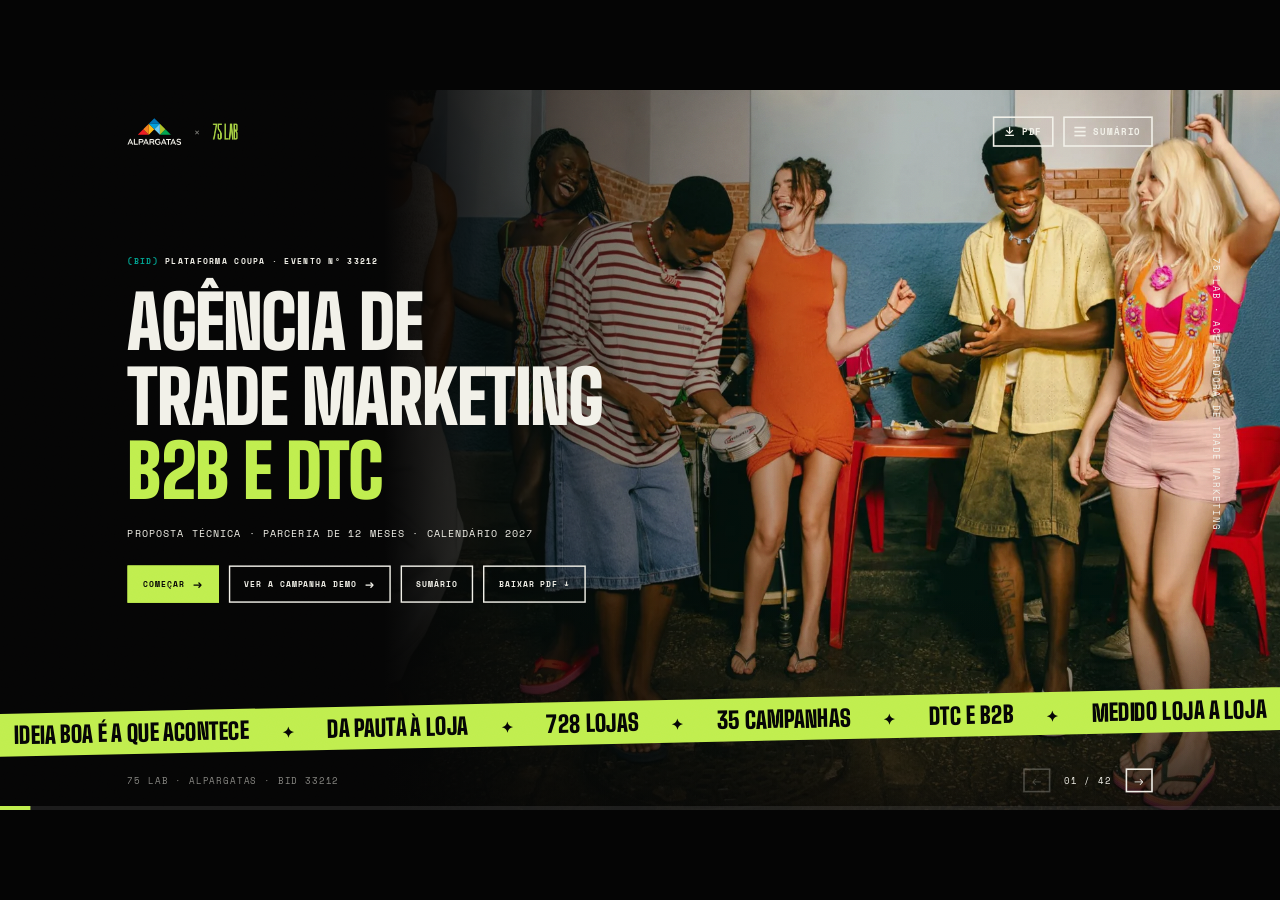
==== commit 988b028d: "Deck Alpargatas: capítulo Rede e gestão com a simulação da central da rede (atendimento, base de loj" ====
--- a/index.html
+++ b/index.html
@@ -10,7 +10,7 @@
 <link rel="preconnect" href="https://fonts.googleapis.com">
 <link rel="preconnect" href="https://fonts.gstatic.com" crossorigin>
 <link href="https://fonts.googleapis.com/css2?family=Big+Shoulders+Display:wght@700;900&family=Space+Grotesk:wght@400;500;600;700&family=Space+Mono:wght@400;700&display=swap" rel="stylesheet">
-<link rel="stylesheet" href="assets/deck.css?v=20261029134756">
+<link rel="stylesheet" href="assets/deck.css?v=20261029151817">
 </head>
 <body>
 
@@ -98,12 +98,12 @@
   <section id="cap-desafio" class="tela s-cap" data-tema="escuro" data-titulo="Capítulo 01 · O desafio" data-cap="(01) O desafio" data-capitulo="01">
     <span class="num-cap sangra">01</span>
     <div class="texto">
-      <span class="eyebrow anima"><b>Capítulo 01</b> de 08</span>
+      <span class="eyebrow anima"><b>Capítulo 01</b> de 09</span>
       <h2 class="anima d1">O desafio</h2>
       <p class="lead anima d2">Lemos o escopo como operação contínua, não como lista de peças.</p>
     </div>
     <ol class="dentro anima d3"><li><i>01</i>35 campanhas em 2027</li><li><i>02</i>O desafio é simultaneidade</li><li><i>03</i>O investimento é do franqueado</li><li><i>04</i>A tese</li></ol>
-    <div class="trilha-cap anima d4" data-atual="01"><span data-c="01">01<b>O desafio</b></span><span data-c="02">02<b>Quem é a 75 LAB</b></span><span data-c="03">03<b>O que já entregamos</b></span><span data-c="04">04<b>Como vamos operar</b></span><span data-c="05">05<b>Tecnologia antes de produzir</b></span><span data-c="06">06<b>Rastreio peça a peça</b></span><span data-c="07">07<b>Na prática: São João 2027</b></span><span data-c="08">08<b>Como começamos</b></span></div>
+    <div class="trilha-cap anima d4" data-atual="01"><span data-c="01">01<b>O desafio</b></span><span data-c="02">02<b>Quem é a 75 LAB</b></span><span data-c="03">03<b>O que já entregamos</b></span><span data-c="04">04<b>Como vamos operar</b></span><span data-c="05">05<b>Rede e gestão</b></span><span data-c="06">06<b>Tecnologia antes de produzir</b></span><span data-c="07">07<b>Rastreio peça a peça</b></span><span data-c="08">08<b>Na prática: São João 2027</b></span><span data-c="09">09<b>Como começamos</b></span></div>
   </section>
 
   <!-- ===================================================== 03 · volumetria -->
@@ -191,12 +191,12 @@
   <section id="cap-quem-somos" class="tela s-cap" data-tema="escuro" data-titulo="Capítulo 02 · Quem é a 75 LAB" data-cap="(02) Quem é a 75 LAB" data-capitulo="02">
     <span class="num-cap sangra">02</span>
     <div class="texto">
-      <span class="eyebrow anima"><b>Capítulo 02</b> de 08</span>
+      <span class="eyebrow anima"><b>Capítulo 02</b> de 09</span>
       <h2 class="anima d1">Quem é a 75 LAB</h2>
       <p class="lead anima d2">Por que existimos, o que nos diferencia e quem responde pela conta.</p>
     </div>
     <ol class="dentro anima d3"><li><i>01</i>Propósito</li><li><i>02</i>Diferencial</li><li><i>03</i>A estrutura</li><li><i>04</i>Quem responde pela conta</li><li><i>05</i>Nossos números</li><li><i>06</i>Clientes</li></ol>
-    <div class="trilha-cap anima d4" data-atual="02"><span data-c="01">01<b>O desafio</b></span><span data-c="02">02<b>Quem é a 75 LAB</b></span><span data-c="03">03<b>O que já entregamos</b></span><span data-c="04">04<b>Como vamos operar</b></span><span data-c="05">05<b>Tecnologia antes de produzir</b></span><span data-c="06">06<b>Rastreio peça a peça</b></span><span data-c="07">07<b>Na prática: São João 2027</b></span><span data-c="08">08<b>Como começamos</b></span></div>
+    <div class="trilha-cap anima d4" data-atual="02"><span data-c="01">01<b>O desafio</b></span><span data-c="02">02<b>Quem é a 75 LAB</b></span><span data-c="03">03<b>O que já entregamos</b></span><span data-c="04">04<b>Como vamos operar</b></span><span data-c="05">05<b>Rede e gestão</b></span><span data-c="06">06<b>Tecnologia antes de produzir</b></span><span data-c="07">07<b>Rastreio peça a peça</b></span><span data-c="08">08<b>Na prática: São João 2027</b></span><span data-c="09">09<b>Como começamos</b></span></div>
   </section>
 
   <!-- ===================================================== propósito -->
@@ -209,7 +209,17 @@
       <div class="meio-b"><img src="assets/75lab-black.png" alt="75 LAB"><i>← valor →</i></div>
       <div class="lado-b"><span>Varejo</span><b>Layout, execução, aprovação</b><small>o lado de quem opera a loja</small></div>
     </div>
-    <blockquote class="anima d4">“Criamos o que gostaríamos de ter tido como clientes.”<cite>Daniel Coimbra, cofundador e CEO da 75 LAB</cite></blockquote>
+    <div class="imprensa anima d2">
+      <span class="eyebrow">Na imprensa · o que os sócios defendem em público</span>
+      <a class="mat" href="https://propmark.com.br/artigos/criamos-o-que-gostariamos-de-ter-tido-como-clientes/" target="_blank" rel="noopener" data-cursor="Ler">
+        <span class="print"><i class="barra-m"><b></b><b></b><b></b>propmark.com.br</i><img src="assets/imprensa/propmark.webp" alt="Artigo de Daniel Coimbra na Propmark"></span>
+        <span class="txt"><q>Criamos o que gostaríamos de ter tido como clientes.</q><em>“A grande agência tradicional aprendeu trade marketing. Nós vivemos isso.”</em><cite>Daniel Coimbra, cofundador da 75 LAB · Propmark</cite><span class="ler so-tela"><svg class="ic"><use href="#i-clique"/></svg>Clique para ler a matéria ↗</span><span class="url so-pdf">propmark.com.br/artigos/criamos-o-que-gostariamos-de-ter-tido-como-clientes</span></span>
+      </a>
+      <a class="mat" href="https://gironews.com/opinioes/a-loja-me-ensinou-o-que-nenhuma-apresentacao-ensinava/" target="_blank" rel="noopener" data-cursor="Ler">
+        <span class="print"><i class="barra-m"><b></b><b></b><b></b>gironews.com</i><img src="assets/imprensa/giro.webp" alt="Artigo de Caique Becker na Giro News"></span>
+        <span class="txt"><q>A loja me ensinou o que nenhuma apresentação ensinava.</q><em>“Execução não é uma consequência da estratégia. Execução é parte da estratégia.”</em><cite>Caique Becker, cofundador da 75 LAB · Giro News, 26/06/2026</cite><span class="ler so-tela"><svg class="ic"><use href="#i-clique"/></svg>Clique para ler a matéria ↗</span><span class="url so-pdf">gironews.com/opinioes/a-loja-me-ensinou-o-que-nenhuma-apresentacao-ensinava</span></span>
+      </a>
+    </div>
     <span class="assin-prop anima d4">Ideia boa é a que acontece.</span>
   </section>
 
@@ -260,7 +270,7 @@
   </section>
   <!-- ===================================================== quem responde -->
   <section id="quem-responde" class="tela s-resp2" data-tema="claro" data-titulo="Quem responde pela conta" data-cap="(02) Quem é a 75 LAB">
-    <h2 class="anima">Quem responde pela conta <span class="onda t-teal">é quem opera.</span></h2>
+    <h2 class="anima">Os dois lados do balcão, <span class="onda t-teal">na mesma mesa.</span></h2>
     <p class="lead anima d1">É o mesmo time que opera a conta, não uma equipe montada para a concorrência.</p>
     <div class="pessoas anima d2">
       <div class="pessoa"><b class="num"><span data-conta="20">0</span><small>anos</small></b><div><h3>Daniel Coimbra</h3><p>de trade marketing, do lado de quem vende para o varejo</p></div></div>
@@ -272,11 +282,12 @@
     </div>
     <a class="rota2 anima d4" href="https://www.google.com/maps/dir/?api=1&origin=Av.+das+Na%C3%A7%C3%B5es+Unidas%2C+12901+-+Brooklin%2C+S%C3%A3o+Paulo+-+SP&destination=Av.+das+Na%C3%A7%C3%B5es+Unidas%2C+14261+-+Vila+Gertrudes%2C+S%C3%A3o+Paulo+-+SP&travelmode=driving" target="_blank" rel="noopener" data-cursor="Abrir">
       <img src="assets/img/rota-75lab-alpargatas.webp" alt="Trajeto entre a 75 LAB e a sede da Alpargatas">
-      <span class="info"><span class="eyebrow">Na mesma avenida da sede</span><b><span class="num">2,5</span> km · <span class="num">11</span> min</b><small class="so-tela">Clique para abrir a rota no Google Maps</small></span>
+      <span class="info"><span class="eyebrow">Na mesma avenida da sede de vocês</span><b>Nos encontre a 10 min de distância, presencialmente</b><small class="so-tela">Clique para abrir a rota no Google Maps</small></span>
     </a>
     <div class="palco-duo anima zoom d1">
       <img class="marca" src="assets/logos/75lab-logo-lime.svg" alt="75 LAB">
       <img class="duo" src="assets/img/caique-daniel.webp" alt="Daniel Coimbra e Caique Becker, da 75 LAB">
+      <span class="frase-duo">Quem responde pela conta <em>é quem opera.</em></span>
       <span class="quem"><b>Daniel Coimbra</b><b>Caique Becker</b>cofundadores da 75 LAB</span>
     </div>
     <p class="fonte">Rota e tempo: Google Maps, 28/10/2026 · 75 LAB, Av. das Nações Unidas, 12.901 · Alpargatas, Av. das Nações Unidas, 14.261.</p>
@@ -312,12 +323,12 @@
   <section id="cap-provas" class="tela s-cap" data-tema="escuro" data-titulo="Capítulo 03 · O que já entregamos" data-cap="(03) O que já entregamos" data-capitulo="03">
     <span class="num-cap sangra">03</span>
     <div class="texto">
-      <span class="eyebrow anima"><b>Capítulo 03</b> de 08</span>
+      <span class="eyebrow anima"><b>Capítulo 03</b> de 09</span>
       <h2 class="anima d1">O que já entregamos</h2>
       <p class="lead anima d2">Criação, engenharia e execução, com prova.</p>
     </div>
     <ol class="dentro anima d3"><li><i>01</i>Cases</li><li><i>02</i>Engenharia e aproveitamento de chapa</li><li><i>03</i>Depoimento e vídeos</li></ol>
-    <div class="trilha-cap anima d4" data-atual="03"><span data-c="01">01<b>O desafio</b></span><span data-c="02">02<b>Quem é a 75 LAB</b></span><span data-c="03">03<b>O que já entregamos</b></span><span data-c="04">04<b>Como vamos operar</b></span><span data-c="05">05<b>Tecnologia antes de produzir</b></span><span data-c="06">06<b>Rastreio peça a peça</b></span><span data-c="07">07<b>Na prática: São João 2027</b></span><span data-c="08">08<b>Como começamos</b></span></div>
+    <div class="trilha-cap anima d4" data-atual="03"><span data-c="01">01<b>O desafio</b></span><span data-c="02">02<b>Quem é a 75 LAB</b></span><span data-c="03">03<b>O que já entregamos</b></span><span data-c="04">04<b>Como vamos operar</b></span><span data-c="05">05<b>Rede e gestão</b></span><span data-c="06">06<b>Tecnologia antes de produzir</b></span><span data-c="07">07<b>Rastreio peça a peça</b></span><span data-c="08">08<b>Na prática: São João 2027</b></span><span data-c="09">09<b>Como começamos</b></span></div>
   </section>
 
   <!-- ===================================================== 09 · cases -->
@@ -388,12 +399,12 @@
   <section id="cap-operacao" class="tela s-cap" data-tema="escuro" data-titulo="Capítulo 04 · Como vamos operar" data-cap="(04) Como vamos operar" data-capitulo="04">
     <span class="num-cap sangra">04</span>
     <div class="texto">
-      <span class="eyebrow anima"><b>Capítulo 04</b> de 08</span>
+      <span class="eyebrow anima"><b>Capítulo 04</b> de 09</span>
       <h2 class="anima d1">Como vamos operar</h2>
       <p class="lead anima d2">Processo, fluxo, sistema e time desenhados para o calendário de vocês.</p>
     </div>
     <ol class="dentro anima d3"><li><i>01</i>O processo da pauta à loja</li><li><i>02</i>Fluxo e controles</li><li><i>03</i>Simulador do Ariuno</li><li><i>04</i>O time dedicado</li><li><i>05</i>Como dimensionamos</li></ol>
-    <div class="trilha-cap anima d4" data-atual="04"><span data-c="01">01<b>O desafio</b></span><span data-c="02">02<b>Quem é a 75 LAB</b></span><span data-c="03">03<b>O que já entregamos</b></span><span data-c="04">04<b>Como vamos operar</b></span><span data-c="05">05<b>Tecnologia antes de produzir</b></span><span data-c="06">06<b>Rastreio peça a peça</b></span><span data-c="07">07<b>Na prática: São João 2027</b></span><span data-c="08">08<b>Como começamos</b></span></div>
+    <div class="trilha-cap anima d4" data-atual="04"><span data-c="01">01<b>O desafio</b></span><span data-c="02">02<b>Quem é a 75 LAB</b></span><span data-c="03">03<b>O que já entregamos</b></span><span data-c="04">04<b>Como vamos operar</b></span><span data-c="05">05<b>Rede e gestão</b></span><span data-c="06">06<b>Tecnologia antes de produzir</b></span><span data-c="07">07<b>Rastreio peça a peça</b></span><span data-c="08">08<b>Na prática: São João 2027</b></span><span data-c="09">09<b>Como começamos</b></span></div>
   </section>
 
   <!-- ===================================================== processo -->
@@ -521,28 +532,99 @@
     </div>
     <p class="fonte">Fonte: Ariuno, 11.060 apontamentos de hora da 75 LAB (jul a out/2026), média por tarefa; volumes do Escopo de Contratação 2027. 140 h produtivas = 80% de 176 h. Criação com +15% para rodadas de aprovação de marca.</p>
   </section>
+
   <!-- ===================================================== capítulo 05 -->
-  <section id="cap-tecnologia" class="tela s-cap" data-tema="escuro" data-titulo="Capítulo 05 · Tecnologia antes de produzir" data-cap="(05) Tecnologia antes de produzir" data-capitulo="05">
+  <section id="cap-rede" class="tela s-cap" data-tema="escuro" data-titulo="Capítulo 05 · Rede e gestão" data-cap="(05) Rede e gestão" data-capitulo="05">
     <span class="num-cap sangra">05</span>
     <div class="texto">
-      <span class="eyebrow anima"><b>Capítulo 05</b> de 08</span>
+      <span class="eyebrow anima"><b>Capítulo 05</b> de 09</span>
+      <h2 class="anima d1">Rede e gestão</h2>
+      <p class="lead anima d2">Atendimento à rede, base de lojas, cronograma, SharePoint e report numa central só.</p>
+    </div>
+    <ol class="dentro anima d3"><li><i>01</i>A central da rede</li><li><i>02</i>Atendimento por WhatsApp e e-mail</li><li><i>03</i>Cronograma, SharePoint, status e report</li></ol>
+    <div class="trilha-cap anima d4" data-atual="05"><span data-c="01">01<b>O desafio</b></span><span data-c="02">02<b>Quem é a 75 LAB</b></span><span data-c="03">03<b>O que já entregamos</b></span><span data-c="04">04<b>Como vamos operar</b></span><span data-c="05">05<b>Rede e gestão</b></span><span data-c="06">06<b>Tecnologia antes de produzir</b></span><span data-c="07">07<b>Rastreio peça a peça</b></span><span data-c="08">08<b>Na prática: São João 2027</b></span><span data-c="09">09<b>Como começamos</b></span></div>
+  </section>
+
+  <!-- ===================================================== a central da rede -->
+  <section id="central" class="tela s-central" data-tema="claro2" data-titulo="A central da rede" data-cap="(05) Rede e gestão">
+    <span class="eyebrow anima"><b>Simulação</b> · a central que montamos para a conta</span>
+    <h2 class="anima d1">Uma central só para a rede, <span class="t-teal">a agência e vocês.</span></h2>
+    <ol class="mods anima d2" id="modsCentral"><li class="on"><button data-v="atendimento" data-cursor="Ver"><i>01</i><b>Atendimento à rede</b></button><p>E-mail e WhatsApp numa caixa só: cada conversa vira ticket ligado à loja, com prazo.</p></li><li><button data-v="lojas" data-cursor="Ver"><i>02</i><b>Base de lojas e layouts</b></button><p>As 728 lojas com formato, planta, fotos e pontos de visibilidade.</p></li><li><button data-v="cronograma" data-cursor="Ver"><i>03</i><b>Cronograma integrado</b></button><p>DTC e B2B no mesmo calendário, cada campanha nas cinco etapas.</p></li><li><button data-v="sharepoint" data-cursor="Ver"><i>04</i><b>SharePoint integrado</b></button><p>O acervo fica no SharePoint de vocês, organizado por campanha, formato e loja.</p></li><li><button data-v="status" data-cursor="Ver"><i>05</i><b>Status e report</b></button><p>Onde cada campanha está agora e o relatório que chega sem ninguém pedir.</p></li></ol>
+    <span class="cta so-tela"><svg class="ic"><use href="#i-clique"/></svg>Clique em cada módulo</span>
+    <div class="janela-c anima dir d2">
+      <div class="barra-j"><i></i><i></i><i></i><span>central.75lab.com.br · conta Havaianas</span></div>
+      <div class="vista" id="vistaCentral"><img class="on" src="assets/rede/atendimento.webp" alt="Atendimento à rede" data-v="atendimento"><img src="assets/rede/lojas.webp" alt="Base de lojas e layouts" data-v="lojas" loading="lazy"><img src="assets/rede/cronograma.webp" alt="Cronograma integrado" data-v="cronograma" loading="lazy"><img src="assets/rede/sharepoint.webp" alt="SharePoint integrado" data-v="sharepoint" loading="lazy"><img src="assets/rede/status.webp" alt="Status e report" data-v="status" loading="lazy"></div>
+    </div>
+    <a class="botao cheio seta abrir-c so-tela" href="assets/rede/central.html" target="_blank" rel="noopener" data-cursor="Abrir" id="abrirCentral">Abrir a simulação e navegar</a>
+    <div class="story-c" aria-hidden="true"><figure><img src="assets/rede/atendimento.webp" alt=""><figcaption><i>01</i>Atendimento à rede</figcaption></figure><figure><img src="assets/rede/lojas.webp" alt=""><figcaption><i>02</i>Base de lojas e layouts</figcaption></figure><figure><img src="assets/rede/cronograma.webp" alt=""><figcaption><i>03</i>Cronograma integrado</figcaption></figure><figure><img src="assets/rede/sharepoint.webp" alt=""><figcaption><i>04</i>SharePoint integrado</figcaption></figure><figure><img src="assets/rede/status.webp" alt=""><figcaption><i>05</i>Status e report</figcaption></figure></div>
+    <p class="fonte">Simulação da central de rede e gestão da 75 LAB com dados de exemplo · nenhum dado de cliente. Lojas, franqueados e números fictícios.</p>
+  </section>
+
+  <!-- ===================================================== atendimento à rede -->
+  <section id="atendimento" class="tela s-sac" data-tema="escuro" data-titulo="Atendimento à rede por WhatsApp e e-mail" data-cap="(05) Rede e gestão">
+    <h2 class="anima">A rede fala com a gente por WhatsApp e e-mail. <span class="t-lime">Cada conversa vira ticket ligado à loja.</span></h2>
+    <div class="passos-sac anima d1">
+      <div><i>1</i><b>O franqueado escreve</b><p>No WhatsApp ou no e-mail da conta. O número cadastrado já identifica a loja.</p></div>
+      <div><i>2</i><b>Vira ticket com prazo</b><p>Tema marcado (layout, montagem, não chegou, tiragem) e resposta em até 1 dia útil.</p></div>
+      <div><i>3</i><b>A base de lojas responde</b><p>Formato, planta, pontos de visibilidade e as peças enviadas para aquela loja, na mesma tela.</p></div>
+      <div><i>4</i><b>Resolve e registra</b><p>Reenvio, guia de montagem da loja ou foto da instalação. Tudo fica no histórico.</p></div>
+      <div><i>5</i><b>Vira dado</b><p>Cada ocorrência entra no fechamento de ciclo e calibra a tiragem da próxima campanha.</p></div>
+    </div>
+    <img class="print-sac anima zoom d2 amplia" src="assets/rede/atendimento.webp" data-amplia="assets/rede/atendimento.webp" data-legenda="Atendimento à rede · simulação" alt="Atendimento à rede na central" data-cursor="Ampliar">
+    <div class="base anima d3">
+      <span class="eyebrow">O que a base de lojas guarda, loja a loja</span>
+      <ul><li>Formato e metragem</li><li>Planta e pontos de visibilidade</li><li>Fotos da fachada e da execução</li><li>Peças de cada campanha</li><li>Contato do franqueado</li><li>Histórico de tickets</li></ul>
+      <p>A planta muda, a base muda no mesmo dia, e o SharePoint recebe a versão nova.</p>
+    </div>
+    <p class="fonte">Simulação com dados de exemplo · nenhum dado de cliente.</p>
+  </section>
+
+  <!-- ===================================================== gestão: cronograma, sharepoint, status e report -->
+  <section id="gestao" class="tela s-gest" data-tema="claro" data-titulo="Cronograma, SharePoint, status e report" data-cap="(05) Rede e gestão">
+    <h2 class="anima">Vocês sabem onde cada coisa está <span class="onda t-teal">sem precisar perguntar.</span></h2>
+    <div class="tres-g anima d1">
+      <div><svg class="ic"><use href="#i-calendario"/></svg><b>Cronograma integrado</b><p>DTC e B2B no mesmo calendário, cada campanha nas cinco etapas, com a data de loja e o pico de simultaneidade à vista.</p></div>
+      <div><svg class="ic"><use href="#i-pasta"/></svg><b>SharePoint integrado</b><p>O acervo fica no SharePoint de vocês, por campanha, formato e loja, com a versão aprovada e quem aprovou.</p></div>
+      <div><svg class="ic"><use href="#i-grafico"/></svg><b>Status e report</b><p>Status quinzenal etapa a etapa e report semanal automático: o que aconteceu e o que precisa de vocês.</p></div>
+    </div>
+    <div class="prints-g anima d2">
+      <img class="amplia" src="assets/rede/cronograma.webp" data-amplia="assets/rede/cronograma.webp" data-legenda="Cronograma integrado · simulação" alt="Cronograma integrado" data-cursor="Ampliar">
+      <img class="amplia" src="assets/rede/sharepoint.webp" data-amplia="assets/rede/sharepoint.webp" data-legenda="SharePoint integrado · simulação" alt="SharePoint integrado" data-cursor="Ampliar">
+      <img class="amplia" src="assets/rede/status.webp" data-amplia="assets/rede/status.webp" data-legenda="Status e report · simulação" alt="Status e report" data-cursor="Ampliar">
+    </div>
+    <div class="cad-g anima d3">
+      <span class="eyebrow">A cadência da gestão</span>
+      <div><b>Toda hora</b><span>painel ao vivo e atendimento à rede</span></div>
+      <div><b>Semanal</b><span>pauta com o trade e report por e-mail</span></div>
+      <div><b>Quinzenal</b><span>status de cada campanha</span></div>
+      <div><b>Mensal</b><span>fechamento de ciclo e indicadores</span></div>
+      <div><b>Trimestral</b><span>estratégia e calendário seguinte</span></div>
+    </div>
+    <p class="fonte">Simulação com dados de exemplo · nenhum dado de cliente.</p>
+  </section>
+
+  <!-- ===================================================== capítulo 06 -->
+  <section id="cap-tecnologia" class="tela s-cap" data-tema="escuro" data-titulo="Capítulo 06 · Tecnologia antes de produzir" data-cap="(06) Tecnologia antes de produzir" data-capitulo="06">
+    <span class="num-cap sangra">06</span>
+    <div class="texto">
+      <span class="eyebrow anima"><b>Capítulo 06</b> de 09</span>
       <h2 class="anima d1">Tecnologia antes de produzir</h2>
       <p class="lead anima d2">A loja modelada e a IA no lugar certo do processo.</p>
     </div>
     <ol class="dentro anima d3"><li><i>01</i>As lojas que já modelamos</li><li><i>02</i>Onde a IA entra</li></ol>
-    <div class="trilha-cap anima d4" data-atual="05"><span data-c="01">01<b>O desafio</b></span><span data-c="02">02<b>Quem é a 75 LAB</b></span><span data-c="03">03<b>O que já entregamos</b></span><span data-c="04">04<b>Como vamos operar</b></span><span data-c="05">05<b>Tecnologia antes de produzir</b></span><span data-c="06">06<b>Rastreio peça a peça</b></span><span data-c="07">07<b>Na prática: São João 2027</b></span><span data-c="08">08<b>Como começamos</b></span></div>
+    <div class="trilha-cap anima d4" data-atual="05"><span data-c="01">01<b>O desafio</b></span><span data-c="02">02<b>Quem é a 75 LAB</b></span><span data-c="03">03<b>O que já entregamos</b></span><span data-c="04">04<b>Como vamos operar</b></span><span data-c="05">05<b>Rede e gestão</b></span><span data-c="06">06<b>Tecnologia antes de produzir</b></span><span data-c="07">07<b>Rastreio peça a peça</b></span><span data-c="08">08<b>Na prática: São João 2027</b></span><span data-c="09">09<b>Como começamos</b></span></div>
   </section>
 
   <!-- ===================================================== lojas modeladas -->
-  <section id="bim" class="tela s-lojas" data-tema="escuro" data-titulo="As lojas que já modelamos" data-cap="(05) Tecnologia antes de produzir">
+  <section id="bim" class="tela s-lojas" data-tema="escuro" data-titulo="As lojas que já modelamos" data-cap="(06) Tecnologia antes de produzir">
     <h2 class="anima">Já modelamos as lojas de vocês. <span class="t-lime">A peça é aprovada dentro da loja antes de existir.</span></h2>
     <p class="lead anima d1">Cinco ambientes em 3D, com o enxoval de São João aplicado. Com a planta e as fotos de cada loja, modelamos as 728: cada franqueado vê, no próprio espaço, como a campanha vai ficar antes de a faca ser cortada.</p>
     <div class="galeria-l anima d2">
       <button class="lj grande amplia" data-amplia="assets/lojas/folha-shopping.webp" data-legenda="Loja de shopping · 20 renders" data-cursor="Ampliar"><img src="assets/lojas/shopping.webp" alt=""><b>Loja de shopping</b><span>20 renders</span></button>
       <button class="lj amplia" data-amplia="assets/lojas/folha-rua.webp" data-legenda="Loja de rua · 12 renders" data-cursor="Ampliar"><img src="assets/lojas/rua.webp" alt=""><b>Loja de rua</b><span>12 renders</span></button>
       <button class="lj amplia" data-amplia="assets/lojas/folha-quiosque.webp" data-legenda="Quiosque · 14 renders" data-cursor="Ampliar"><img src="assets/lojas/quiosque.webp" alt=""><b>Quiosque</b><span>14 renders</span></button>
-      <button class="lj amplia" data-amplia="assets/lojas/folha-store-in-store.webp" data-legenda="Store in store · 13 renders" data-cursor="Ampliar"><img src="assets/lojas/store-in-store.webp" alt=""><b>Store in store</b><span>13 renders</span></button>
-      <button class="lj amplia" data-amplia="assets/lojas/folha-corredor.webp" data-legenda="Corredor do varejo · 8 renders" data-cursor="Ampliar"><img src="assets/lojas/corredor.webp" alt=""><b>Corredor do varejo</b><span>8 renders</span></button>
+      <button class="lj amplia" data-amplia="assets/lojas/folha-store-in-store.webp" data-legenda="Store in store · 13 renders" data-cursor="Ampliar"><img src="assets/lojas/store-in-store-2.webp" alt=""><b>Store in store</b><span>13 renders</span></button>
+      <button class="lj amplia" data-amplia="assets/lojas/folha-corredor.webp" data-legenda="Corredor do varejo · 8 renders" data-cursor="Ampliar"><img src="assets/lojas/corredor-varejo.webp" alt=""><b>Corredor do varejo</b><span>8 renders</span></button>
     </div>
     <span class="cta so-tela"><svg class="ic"><use href="#i-clique"/></svg>Clique numa loja para ver todos os renders</span>
     <div class="ganhos2 anima d3">
@@ -554,7 +636,7 @@
   </section>
 
   <!-- ===================================================== IA -->
-  <section class="tela s-ia2" data-tema="claro" data-titulo="Onde a IA entra" data-cap="(05) Tecnologia antes de produzir">
+  <section class="tela s-ia2" data-tema="claro" data-titulo="Onde a IA entra" data-cap="(06) Tecnologia antes de produzir">
     <h2 class="anima">A IA acelera o repetível. <span class="onda t-teal">Quem decide é o time.</span></h2>
     <div class="proc-ia anima d1">
       <div class="cab-ia"><span></span><b>Briefing</b><b>Conceito</b><b>Desdobramento</b><b>Engenharia</b><b>Arte-final</b><b>Aprovação</b></div>
@@ -574,20 +656,20 @@
     </div>
   </section>
 
-  <!-- ===================================================== capítulo 06 -->
-  <section id="cap-rastreio" class="tela s-cap" data-tema="escuro" data-titulo="Capítulo 06 · Rastreio peça a peça" data-cap="(06) Rastreio peça a peça" data-capitulo="06">
-    <span class="num-cap sangra">06</span>
+  <!-- ===================================================== capítulo 07 -->
+  <section id="cap-rastreio" class="tela s-cap" data-tema="escuro" data-titulo="Capítulo 07 · Rastreio peça a peça" data-cap="(07) Rastreio peça a peça" data-capitulo="07">
+    <span class="num-cap sangra">07</span>
     <div class="texto">
-      <span class="eyebrow anima"><b>Capítulo 06</b> de 08</span>
+      <span class="eyebrow anima"><b>Capítulo 07</b> de 09</span>
       <h2 class="anima d1">Rastreio peça a peça</h2>
       <p class="lead anima d2">O que acontece depois do caminhão vira dado.</p>
     </div>
     <ol class="dentro anima d3"><li><i>01</i>Como funciona</li><li><i>02</i>O painel</li><li><i>03</i>O que vocês ganham</li><li><i>04</i>Fechamento de ciclo</li><li><i>05</i>O compromisso</li></ol>
-    <div class="trilha-cap anima d4" data-atual="06"><span data-c="01">01<b>O desafio</b></span><span data-c="02">02<b>Quem é a 75 LAB</b></span><span data-c="03">03<b>O que já entregamos</b></span><span data-c="04">04<b>Como vamos operar</b></span><span data-c="05">05<b>Tecnologia antes de produzir</b></span><span data-c="06">06<b>Rastreio peça a peça</b></span><span data-c="07">07<b>Na prática: São João 2027</b></span><span data-c="08">08<b>Como começamos</b></span></div>
+    <div class="trilha-cap anima d4" data-atual="06"><span data-c="01">01<b>O desafio</b></span><span data-c="02">02<b>Quem é a 75 LAB</b></span><span data-c="03">03<b>O que já entregamos</b></span><span data-c="04">04<b>Como vamos operar</b></span><span data-c="05">05<b>Rede e gestão</b></span><span data-c="06">06<b>Tecnologia antes de produzir</b></span><span data-c="07">07<b>Rastreio peça a peça</b></span><span data-c="08">08<b>Na prática: São João 2027</b></span><span data-c="09">09<b>Como começamos</b></span></div>
   </section>
 
   <!-- ===================================================== rastreio: como funciona -->
-  <section id="serie" class="tela s-rc" data-tema="claro" data-titulo="Rastreio: como funciona" data-cap="(06) Rastreio peça a peça">
+  <section id="serie" class="tela s-rc" data-tema="claro" data-titulo="Rastreio: como funciona" data-cap="(07) Rastreio peça a peça">
     <h2 class="anima">Cada peça tem um código único <span class="onda t-teal">e conta a própria história.</span></h2>
     <div class="etq anima d1"><svg class="ic"><use href="#i-qr"/></svg><div><b>ALP-SJ27-TST-0412</b><span>testeira · São João 2027 · loja 0412</span></div></div>
     <div class="trilha2 anima d2">
@@ -606,7 +688,7 @@
   </section>
 
   <!-- ===================================================== painel do QR -->
-  <section id="painel-qr" class="tela s-qr" data-tema="claro2" data-titulo="O painel" data-cap="(06) Rastreio peça a peça">
+  <section id="painel-qr" class="tela s-qr" data-tema="claro2" data-titulo="O painel" data-cap="(07) Rastreio peça a peça">
     <span class="eyebrow anima"><b>Painel do QR</b> · demonstração com dados de exemplo</span>
     <h2 class="anima d1">O scan da loja chega ao painel <span class="t-teal">na hora, com GPS e foto.</span></h2>
     <div class="abas-q anima d2" id="qrAbas">
@@ -632,7 +714,7 @@
     <p class="fonte">Fonte: painel do QR da 75 LAB em modo demonstração · dados de exemplo, nenhum dado de cliente.</p>
   </section>
   <!-- ===================================================== 19 · dado auditável -->
-  <section class="tela s-dad" data-tema="claro" data-titulo="O que vocês ganham" data-cap="(06) Rastreio peça a peça">
+  <section class="tela s-dad" data-tema="claro" data-titulo="O que vocês ganham" data-cap="(07) Rastreio peça a peça">
     <h2 class="anima">O que hoje é relato de campo <span class="onda t-teal">vira dado auditável.</span></h2>
     <p class="lead anima d1">Com a tecnologia embarcada na peça, cada campanha devolve informação que hoje não existe, e ela vale depois da campanha, não só durante.</p>
     <div class="roda">
@@ -647,7 +729,7 @@
     </div>
   </section>
   <!-- ===================================================== 25 · fechamento de ciclo -->
-  <section class="tela s-fec" data-tema="escuro" data-titulo="Fechamento de ciclo" data-cap="(06) Rastreio peça a peça">
+  <section class="tela s-fec" data-tema="escuro" data-titulo="Fechamento de ciclo" data-cap="(07) Rastreio peça a peça">
     <h2 class="anima">A tiragem da próxima campanha <span class="t-lime">é a instalação medida na anterior.</span></h2>
     <p class="lead anima d1">O fechamento de ciclo em D+15 não é um relatório de prestação de contas: é a tiragem da campanha seguinte, calibrada pelo que de fato foi instalado.</p>
     <div class="perdidas anima d2"><b class="num" data-conta="341">0</b><span>peças enviadas e não instaladas<br>no exemplo de São João</span></div>
@@ -663,7 +745,7 @@
     <p class="fonte">Dados de exemplo · nenhum dado de cliente neste material.</p>
   </section>
   <!-- ===================================================== 20 · compromisso -->
-  <section id="compromisso" class="tela s-com" data-tema="escuro" data-titulo="O compromisso, conferível no dia 30" data-cap="(06) Rastreio peça a peça">
+  <section id="compromisso" class="tela s-com" data-tema="escuro" data-titulo="O compromisso, conferível no dia 30" data-cap="(07) Rastreio peça a peça">
     <h2 class="anima">O compromisso, <span class="t-lime">conferível no dia 30.</span></h2>
     <p class="lead anima d1">Já operamos rastreio em conta ativa, e os números daquele cliente não entram neste material: não abrimos dado de cliente nenhum, nem o de vocês. O que entra é a meta de leitura, assumida em contrato.</p>
     <div class="metas anima d2">
@@ -689,11 +771,11 @@
     <p class="fonte">Metas assumidas em contrato · 75 LAB.</p>
   </section>
   <!-- ===================================================== campanha demo -->
-  <section id="campanha-demo" class="tela s-demo" data-tema="foto" data-titulo="Na prática: campanha demo São João 2027" data-cap="(07) Na prática: São João 2027">
+  <section id="campanha-demo" class="tela s-demo" data-tema="foto" data-titulo="Na prática: campanha demo São João 2027" data-cap="(08) Na prática: São João 2027">
     <video class="kv sangra" src="assets/video/kv-sj-animado.mp4" poster="assets/img/kv-sj-1.webp" muted loop playsinline preload="none"></video>
     <div class="veu sangra"></div>
     <div class="cartao-d anima esq">
-      <span class="eyebrow"><b>Capítulo 07</b> · Na prática</span>
+      <span class="eyebrow"><b>Capítulo 08</b> · Na prática</span>
       <h2>Montamos uma campanha inteira de São João <span class="t-lime">para vocês verem.</span></h2>
       <p>Conceito, três KVs e as 51 peças da lista do BID em 3D, do DTC ao B2B. Está numa apresentação própria, feita para navegar.</p>
       <div class="nums-d"><span><b>1</b>conceito</span><span><b>3</b>key visuals</span><span><b>51</b>peças em 3D</span><span><b>4</b>canais</span></div>
@@ -710,20 +792,20 @@
     </div>
   </section>
 
-  <!-- ===================================================== capítulo 08 -->
-  <section id="cap-comeco" class="tela s-cap" data-tema="escuro" data-titulo="Capítulo 08 · Como começamos" data-cap="(08) Como começamos" data-capitulo="08">
-    <span class="num-cap sangra">08</span>
+  <!-- ===================================================== capítulo 09 -->
+  <section id="cap-comeco" class="tela s-cap" data-tema="escuro" data-titulo="Capítulo 09 · Como começamos" data-cap="(09) Como começamos" data-capitulo="09">
+    <span class="num-cap sangra">09</span>
     <div class="texto">
-      <span class="eyebrow anima"><b>Capítulo 08</b> de 08</span>
+      <span class="eyebrow anima"><b>Capítulo 09</b> de 09</span>
       <h2 class="anima d1">Como começamos</h2>
       <p class="lead anima d2">Riscos endereçados e um início antes do contrato.</p>
     </div>
     <ol class="dentro anima d3"><li><i>01</i>Riscos e continuidade</li><li><i>02</i>Começar antes do contrato</li><li><i>03</i>Fale com a gente</li></ol>
-    <div class="trilha-cap anima d4" data-atual="08"><span data-c="01">01<b>O desafio</b></span><span data-c="02">02<b>Quem é a 75 LAB</b></span><span data-c="03">03<b>O que já entregamos</b></span><span data-c="04">04<b>Como vamos operar</b></span><span data-c="05">05<b>Tecnologia antes de produzir</b></span><span data-c="06">06<b>Rastreio peça a peça</b></span><span data-c="07">07<b>Na prática: São João 2027</b></span><span data-c="08">08<b>Como começamos</b></span></div>
+    <div class="trilha-cap anima d4" data-atual="08"><span data-c="01">01<b>O desafio</b></span><span data-c="02">02<b>Quem é a 75 LAB</b></span><span data-c="03">03<b>O que já entregamos</b></span><span data-c="04">04<b>Como vamos operar</b></span><span data-c="05">05<b>Rede e gestão</b></span><span data-c="06">06<b>Tecnologia antes de produzir</b></span><span data-c="07">07<b>Rastreio peça a peça</b></span><span data-c="08">08<b>Na prática: São João 2027</b></span><span data-c="09">09<b>Como começamos</b></span></div>
   </section>
 
   <!-- ===================================================== 22 · risco -->
-  <section class="tela s-ris" data-tema="escuro" data-titulo="Riscos e continuidade" data-cap="(08) Como começamos">
+  <section class="tela s-ris" data-tema="escuro" data-titulo="Riscos e continuidade" data-cap="(09) Como começamos">
     <h2 class="anima">O que acontece quando dá errado, <span class="t-lime">escrito antes de dar errado.</span></h2>
     <span class="cta so-tela"><svg class="ic"><use href="#i-clique"/></svg>Clique em cada risco para ver a resposta</span>
     <div class="lista anima d1">
@@ -735,7 +817,7 @@
     </div>
   </section>
   <!-- ===================================================== começar antes do contrato -->
-  <section id="inicio" class="tela s-ini" data-tema="escuro" data-titulo="Começar antes do contrato" data-cap="(08) Como começamos">
+  <section id="inicio" class="tela s-ini" data-tema="escuro" data-titulo="Começar antes do contrato" data-cap="(09) Como começamos">
     <span class="eyebrow anima"><b>Nossa recomendação</b></span>
     <h2 class="anima d1">Começar antes do previsto: <span class="t-lime">setup, onboarding e handover antes de o contrato valer.</span></h2>
     <p class="lead anima d2">Entre a entrega desta proposta e o primeiro ciclo que ainda cabe completo há cinco dias úteis. Se a estrutura só começar quando o contrato valer, a primeira campanha de vocês vira a nossa campanha de aprendizado.</p>
@@ -749,7 +831,7 @@
   </section>
 
   <!-- ===================================================== 29 · encerramento -->
-  <section class="tela s-fim" data-tema="lime" data-titulo="Fale com a gente" data-cap="(08) Como começamos">
+  <section class="tela s-fim" data-tema="lime" data-titulo="Fale com a gente" data-cap="(09) Como começamos">
     <h2 class="anima">Ideia boa é a que <span class="apagada">acontece</span> na loja.</h2>
     <div class="contatos">
       <div class="ct anima d1"><span class="eyebrow">Comercial e administrativo</span><h3>Daniel Coimbra</h3><p>Diretor Administrativo e Comercial</p>
@@ -790,6 +872,6 @@
 <div id="cursor"></div><div id="anel"><span id="anelTxt"></span></div>
 <div id="gire"><img src="assets/75lab-lime.png" alt="75 LAB"><div class="tel"></div><h3>Gire o celular</h3><p>A apresentação foi desenhada na horizontal. Deitado, o celular mostra a tela inteira.</p><button class="botao mini" id="verAssim">Ver assim mesmo</button></div>
 
-<script src="assets/deck.js?v=20261029134756"></script>
+<script src="assets/deck.js?v=20261029151817"></script>
 </body>
 </html>
--- a/assets/deck.css
+++ b/assets/deck.css
@@ -1478,3 +1478,107 @@
 .s-flu2 .raias{top:262px}
 .s-flu2 .tit-ctl{top:540px}
 .s-flu2 .controles2{top:570px}
+/* propósito com as matérias na imprensa */
+.s-prop h2{width:860px;font-size:84px}
+.s-prop .lead{top:360px;width:820px;max-width:none}
+.s-prop .balcao{top:540px;width:820px}
+.s-prop .assin-prop{left:72px;top:690px}
+.s-prop .imprensa{position:absolute;left:940px;top:108px;width:588px;display:flex;flex-direction:column;gap:12px}
+.s-prop .imprensa .eyebrow{position:static}
+.s-prop .mat{display:grid;grid-template-columns:230px 1fr;gap:16px;background:var(--ink);color:var(--paper);padding:12px;text-decoration:none;transition:transform .2s,box-shadow .2s}
+.s-prop .mat:hover{transform:translate(-3px,-3px);box-shadow:6px 6px 0 var(--paper)}
+.s-prop .print{display:block;background:#fff;overflow:hidden;height:300px}
+.s-prop .barra-m{display:flex;align-items:center;gap:4px;height:20px;padding:0 6px;background:#e6e4dc;color:#555;font-style:normal;font-family:var(--mono);font-size:9px}
+.s-prop .barra-m b{width:6px;height:6px;border-radius:50%;background:#b9b6aa}
+.s-prop .barra-m b:last-of-type{margin-right:6px}
+.s-prop .print img{width:100%;display:block}
+.s-prop .txt{display:flex;flex-direction:column;gap:8px}
+.s-prop .txt q{font-family:var(--titulo);font-weight:900;font-size:27px;line-height:1;text-transform:uppercase;quotes:'“' '”'}
+.s-prop .txt em{font-style:normal;font-size:14px;line-height:1.4;color:var(--lime)}
+.s-prop .txt cite{font-style:normal;font-family:var(--mono);font-size:10.5px;letter-spacing:.06em;opacity:.75}
+.s-prop .txt .ler{display:inline-flex;align-items:center;gap:6px;align-self:flex-start;margin-top:auto;font-family:var(--mono);font-size:11px;font-weight:700;letter-spacing:.08em;text-transform:uppercase;background:var(--lime);color:var(--ink);padding:6px 10px}
+.s-prop .txt .ler .ic{width:16px;height:16px;stroke-width:3.2;animation:toque 1.6s ease-in-out infinite}
+.so-pdf{display:none}
+.pdf .so-pdf{display:block}
+.s-prop .txt .url{margin-top:auto;font-family:var(--mono);font-size:9.5px;color:var(--lime);word-break:break-all;line-height:1.4}
+.s-prop h2{width:800px;font-size:70px;line-height:.98}
+.s-prop .lead{top:400px;width:760px;font-size:18px}
+.s-prop .balcao{top:560px;width:780px}
+.s-prop .assin-prop{top:704px}
+.s-prop .lead{top:330px}
+.s-prop .balcao{top:490px}
+.s-prop .assin-prop{top:640px}
+.s-resp2 .rota2 b{font-size:30px;line-height:1.05}
+.s-cases .cta{left:auto;right:72px;top:auto;bottom:118px}
+.s-cases .qr-mini img{width:54px;height:54px}
+.s-resp2 .palco-duo::after{content:'';position:absolute;left:0;right:0;bottom:0;height:260px;background:linear-gradient(0deg,rgba(5,5,5,.92),transparent);pointer-events:none}
+.s-resp2 .palco-duo .frase-duo{position:absolute;left:36px;bottom:110px;width:420px;z-index:1;font-family:var(--titulo);font-weight:900;font-size:44px;line-height:.98;text-transform:uppercase;color:var(--paper)}
+.s-resp2 .palco-duo .frase-duo em{font-style:normal;color:var(--lime)}
+.s-resp2 .palco-duo .quem{z-index:1;bottom:26px}
+.s-resp2 .palco-duo .quem b{display:inline;font-size:20px;margin-right:12px}
+
+/* =====================================================================
+   CAPÍTULO 05 · REDE E GESTÃO
+   ===================================================================== */
+.s-cap .trilha-cap{grid-template-columns:repeat(9,1fr)}
+.s-cap .trilha-cap span b{font-size:11.5px}
+/* a central */
+.s-central>.miolo>.eyebrow{position:absolute;left:72px;top:104px}
+.s-central h2{position:absolute;left:72px;top:132px;width:560px;font-size:52px}
+.s-central .mods{position:absolute;left:72px;top:290px;width:540px;list-style:none;display:flex;flex-direction:column;gap:6px}
+.s-central .mods li{background:#fff;border:2px solid var(--linha-c);transition:border-color .2s}
+.s-central .mods li button{position:relative;overflow:hidden;width:100%;display:flex;gap:12px;align-items:center;padding:10px 14px;text-align:left}
+.s-central .mods li i{font-style:normal;font-family:var(--mono);font-size:11px;font-weight:700;width:28px;height:28px;display:grid;place-items:center;background:rgba(5,5,5,.08);flex:none}
+.s-central .mods li b{font-family:var(--titulo);font-weight:900;font-size:22px;text-transform:uppercase}
+.s-central .mods li p{display:none;font-size:14px;line-height:1.45;padding:0 14px 12px 54px}
+.s-central .mods li.on{border-color:var(--ink)}
+.s-central .mods li.on i{background:var(--teal);color:#fff}
+.s-central .mods li.on p{display:block}
+.s-central>.miolo>.cta{left:72px;top:250px}
+.s-central .janela-c{position:absolute;left:650px;top:104px;width:878px;height:590px;background:var(--ink);display:flex;flex-direction:column}
+.s-central .janela-c .vista{position:relative;flex:1;overflow:hidden;background:#fff}
+.s-central .janela-c .vista img{position:absolute;inset:0;width:100%;height:100%;object-fit:cover;object-position:top left;opacity:0;transition:opacity .45s}
+.s-central .janela-c .vista img.on{opacity:1}
+.s-central .abrir-c{position:absolute;left:650px;top:712px}
+.s-central .story-c{display:none}
+.pdf .s-central .mods li p{display:block}
+.pdf .s-central .mods li i{background:var(--teal);color:#fff}
+.pdf .s-central .mods li button{padding:6px 12px}
+.pdf .s-central .mods li p{font-size:13px;padding-bottom:7px}
+.pdf .s-central .janela-c{display:none}
+.pdf .s-central .story-c{display:grid;position:absolute;left:650px;right:72px;top:104px;grid-template-columns:1fr 1fr;gap:10px}
+.pdf .s-central .story-c figure{background:var(--ink);padding:5px}
+.pdf .s-central .story-c figure:first-child{grid-column:span 2}
+.pdf .s-central .story-c img{width:100%;height:150px;object-fit:cover;object-position:top left;display:block}
+.pdf .s-central .story-c figure:first-child img{height:250px}
+.pdf .s-central .story-c figcaption{color:var(--paper);font-family:var(--mono);font-size:10.5px;padding:6px 4px 2px;letter-spacing:.06em;text-transform:uppercase}
+.pdf .s-central .story-c figcaption i{font-style:normal;background:var(--lime);color:var(--ink);padding:1px 5px;margin-right:6px;font-weight:700}
+/* atendimento */
+.s-sac h2{position:absolute;left:72px;top:104px;width:1380px;font-size:50px}
+.s-sac .passos-sac{position:absolute;left:72px;right:72px;top:236px;display:grid;grid-template-columns:repeat(5,1fr);gap:10px}
+.s-sac .passos-sac div{border-top:4px solid var(--lime);padding-top:10px;position:relative}
+.s-sac .passos-sac i{font-style:normal;font-family:var(--titulo);font-weight:900;font-size:34px;color:var(--lime);line-height:1}
+.s-sac .passos-sac b{display:block;font-family:var(--titulo);font-weight:900;font-size:22px;text-transform:uppercase;margin:4px 0 6px;line-height:1.05}
+.s-sac .passos-sac p{font-size:14px;line-height:1.4;opacity:.85}
+.s-sac .print-sac{position:absolute;left:72px;top:432px;width:800px;height:380px;object-fit:cover;object-position:top left;border:3px solid var(--paper)}
+.s-sac .base{position:absolute;left:910px;right:72px;top:432px;background:rgba(242,241,233,.06);padding:18px 20px}
+.s-sac .base .eyebrow{display:block;color:var(--lime);margin-bottom:12px}
+.s-sac .base ul{list-style:none;display:grid;grid-template-columns:1fr 1fr;gap:8px 14px}
+.s-sac .base li{font-size:15px;padding-left:18px;position:relative}
+.s-sac .base li::before{content:'';position:absolute;left:0;top:7px;width:9px;height:9px;background:var(--lime)}
+.s-sac .base p{font-size:14px;line-height:1.45;opacity:.8;margin-top:16px;border-top:2px solid var(--linha-e);padding-top:12px}
+/* gestão */
+.s-gest h2{position:absolute;left:72px;top:104px;width:1300px;font-size:54px}
+.s-gest .tres-g{position:absolute;left:72px;right:72px;top:198px;display:grid;grid-template-columns:repeat(3,1fr);gap:14px}
+.s-gest .tres-g div{display:grid;grid-template-columns:36px 1fr;gap:4px 12px}
+.s-gest .tres-g .ic{width:32px;height:32px;color:var(--teal);grid-row:span 2}
+.s-gest .tres-g b{font-family:var(--titulo);font-weight:900;font-size:24px;text-transform:uppercase}
+.s-gest .tres-g p{font-size:14px;line-height:1.45}
+.s-gest .prints-g{position:absolute;left:72px;right:72px;top:330px;display:grid;grid-template-columns:repeat(3,1fr);gap:14px}
+.s-gest .prints-g img{width:100%;height:290px;object-fit:cover;object-position:top left;border:2px solid var(--ink);display:block;transition:transform .2s,box-shadow .2s}
+.s-gest .prints-g img:hover{transform:translate(-2px,-2px);box-shadow:5px 5px 0 var(--ink)}
+.s-gest .cad-g{position:absolute;left:72px;right:72px;top:650px;display:grid;grid-template-columns:180px repeat(5,1fr);gap:10px;background:var(--ink);color:var(--paper);padding:14px 18px;align-items:start}
+.s-gest .cad-g .eyebrow{color:var(--lime);align-self:center}
+.s-gest .cad-g div{border-top:3px solid var(--lime);padding-top:6px}
+.s-gest .cad-g b{display:block;font-family:var(--titulo);font-weight:900;font-size:22px;text-transform:uppercase}
+.s-gest .cad-g span{font-size:12.5px;opacity:.8;line-height:1.35}
